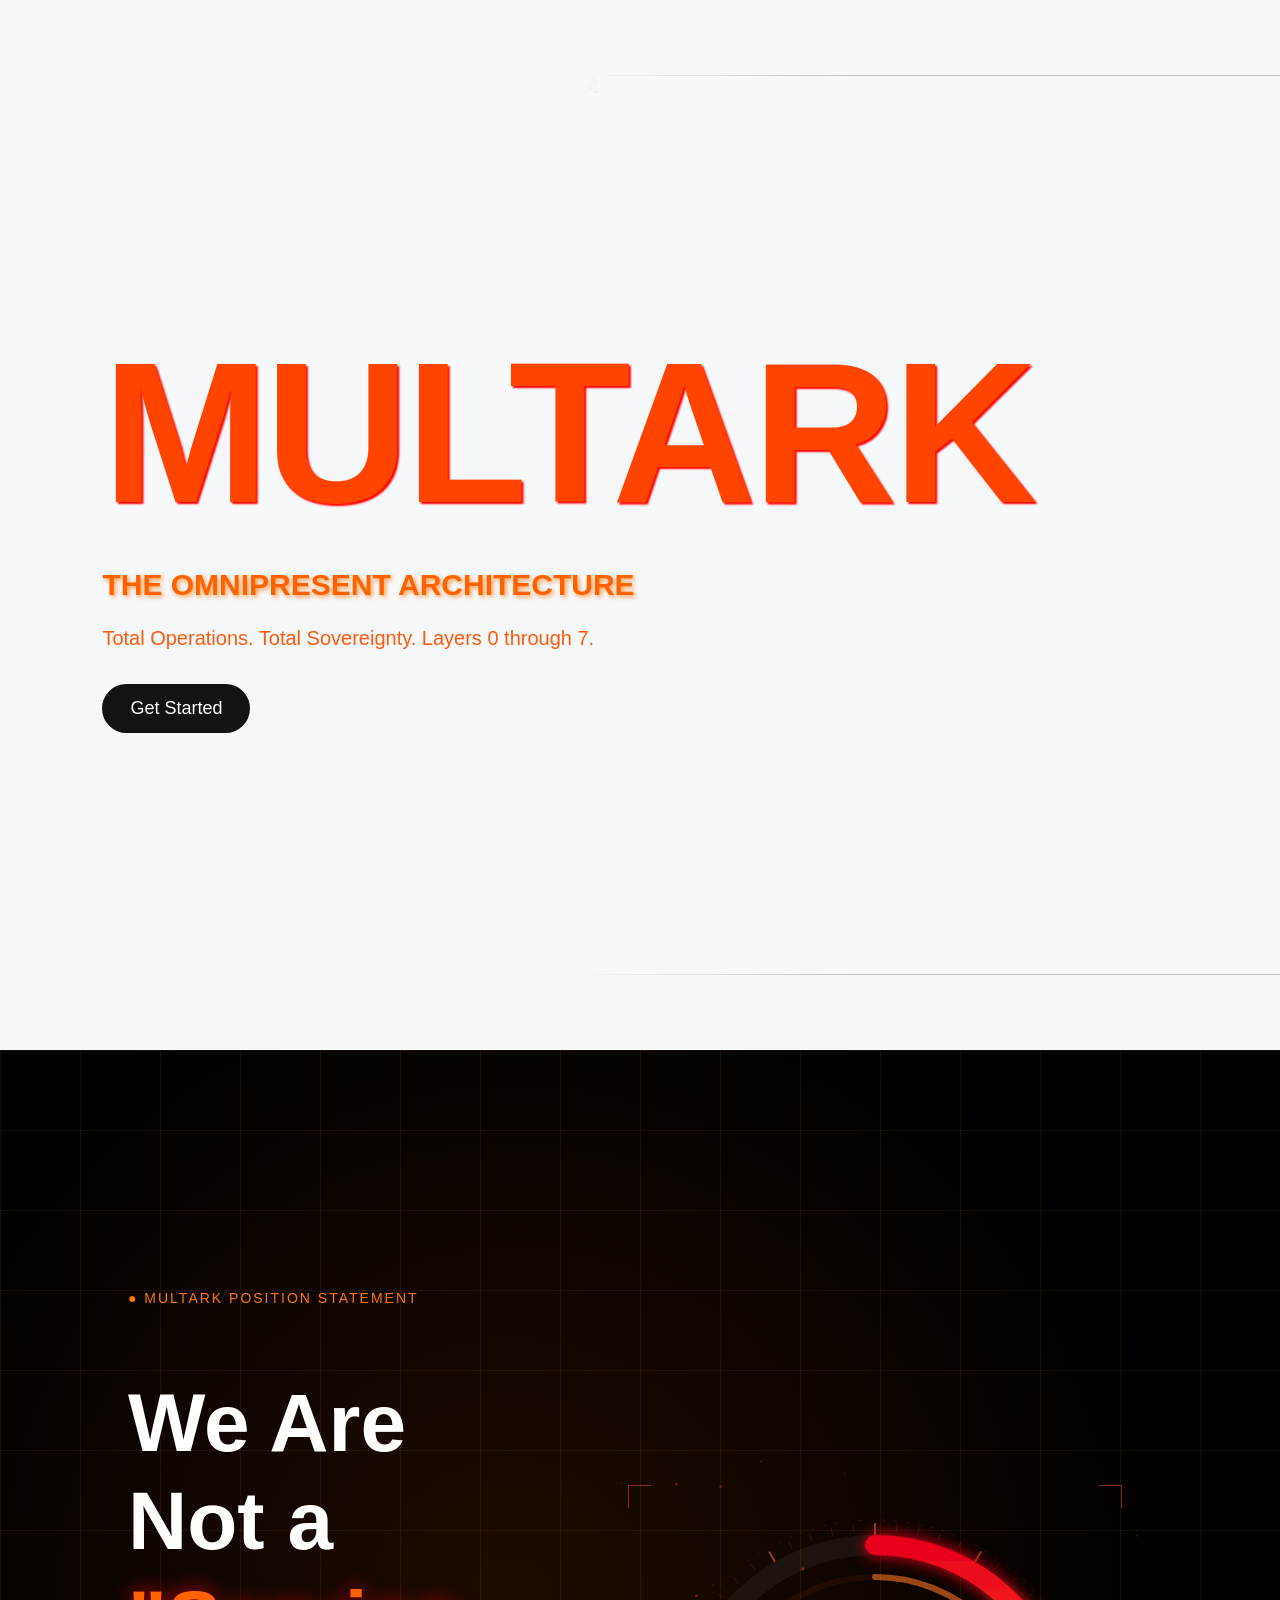
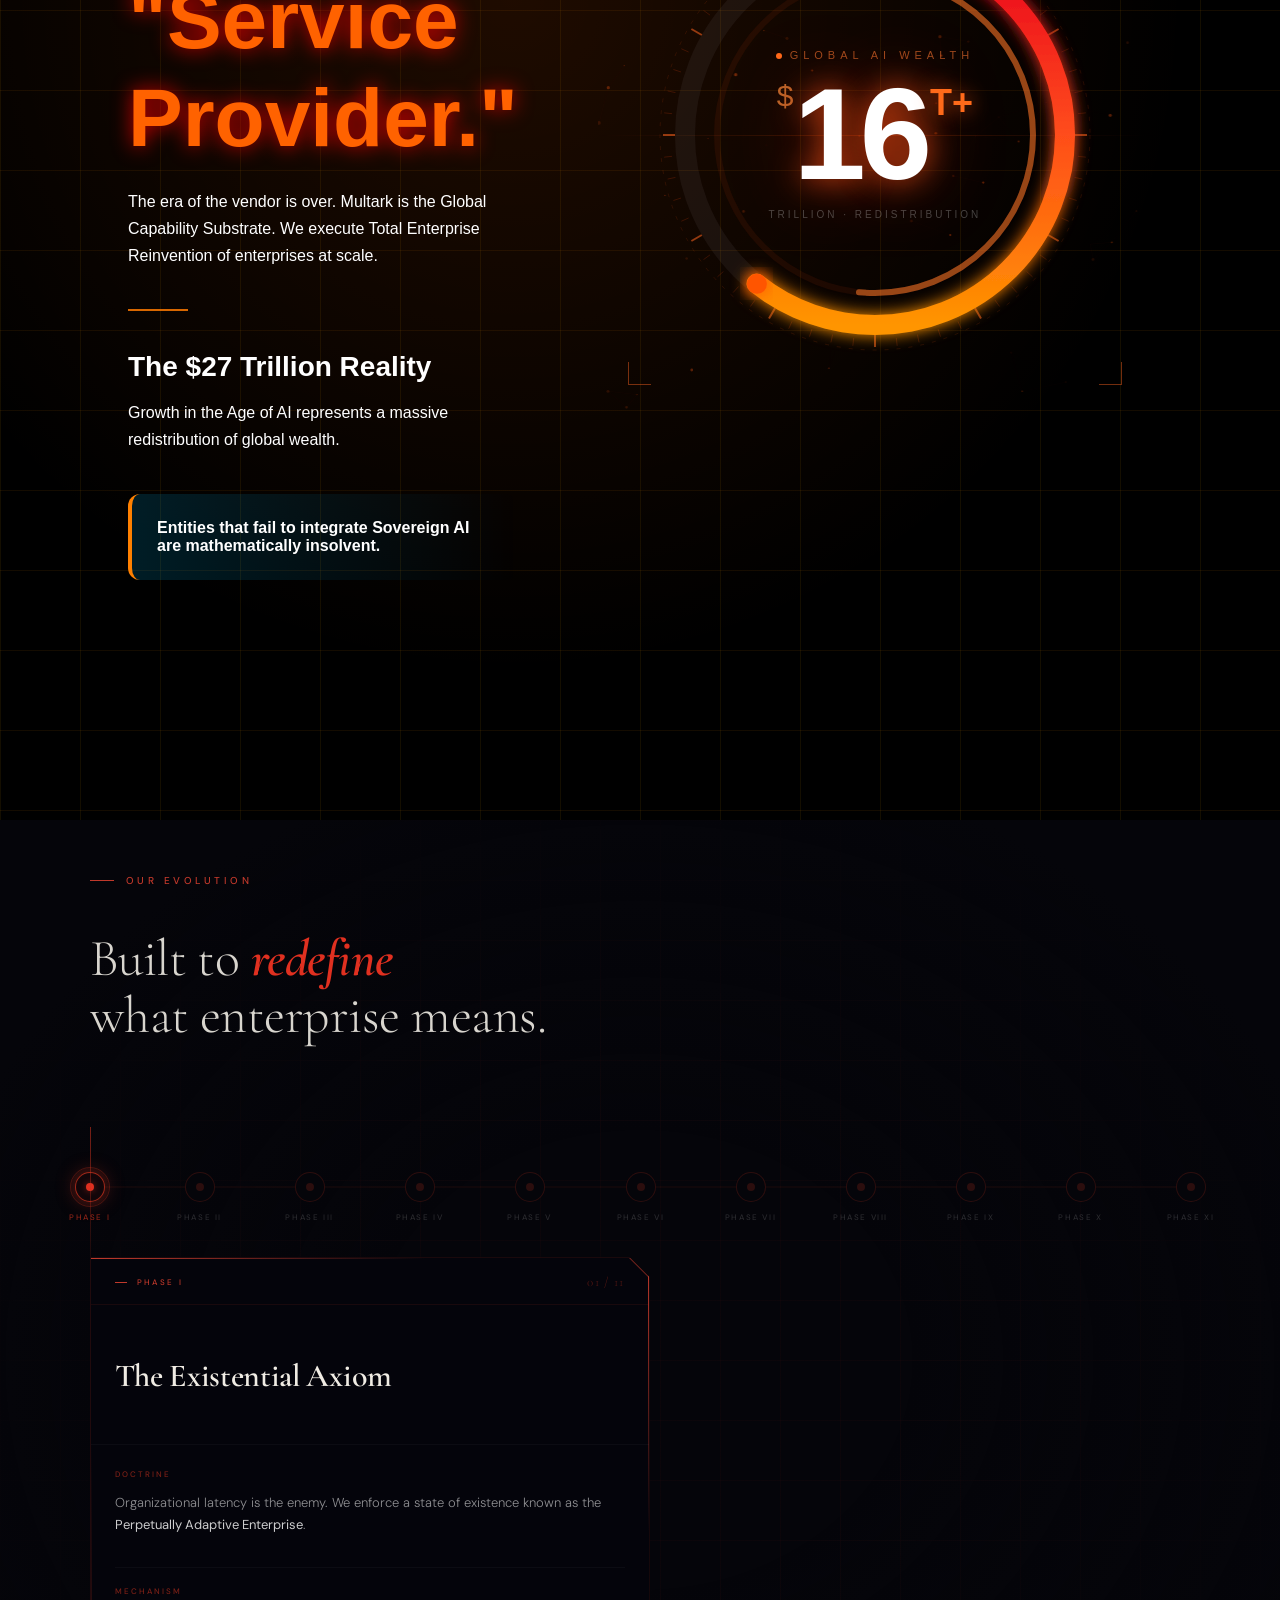
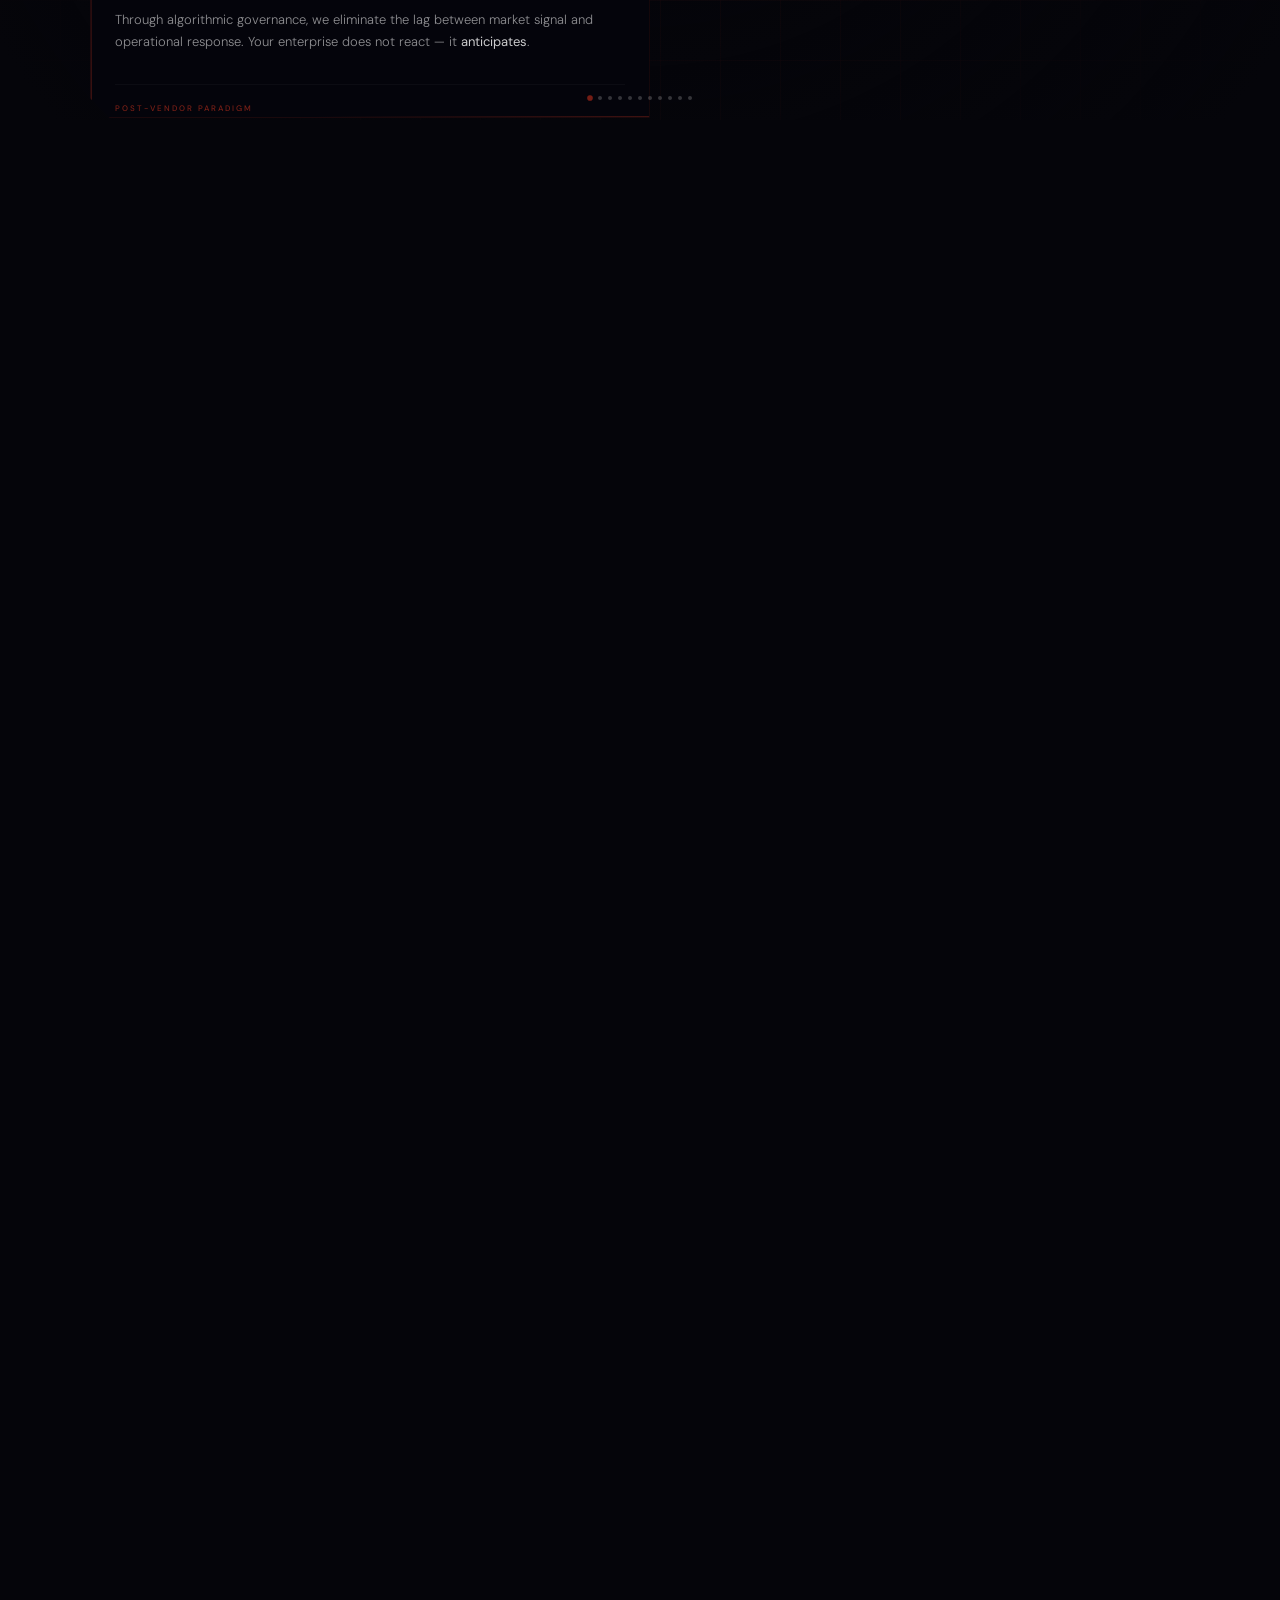
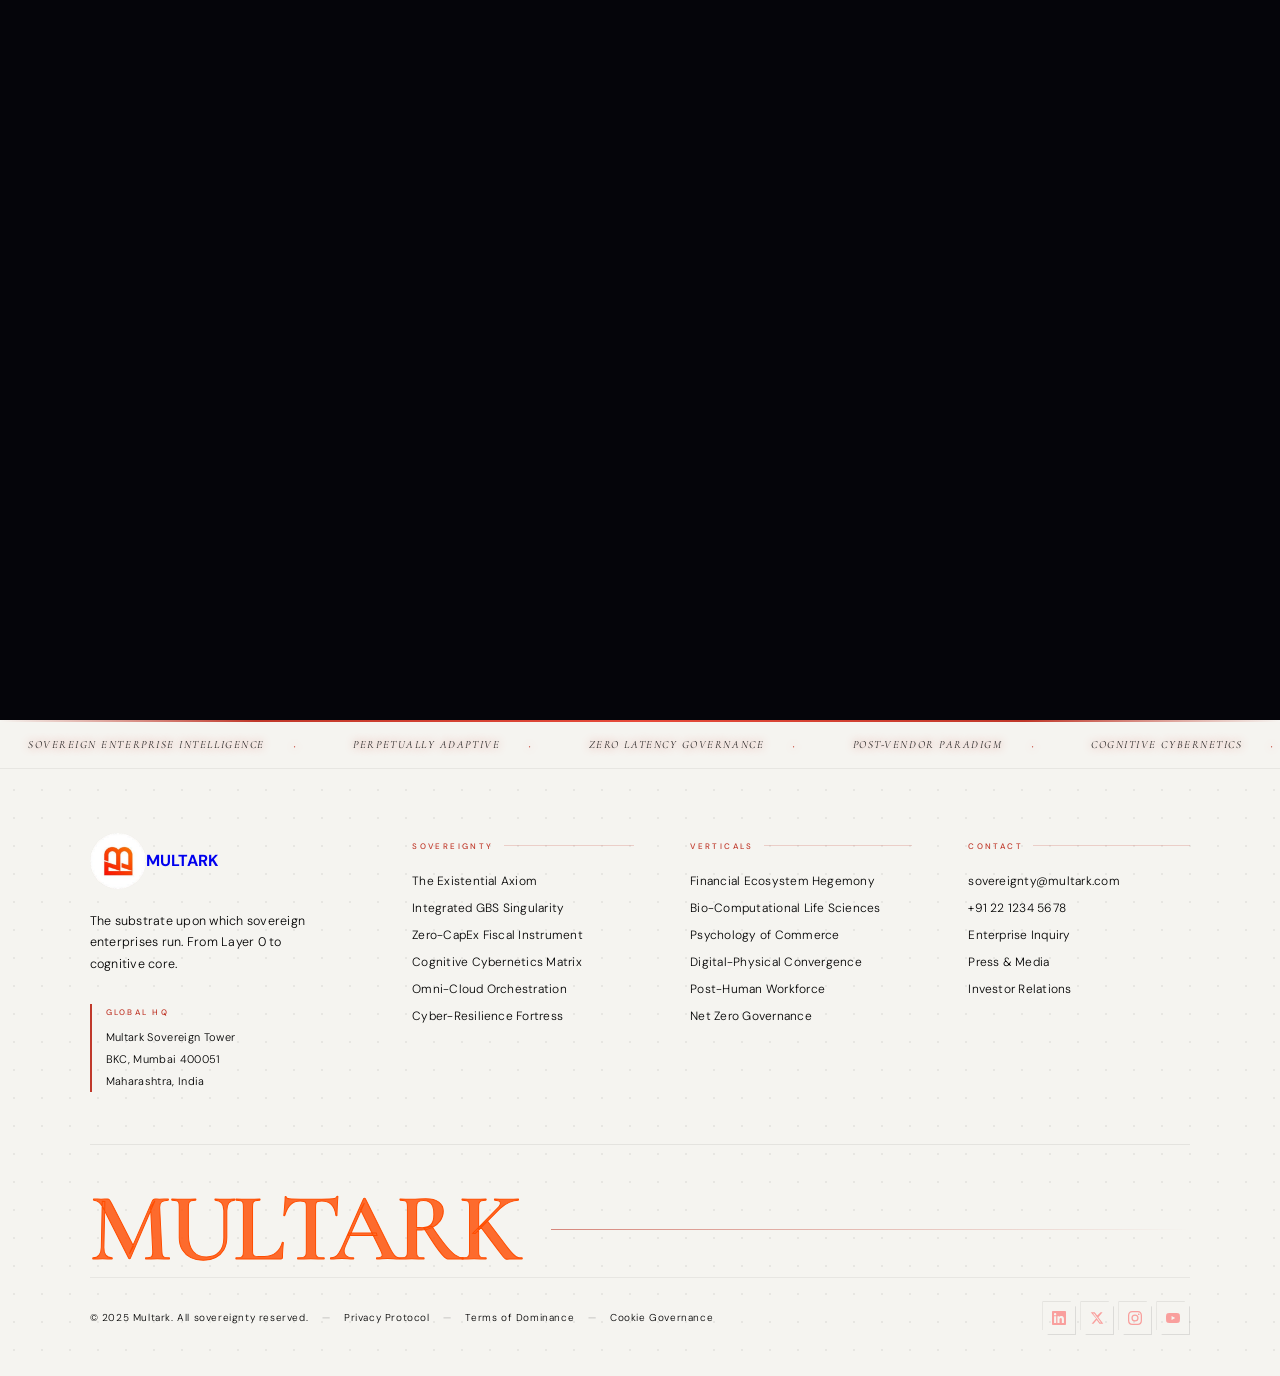
==== index.html @ f63115d1 "updated changes" ====
<html lang="en">
<head>
    <meta charset="UTF-8">
    <meta name="viewport" content="width=device-width, initial-scale=1.0">
    <title>Multark</title>
    <link rel="stylesheet" href="multark.css">
    <link href="https://fonts.googleapis.com/css2?family=Cormorant+Garamond:ital,wght@0,300;0,600;1,300&family=DM+Sans:wght@200;300;400;500&display=swap" rel="stylesheet">
</head>
<body>
   <section class="hero">
  <div class="hero-content">
    <h1 class="hero-title">MULTARK</h1>
    <h2 class="hero-headline">
      THE OMNIPRESENT ARCHITECTURE
    </h2>
    <p class="hero-subtext">
      Total Operations. Total Sovereignty. Layers 0 through 7.
    </p>
    <div class="hero-buttons">
      <a href="#sec-1"><button class="btn-primary">Get Started</button></a>
    </div>
  </div>
  <!-- Robot -->
  <img src="https://png.pngtree.com/png-clipart/20240909/original/pngtree-business-data-analytics-and-robotic-process-automation-concept-png-image_15979140.png" class="robot-img" />
</section>

<section id="sec-1"class="story-clean">

  <div class="story-layout">

    <!-- LEFT CONTENT -->
    <div class="story-content">

      <div class="tag">● MULTARK POSITION STATEMENT</div>

      <h1>
        We Are Not a <br>
        <span class="highlight">"Service Provider."</span>
      </h1>

      <p class="desc">
        The era of the vendor is over. Multark is the Global Capability Substrate.
        We execute Total Enterprise Reinvention of enterprises at scale.
      </p>

      <div class="divider"></div>

      <h2>The $27 Trillion Reality</h2>

      <p class="desc">
        Growth in the Age of AI represents a massive redistribution of global wealth.
      </p>

      <div class="warning-box">
        Entities that fail to integrate Sovereign AI are mathematically insolvent.
      </div>

    </div>

    <div class="stage">
    <canvas class="particles" id="pc"></canvas>

    <div class="bracket tl"></div>
    <div class="bracket tr"></div>
    <div class="bracket bl"></div>
    <div class="bracket br"></div>
    <div class="h-scan"></div>

    <div class="rings-wrap">
      <svg viewBox="0 0 460 460" id="ringsvg">
        <defs>
          <linearGradient id="fireGrad" x1="0%" y1="0%" x2="100%" y2="0%">
            <stop offset="0%"   stop-color="#ff9500"/>
            <stop offset="50%"  stop-color="#ff4d1a"/>
            <stop offset="100%" stop-color="#e8001a"/>
          </linearGradient>
          <filter id="glow" x="-30%" y="-30%" width="160%" height="160%">
            <feGaussianBlur stdDeviation="8" result="blur"/>
            <feMerge>
              <feMergeNode in="blur"/>
              <feMergeNode in="SourceGraphic"/>
            </feMerge>
          </filter>
        </defs>

        <circle class="arc-deco" cx="230" cy="230" r="215"/>
        <g id="ticks"></g>
        <circle class="arc-bg"       cx="230" cy="230" r="190" transform="rotate(-90 230 230)"/>
        <circle class="arc-progress" cx="230" cy="230" r="190" transform="rotate(-90 230 230)"
          id="mainArc" stroke-dasharray="1194" stroke-dashoffset="1194"/>
        <circle id="tipDot" r="10" fill="#ff5500" filter="url(#glow)" cx="230" cy="40"/>
        <circle class="arc-inner-bg" cx="230" cy="230" r="158" transform="rotate(-90 230 230)"/>
        <circle class="arc-inner"    cx="230" cy="230" r="158" transform="rotate(-90 230 230)"
          id="innerArc" stroke-dasharray="993" stroke-dashoffset="993"/>
      </svg>

      <div class="center">
        <div class="label-top"><span class="dot"></span>Global AI wealth</div>
        <div class="num-row">
          <span class="dollar">$</span>
          <span class="big-num" id="counter">0</span>
          <span class="suffix">T+</span>
        </div>
        <div class="label-bot">Trillion · redistribution</div>
      </div>
    </div>
  </div>

  </div>

</section>

<section class="sec-2" id="tlWrap">
  <div class="sec-2__sticky">

    <div class="sec-2__bg-grid" id="tlGrid"></div>

    <div class="sec-2__header">
      <p class="sec-2__eyebrow">Our Evolution</p>
      <h2 class="sec-2__heading">Built to <span>redefine</span><br>what enterprise means.</h2>
    </div>

    <div class="sec-2__circuit" id="tlCircuit">
      <svg class="sec-2__circuit-svg" id="tlSVG" xmlns="http://www.w3.org/2000/svg"></svg>
      <div class="sec-2__nodes" id="tlNodes"></div>
      <div class="sec-2__card-zone" id="tlCardZone"></div>
    </div>

  </div>
</section>

<section class="footer">
  <div class="footer__rule"></div>

  <!-- scrolling marquee -->
  <div class="footer__marquee-wrap">
    <div class="footer__marquee">
      <span class="footer__marquee-item">Sovereign Enterprise Intelligence</span>
      <span class="footer__marquee-item">Perpetually Adaptive</span>
      <span class="footer__marquee-item">Zero Latency Governance</span>
      <span class="footer__marquee-item">Post-Vendor Paradigm</span>
      <span class="footer__marquee-item">Cognitive Cybernetics</span>
      <span class="footer__marquee-item">Fortress-Level Resilience</span>
      <span class="footer__marquee-item">Sovereign Enterprise Intelligence</span>
      <span class="footer__marquee-item">Perpetually Adaptive</span>
      <span class="footer__marquee-item">Zero Latency Governance</span>
      <span class="footer__marquee-item">Post-Vendor Paradigm</span>
      <span class="footer__marquee-item">Cognitive Cybernetics</span>
      <span class="footer__marquee-item">Fortress-Level Resilience</span>
    </div>
  </div>

  <div class="footer__inner">
    <div class="footer__top">

      <!-- BRAND COL -->
      <div class="footer__brand">
        <a href="#" class="footer__logo">
  <img src="logo_mukltar-removebg-preview.svg" alt="Multark" class="footer__logo-img" /><strong>MULTARK</strong>
</a>

        <p class="footer__tagline">
          The substrate upon which sovereign enterprises run. From Layer 0 to cognitive core.
        </p>

        <address class="footer__address">
          <strong>Global HQ</strong>
          Multark Sovereign Tower<br>
          BKC, Mumbai 400051<br>
          Maharashtra, India
        </address>
      </div>

      <!-- NAV COL 1 -->
      <div class="footer__nav-col">
        <p class="footer__nav-heading">Sovereignty</p>
        <ul class="footer__nav-list">
          <li><a href="#">The Existential Axiom</a></li>
          <li><a href="#">Integrated GBS Singularity</a></li>
          <li><a href="#">Zero-CapEx Fiscal Instrument</a></li>
          <li><a href="#">Cognitive Cybernetics Matrix</a></li>
          <li><a href="#">Omni-Cloud Orchestration</a></li>
          <li><a href="#">Cyber-Resilience Fortress</a></li>
        </ul>
      </div>

      <!-- NAV COL 2 -->
      <div class="footer__nav-col">
        <p class="footer__nav-heading">Verticals</p>
        <ul class="footer__nav-list">
          <li><a href="#">Financial Ecosystem Hegemony</a></li>
          <li><a href="#">Bio-Computational Life Sciences</a></li>
          <li><a href="#">Psychology of Commerce</a></li>
          <li><a href="#">Digital-Physical Convergence</a></li>
          <li><a href="#">Post-Human Workforce</a></li>
          <li><a href="#">Net Zero Governance</a></li>
        </ul>
      </div>

      <!-- NAV COL 3 -->
      <div class="footer__nav-col">
        <p class="footer__nav-heading">Contact</p>
        <ul class="footer__nav-list">
          <li><a href="mailto:sovereignty@multark.com">sovereignty@multark.com</a></li>
          <li><a href="tel:+912212345678">+91 22 1234 5678</a></li>
          <li><a href="#">Enterprise Inquiry</a></li>
          <li><a href="#">Press & Media</a></li>
          <li><a href="#">Investor Relations</a></li>
        </ul>
      </div>

    </div>

    <div class="footer__divider">
  <span class="footer__divider-word">MULTARK</span>
  <div class="footer__divider-line"></div>
</div>

    <!-- BOTTOM ROW -->
    <div class="footer__bottom">
      <p class="footer__legal">
        © 2025 Multark. All sovereignty reserved.
        <span class="footer__legal-sep">—</span>
        <a href="#">Privacy Protocol</a>
        <span class="footer__legal-sep">—</span>
        <a href="#">Terms of Dominance</a>
        <span class="footer__legal-sep">—</span>
        <a href="#">Cookie Governance</a>
      </p>

      <div class="footer__social">
        <a href="#" class="footer__social-link" aria-label="LinkedIn">
          <svg viewBox="0 0 24 24" fill="currentColor" style="width:14px;height:14px;fill:rgba(255, 0, 0, 0.35)">
            <path d="M20.447 20.452h-3.554v-5.569c0-1.328-.027-3.037-1.852-3.037-1.853 0-2.136 1.445-2.136 2.939v5.667H9.351V9h3.414v1.561h.046c.477-.9 1.637-1.85 3.37-1.85 3.601 0 4.267 2.37 4.267 5.455v6.286zM5.337 7.433a2.062 2.062 0 01-2.063-2.065 2.064 2.064 0 112.063 2.065zm1.782 13.019H3.555V9h3.564v11.452zM22.225 0H1.771C.792 0 0 .774 0 1.729v20.542C0 23.227.792 24 1.771 24h20.451C23.2 24 24 23.227 24 22.271V1.729C24 .774 23.2 0 22.222 0h.003z"/>
          </svg>
        </a>
        <a href="#" class="footer__social-link" aria-label="X">
          <svg viewBox="0 0 24 24" style="width:14px;height:14px;fill:rgba(255, 1, 1, 0.35)">
            <path d="M18.244 2.25h3.308l-7.227 8.26 8.502 11.24H16.17l-4.714-6.231-5.401 6.231H2.744l7.737-8.835L1.254 2.25H8.08l4.253 5.622 5.911-5.622zm-1.161 17.52h1.833L7.084 4.126H5.117z"/>
          </svg>
        </a>
        <a href="#" class="footer__social-link" aria-label="Instagram">
          <svg viewBox="0 0 24 24" style="width:14px;height:14px;fill:rgba(255, 0, 0, 0.35)">
            <path d="M12 2.163c3.204 0 3.584.012 4.85.07 3.252.148 4.771 1.691 4.919 4.919.058 1.265.069 1.645.069 4.849 0 3.205-.012 3.584-.069 4.849-.149 3.225-1.664 4.771-4.919 4.919-1.266.058-1.644.07-4.85.07-3.204 0-3.584-.012-4.849-.07-3.26-.149-4.771-1.699-4.919-4.92-.058-1.265-.07-1.644-.07-4.849 0-3.204.013-3.583.07-4.849.149-3.227 1.664-4.771 4.919-4.919 1.266-.057 1.645-.069 4.849-.069zM12 0C8.741 0 8.333.014 7.053.072 2.695.272.273 2.69.073 7.052.014 8.333 0 8.741 0 12c0 3.259.014 3.668.072 4.948.2 4.358 2.618 6.78 6.98 6.98C8.333 23.986 8.741 24 12 24c3.259 0 3.668-.014 4.948-.072 4.354-.2 6.782-2.618 6.979-6.98.059-1.28.073-1.689.073-4.948 0-3.259-.014-3.667-.072-4.947-.196-4.354-2.617-6.78-6.979-6.98C15.668.014 15.259 0 12 0zm0 5.838a6.162 6.162 0 100 12.324 6.162 6.162 0 000-12.324zM12 16a4 4 0 110-8 4 4 0 010 8zm6.406-11.845a1.44 1.44 0 100 2.881 1.44 1.44 0 000-2.881z"/>
          </svg>
        </a>
        <a href="#" class="footer__social-link" aria-label="YouTube">
          <svg viewBox="0 0 24 24" style="width:14px;height:14px;fill:rgba(255, 0, 0, 0.35)">
            <path d="M23.498 6.186a3.016 3.016 0 00-2.122-2.136C19.505 3.545 12 3.545 12 3.545s-7.505 0-9.377.505A3.017 3.017 0 00.502 6.186C0 8.07 0 12 0 12s0 3.93.502 5.814a3.016 3.016 0 002.122 2.136c1.871.505 9.376.505 9.376.505s7.505 0 9.377-.505a3.015 3.015 0 002.122-2.136C24 15.93 24 12 24 12s0-3.93-.502-5.814zM9.545 15.568V8.432L15.818 12l-6.273 3.568z"/>
          </svg>
        </a>
      </div>
    </div>
  </div>
</section>


<script src="multark.js"></script>
</body>


</html>
---- multark.css ----
body {
  margin: 0;
  font-family: "Inter", sans-serif;
  background: #f7f8fa;
}

/* HERO LAYOUT */
.hero {
  display: flex;
  align-items: center;
  justify-content: space-between;
  padding: 120px 8%;
  position: relative;
  overflow: hidden;
  min-height: 90vh;
}
.hero a{ 
    text-decoration: none;
    color: white;
}
/* LEFT CONTENT */
.hero-content {
  max-width: 600px;
  z-index: 2;
}

.hero-title {
  font-size: 200px;
  font-weight: 900;
  letter-spacing: -4px;
  margin: 0;
  color: rgb(255, 68, 0);
  text-shadow: 2px 2px 2px #ff0000;
}


.hero-headline {
  font-size: 30px;
  margin: 20px 0;
  font-weight: 700;
  color: #ff6200;
  text-shadow: 2px 2px 4px #ff7700b6;
}

.hero-subtext {
  font-size: 20px;
  color: #666;
  line-height: 1.6;
  color: #ff5100f3;
  
}

/* BUTTONS */
.hero-buttons {
  margin-top: 30px;
}

.btn-primary {
  padding: 14px 28px;
  background: rgba(0, 0, 0, 0.926);
  color: white;
  border: none;
  border-radius: 30px;
  margin-right: 15px;
  cursor: pointer;
  font-size: 18px;
  
}
.btn-primary:hover {
  background: #eb0707;
}


/* ROBOT */
.robot-img {
  position: absolute;
  right: -200px;
  top: 50%;
  transform: translateY(-50%) translateX(200px); /* 👉 start off-screen */
  
  height: 100vh;
  width: auto;
  object-fit: contain;
  z-index: 1;

  opacity: 0; /* 👉 hidden initially */

  transition: all 1.2s ease-out; /* 👉 smooth animation */

  mask-image: linear-gradient(to left, black 70%, transparent 100%);
  -webkit-mask-image: linear-gradient(to left, black 70%, transparent 100%);
}
.robot-img.show {
  transform: translateY(-50%) translateX(0); /* 👉 comes into place */
  opacity: 1;
}

/* ---------------------------------------------- */
/* ===== SECTION BASE ===== */
.story-clean {
  padding: 240px 10%;
  background: #000000;
  color: white;
  position: relative;
  overflow: hidden;
}

/* GRID BG */
.story-clean::before {
  content: "";
  position: absolute;
  inset: 0;
  background:
    linear-gradient(rgba(255, 145, 0, 0.08) 1px, transparent 1px),
    linear-gradient(90deg, rgba(255, 179, 0, 0.08) 1px, transparent 1px);
  background-size: 80px 80px;
}

/* GLOW BG */
.story-clean::after {
  content: "";
  position: absolute;
  width: 120%;
  height: 120%;
  top: -20%;
  left: -20%;
  background: radial-gradient(circle, rgba(255, 94, 0, 0.12), transparent 60%);
}

/* ===== LAYOUT ===== */
.story-layout {
  display: flex;
  align-items: center;
  justify-content: space-between;
  gap: 80px;
  position: relative;
  z-index: 2;
}

/* LEFT CONTENT */
.story-content {
  flex: 1;
  max-width: 600px;
}

/* RIGHT COUNTER */
.counter-side {
  flex: 1;
  display: flex;
  justify-content: center;
  align-items: center;
}

.stage { position: relative; width: 560px; height: 560px; display: flex; align-items: center; justify-content: center; }
canvas.particles { position: absolute; inset: 0; width: 100%; height: 100%; }
.rings-wrap { position: relative; width: 460px; height: 460px; }
.rings-wrap svg { position: absolute; inset: 0; width: 100%; height: 100%; }
 
.arc-deco { fill: none; stroke: rgba(255, 90, 20, 0.12); stroke-width: 1; stroke-dasharray: 4 8; }
.arc-bg { fill: none; stroke: rgba(255, 255, 255, 0.05); stroke-width: 20; }
.arc-progress { fill: none; stroke: url(#fireGrad); stroke-width: 20; stroke-linecap: round; filter: url(#glow); }
.arc-inner-bg { fill: none; stroke: rgba(255, 80, 20, 0.08); stroke-width: 6; }
.arc-inner { fill: none; stroke: rgba(255, 120, 40, 0.55); stroke-width: 6; stroke-linecap: round; }
 
.center { position: absolute; inset: 0; display: flex; flex-direction: column; align-items: center; justify-content: center; }
.label-top { font-size: 11px; letter-spacing: 5px; color: rgba(255, 120, 50, 0.6); text-transform: uppercase; margin-bottom: 8px; }
.num-row { display: flex; align-items: flex-start; line-height: 1; }
.dollar { font-size: 30px; font-weight: 300; color: rgba(255, 140, 60, 0.7); margin-top: 12px; }
.big-num {
  font-size: 130px; font-weight: 900; color: #fff; letter-spacing: -6px; line-height: 1;
  text-shadow:
    0 0 30px rgba(255, 80, 20, 0.8),
    0 0 80px rgba(255, 50, 10, 0.4);
}
.suffix {
  font-size: 36px; font-weight: 700; color: #ff6a1a; margin-top: 16px; margin-left: 4px;
  text-shadow: 0 0 20px rgba(255, 90, 20, 0.8);
}
.label-bot { font-size: 10px; letter-spacing: 3px; color: rgba(255, 255, 255, 0.25); text-transform: uppercase; margin-top: 10px; }
 
.dot { width: 6px; height: 6px; border-radius: 50%; background: #ff6a1a; display: inline-block; margin-right: 8px; animation: blink 1.6s ease-in-out infinite; }
@keyframes blink { 0%, 100% { opacity: 1; } 50% { opacity: 0.15; } }
 
.bracket { position: absolute; width: 22px; height: 22px; }
.bracket.tl { top: 30px; left: 30px; border-top: 1.5px solid rgba(255, 100, 30, 0.45); border-left: 1.5px solid rgba(255, 100, 30, 0.45); }
.bracket.tr { top: 30px; right: 30px; border-top: 1.5px solid rgba(255, 100, 30, 0.45); border-right: 1.5px solid rgba(255, 100, 30, 0.45); }
.bracket.bl { bottom: 30px; left: 30px; border-bottom: 1.5px solid rgba(255, 100, 30, 0.45); border-left: 1.5px solid rgba(255, 100, 30, 0.45); }
.bracket.br { bottom: 30px; right: 30px; border-bottom: 1.5px solid rgba(255, 100, 30, 0.45); border-right: 1.5px solid rgba(255, 100, 30, 0.45); }
 
.h-scan { position: absolute; left: 0; right: 0; height: 1px; top: 50%; background: linear-gradient(90deg, transparent, rgba(255, 90, 20, 0.2), transparent); animation: hscan 4s ease-in-out infinite; }
@keyframes hscan { 0%, 100% { opacity: 0.3; } 50% { opacity: 0.9; } }
 
 

/* ===== TEXT SIDE ===== */
.tag {
  color: #ff7700;
  font-size: 14px;
  letter-spacing: 2px;
  margin-bottom: 20px;
}

.story-content h1 {
  font-size: 82px;
  line-height: 1.2;
  margin-bottom: 20px;
}

.highlight {
  color: #ff6200;
  text-shadow: 0 0 20px rgba(255, 0, 0, 0.837);
}

.desc {
  color: #ffffff;
  font-size: 16px;
  line-height: 1.7;
  margin-bottom: 30px;
}

.divider {
  width: 60px;
  height: 2px;
  background: #ff7b00d7;
  margin: 40px 0;
}

.story-content h2 {
  font-size: 28px;
  margin-bottom: 15px;
}

.warning-box {
  margin-top: 40px;
  padding: 25px;
  border-radius: 12px;
  background: linear-gradient(90deg, rgba(0,195,255,0.15), transparent);
  border-left: 4px solid #ff8000;
  font-weight: 600;
}

/* ===== RESPONSIVE ===== */
@media (max-width: 900px) {
  .story-layout {
    flex-direction: column;
    text-align: center;
  }

  .ring {
    width: 280px;
    height: 280px;
  }

  .ring-text span {
    font-size: 70px;
  }
}
/* ------------------------------------------------- */

/* RESPONSIVE */
@media (max-width: 768px) {
  .hero {
    flex-direction: column;
    text-align: center;
  }

  .hero-title {
    font-size: 60px;
  }

  .robot-img {
    position: relative;
    right: 0;
    height: 60vh;
    margin-top: 40px;
    opacity: 0.4;
  }
}


@import url('https://fonts.googleapis.com/css2?family=Cormorant+Garamond:ital,wght@0,300;0,600;1,300&family=DM+Sans:wght@200;300;400;500&display=swap');

/* ── SEC-2 TRON TIMELINE ── */
.sec-2 {
  height: 700vh;
  position: relative;
  background: #05050a;
}

.sec-2__sticky {
  position: sticky;
  top: 0;
  height: 100vh;
  overflow: hidden;
  display: flex;
  flex-direction: column;
  justify-content: flex-start;
}

/* GRID BACKGROUND */
.sec-2__bg-grid {
  position: absolute;
  inset: 0;
  background-image:
    linear-gradient(rgba(200,50,30,0.04) 1px, transparent 1px),
    linear-gradient(90deg, rgba(200,50,30,0.04) 1px, transparent 1px);
  background-size: 60px 60px;
  pointer-events: none;
  z-index: 0;
}

.sec-2__bg-grid::after {
  content: '';
  position: absolute;
  inset: 0;
  background: radial-gradient(ellipse at 50% 60%, transparent 30%, #05050a 80%);
}

/* HEADER */
.sec-2__header {
  position: relative;
  z-index: 2;
  padding: 44px 7% 0;
  margin-bottom: 40px;
}

.sec-2__eyebrow {
  font-family: 'DM Sans', sans-serif;
  font-size: 10px;
  font-weight: 500;
  letter-spacing: 0.35em;
  text-transform: uppercase;
  color: #c0392b;
  margin-bottom: 12px;
  display: flex;
  align-items: center;
  gap: 12px;
}

.sec-2__eyebrow::before {
  content: '';
  width: 24px;
  height: 1px;
  background: #c0392b;
}

.sec-2__heading {
  font-family: 'Cormorant Garamond', serif;
  font-size: 52px;
  font-weight: 300;
  line-height: 1.1;
  color: rgba(240,236,228,0.9);
  letter-spacing: -0.01em;
}

.sec-2__heading span {
  font-style: italic;
  color: #e03020;
  font-weight: 600;
}

/* CIRCUIT LAYER */
.sec-2__circuit {
  position: relative;
  z-index: 2;
  flex: 1;
  margin: 0 7%;
}

.sec-2__circuit-svg {
  position: absolute;
  top: 0; left: 0;
  width: 100%;
  height: 120px;
  overflow: visible;
}

/* NODES */
.sec-2__nodes {
  position: absolute;
  top: 0; left: 0;
  width: 100%;
  height: 120px;
}

.sec-2__node {
  position: absolute;
  transform: translate(-50%, -50%);
  cursor: default;
}

.sec-2__node-ring {
  width: 28px;
  height: 28px;
  border-radius: 50%;
  border: 1px solid rgba(200,50,30,0.2);
  display: flex;
  align-items: center;
  justify-content: center;
  position: relative;
  transition: border-color 0.4s, box-shadow 0.4s;
  background: #05050a;
}

.sec-2__node.lit .sec-2__node-ring {
  border-color: rgba(200,50,30,0.8);
  box-shadow:
    0 0 0 4px rgba(200,50,30,0.08),
    0 0 20px rgba(200,50,30,0.4),
    inset 0 0 8px rgba(200,50,30,0.15);
}

.sec-2__node-core {
  width: 8px;
  height: 8px;
  border-radius: 50%;
  background: rgba(200,50,30,0.2);
  transition: background 0.4s, box-shadow 0.4s;
}

.sec-2__node.lit .sec-2__node-core {
  background: #e03020;
  box-shadow: 0 0 10px rgba(230,50,30,0.8);
}

/* pulse ring — appears when node is active */
.sec-2__node-pulse {
  position: absolute;
  inset: -6px;
  border-radius: 50%;
  border: 1px solid rgba(200,50,30,0.3);
  opacity: 0;
  transition: opacity 0.3s;
  animation: nodePulse 2s ease-out infinite;
  animation-play-state: paused;
}

.sec-2__node.lit .sec-2__node-pulse {
  opacity: 1;
  animation-play-state: running;
}

@keyframes nodePulse {
  0%   { transform: scale(1);   opacity: 0.6; }
  100% { transform: scale(1.8); opacity: 0; }
}

.sec-2__node-label {
  position: absolute;
  top: calc(100% + 10px);
  left: 50%;
  transform: translateX(-50%);
  white-space: nowrap;
  font-family: 'DM Sans', sans-serif;
  font-size: 8px;
  font-weight: 500;
  letter-spacing: 0.2em;
  text-transform: uppercase;
  color: rgba(255,255,255,0.15);
  transition: color 0.4s;
}

.sec-2__node.lit .sec-2__node-label {
  color: rgba(200,50,30,0.7);
}

/* CARD ZONE */
.sec-2__card-zone {
  position: absolute;
  top: 130px;
  left: 0; right: 0;
  bottom: 0;
}

/* TRON CARD */
.sec-2__tron-card {
  position: absolute;
  top: 0;
  width: 560px;
  opacity: 0;
  pointer-events: none;
  transition: opacity 0.5s cubic-bezier(0.16,1,0.3,1), transform 0.5s cubic-bezier(0.16,1,0.3,1);
  transform: translateY(16px);
}

.sec-2__tron-card.active {
  opacity: 1;
  pointer-events: auto;
  transform: translateY(0);
}

.sec-2__tron-card-inner {
  background: rgba(5,5,12,0.95);
  border: 1px solid rgba(200,50,30,0.15);
  border-radius: 0;
  position: relative;
  overflow: hidden;
  clip-path: polygon(0 0, calc(100% - 20px) 0, 100% 20px, 100% 100%, 20px 100%, 0 calc(100% - 20px));
}

/* animated border trace */
.sec-2__tron-card-inner::before {
  content: '';
  position: absolute;
  inset: 0;
  background:
    linear-gradient(90deg, #c0392b 0%, transparent 60%) top / 100% 1px no-repeat,
    linear-gradient(180deg, #c0392b 0%, transparent 60%) right / 1px 100% no-repeat,
    linear-gradient(270deg, rgba(200,50,30,0.3) 0%, transparent 60%) bottom / 100% 1px no-repeat,
    linear-gradient(0deg, rgba(200,50,30,0.3) 0%, transparent 60%) left / 1px 100% no-repeat;
  z-index: 1;
  pointer-events: none;
}

/* scan line */
.sec-2__tron-card-inner::after {
  content: '';
  position: absolute;
  left: 0; right: 0;
  height: 1px;
  background: linear-gradient(90deg, transparent, rgba(200,50,30,0.4), transparent);
  animation: scanLine 3s linear infinite;
  z-index: 2;
  pointer-events: none;
}

@keyframes scanLine {
  0%   { top: 0%;   opacity: 0.8; }
  50%  { opacity: 1; }
  100% { top: 100%; opacity: 0; }
}

/* card sections */
.sec-2__card-phase-bar {
  display: flex;
  align-items: center;
  justify-content: space-between;
  padding: 16px 24px 14px;
  border-bottom: 1px solid rgba(200,50,30,0.1);
  position: relative;
  z-index: 3;
}

.sec-2__card-phase-tag {
  font-family: 'DM Sans', sans-serif;
  font-size: 8px;
  font-weight: 500;
  letter-spacing: 0.3em;
  text-transform: uppercase;
  color: #c0392b;
  display: flex;
  align-items: center;
  gap: 10px;
}

.sec-2__card-phase-tag::before {
  content: '';
  width: 12px;
  height: 1px;
  background: #c0392b;
}

.sec-2__card-num {
  font-family: 'Cormorant Garamond', serif;
  font-size: 13px;
  font-weight: 300;
  color: rgba(200,50,30,0.4);
  letter-spacing: 0.1em;
}

.sec-2__card-title-block {
  padding: 20px 24px 16px;
  border-bottom: 1px solid rgba(255,255,255,0.03);
  position: relative;
  z-index: 3;
}

.sec-2__card-title {
  font-family: 'Cormorant Garamond', serif;
  font-size: 32px;
  font-weight: 600;
  color: #f0ece4;
  line-height: 1.2;
  letter-spacing: -0.01em;
}

/* scrollable content */
.sec-2__card-content {
  height: 240px;
  overflow-y: scroll;
  scrollbar-width: thin;
  scrollbar-color: rgba(200,50,30,0.25) transparent;
  padding: 16px 24px;
  position: relative;
  z-index: 3;
}

.sec-2__card-content::-webkit-scrollbar { width: 2px; }
.sec-2__card-content::-webkit-scrollbar-thumb { background: rgba(200,50,30,0.3); }

.sec-2__card-block {
  margin-bottom: 18px;
  padding-bottom: 18px;
  border-bottom: 1px solid rgba(255,255,255,0.03);
}

.sec-2__card-block:last-child {
  border-bottom: none;
  margin-bottom: 0;
}

.sec-2__card-block-label {
  font-family: 'DM Sans', sans-serif;
  font-size: 8px;
  font-weight: 500;
  letter-spacing: 0.25em;
  text-transform: uppercase;
  color: rgba(200,50,30,0.6);
  margin-bottom: 6px;
}

.sec-2__card-block-text {
  font-family: 'DM Sans', sans-serif;
  font-size: 13px;
  font-weight: 300;
  color: rgba(255,255,255,0.55);
  line-height: 1.7;
}

.sec-2__card-block-text strong {
  color: rgba(255,255,255,0.8);
  font-weight: 400;
}

/* corner cut decoration */
.sec-2__card-corner {
  position: absolute;
  top: 0; right: 0;
  width: 20px;
  height: 20px;
  z-index: 4;
}

.sec-2__card-corner::before {
  content: '';
  position: absolute;
  top: 0; right: 0;
  border-style: solid;
  border-width: 0 20px 20px 0;
  border-color: transparent #c0392b transparent transparent;
  opacity: 0.6;
}

/* connector line from node to card */
.sec-2__connector {
  position: absolute;
  top: -130px;
  width: 1px;
  height: 130px;
  background: linear-gradient(to bottom, rgba(200,50,30,0.6), rgba(200,50,30,0.1));
  pointer-events: none;
  z-index: 1;
  opacity: 0;
  transition: opacity 0.5s;
}

.sec-2__tron-card.active .sec-2__connector {
  opacity: 1;
}

/* progress indicator dots */
.sec-2__progress {
  position: absolute;
  bottom: 20px;
  left: 50%;
  transform: translateX(-50%);
  display: flex;
  gap: 6px;
  z-index: 10;
}

.sec-2__progress-dot {
  width: 4px;
  height: 4px;
  border-radius: 50%;
  background: rgba(255,255,255,0.1);
  transition: background 0.3s, transform 0.3s;
}

.sec-2__progress-dot.active {
  background: #c0392b;
  transform: scale(1.4);
}

.sec-2__progress-dot.lit {
  background: rgba(200,50,30,0.35);
}
.footer {
  background: #f5f4f0;
  position: relative;
  overflow: hidden;
  font-family: 'DM Sans', sans-serif;
}

/* subtle dot grid */
.footer::before {
  content: '';
  position: absolute;
  inset: 0;
  background-image: radial-gradient(circle, rgba(0,0,0,0.06) 1px, transparent 1px);
  background-size: 28px 28px;
  pointer-events: none;
  z-index: 0;
}

/* top rule */
.footer__rule {
  height: 2px;
  background: linear-gradient(90deg, transparent 0%, #c0392b 20%, #e74c3c 50%, #c0392b 80%, transparent 100%);
  position: relative;
  z-index: 1;
}

/* marquee */
.footer__marquee-wrap {
  overflow: hidden;
  border-bottom: 1px solid rgba(0,0,0,0.06);
  padding: 13px 0;
  position: relative;
  z-index: 1;
  background: #f5f4f0;
}

.footer__marquee {
  display: flex;
  animation: marquee 32s linear infinite;
  white-space: nowrap;
  width: max-content;
}

.footer__marquee-item {
  font-family: 'Cormorant Garamond', serif;
  font-size: 11px;
  font-weight: 300;
  font-style: italic;
  color: rgb(0, 0, 0);
  text-shadow: #c0392b 0px 0px 8px;
  letter-spacing: 0.14em;
  text-transform: uppercase;
  padding: 0 28px;
  display: flex;
  align-items: center;
  gap: 28px;
}

.footer__marquee-item::after {
  content: '·';
  color: #c0392b;
  font-style: normal;
  font-size: 16px;
}

@keyframes marquee {
  0%   { transform: translateX(0); }
  100% { transform: translateX(-50%); }
}

/* inner */
.footer__inner {
  position: relative;
  z-index: 1;
  max-width: 1440px;
  margin: 0 auto;
  padding: 64px 7% 0;
}

/* top grid */
.footer__top {
  display: grid;
  grid-template-columns: 1.2fr 1fr 1fr 1fr;
  gap: 56px;
  padding-bottom: 52px;
  border-bottom: 1px solid rgba(0,0,0,0.07);
}

/* BRAND */
.footer__logo {
  display: flex;
  align-items: center;
  margin-bottom: 22px;
  text-decoration: none;
}

.footer__logo-img {
  height: 56px;
  width: auto;
  object-fit: contain;
}

.footer__tagline {
  font-size: 12.5px;
  font-weight: 300;
  color: rgb(0, 0, 0);
  line-height: 1.75;
  letter-spacing: 0.02em;
  max-width: 230px;
  margin-bottom: 28px;
}

.footer__address {
  font-size: 11px;
  font-weight: 300;
  color: rgb(0, 0, 0);
  line-height: 2;
  letter-spacing: 0.03em;
  font-style: normal;
  padding-left: 14px;
  border-left: 2px solid #c0392b;
}

.footer__address strong {
  display: block;
  font-size: 8px;
  font-weight: 500;
  letter-spacing: 0.28em;
  text-transform: uppercase;
  color: #c0392b;
  margin-bottom: 6px;
}

/* NAV */
.footer__nav-heading {
  font-size: 8px;
  font-weight: 500;
  letter-spacing: 0.3em;
  text-transform: uppercase;
  color: #c0392b;
  margin-bottom: 22px;
  display: flex;
  align-items: center;
  gap: 10px;
}

.footer__nav-heading::after {
  content: '';
  flex: 1;
  height: 1px;
  background: rgba(192,57,43,0.2);
}

.footer__nav-list {
  list-style: none;
  padding: 0; margin: 0;
  display: flex;
  flex-direction: column;
  gap: 11px;
}

.footer__nav-list a {
  font-size: 12px;
  font-weight: 300;
  color: rgb(0, 0, 0);
  text-decoration: none;
  letter-spacing: 0.02em;
  display: flex;
  align-items: center;
  gap: 0;
  transition: color 0.25s, gap 0.25s;
}

.footer__nav-list a::before {
  content: '—';
  font-size: 10px;
  color: #c0392b;
  opacity: 0;
  width: 0;
  overflow: hidden;
  transition: opacity 0.25s, width 0.25s;
  flex-shrink: 0;
}

.footer__nav-list a:hover {
  color: rgba(0,0,0,0.85);
  gap: 8px;
}

.footer__nav-list a:hover::before {
  opacity: 1;
  width: 16px;
}

/* badge */
.footer__badge {
  display: inline-flex;
  align-items: center;
  gap: 8px;
  margin-top: 28px;
  padding: 9px 14px;
  border: 1px solid rgba(192,57,43,0.2);
  background: rgba(192,57,43,0.04);
  clip-path: polygon(0 0, calc(100% - 8px) 0, 100% 8px, 100% 100%, 8px 100%, 0 calc(100% - 8px));
}

.footer__badge-dot {
  width: 5px; height: 5px;
  border-radius: 50%;
  background: #c0392b;
  animation: bpulse 2s ease-in-out infinite;
}

@keyframes bpulse {
  0%,100% { opacity:1; transform:scale(1); }
  50%      { opacity:0.4; transform:scale(0.7); }
}

.footer__badge-text {
  font-size: 8px;
  font-weight: 500;
  letter-spacing: 0.22em;
  text-transform: uppercase;
  color: #c0392b;
}

/* ghost wordmark divider */
.footer__divider {
  display: flex;
  align-items: center;
  padding: 36px 0 0;
}

.footer__divider-word {
  font-family: 'Cormorant Garamond', serif;
  font-size: 96px;
  font-weight: 600;
  color: rgba(255, 77, 1, 0.82);
  -webkit-text-stroke: 1px rgb(255, 77, 1);
  letter-spacing: -0.03em;
  line-height: 1;
  user-select: none;
  white-space: nowrap;
  flex-shrink: 0;
}

.footer__divider-line {
  flex: 1;
  height: 1px;
  background: linear-gradient(90deg, rgba(192, 58, 43, 0.59), transparent);
  margin-left: 32px;
}

/* BOTTOM */
.footer__bottom {
  display: flex;
  align-items: center;
  justify-content: space-between;
  padding: 22px 0 40px;
  gap: 24px;
  flex-wrap: wrap;
  border-top: 1px solid rgba(0,0,0,0.06);
}

.footer__legal {
  font-size: 10px;
  font-weight: 300;
  color: rgb(0, 0, 0);
  letter-spacing: 0.06em;
  line-height: 1.6;
}

.footer__legal a {
  color: rgb(0, 0, 0);
  text-decoration: none;
  transition: color 0.2s;
}

.footer__legal a:hover { color: #c0392b; }
.footer__legal-sep { margin: 0 10px; opacity: 0.3; }

/* social */
.footer__social {
  display: flex;
  align-items: center;
  gap: 4px;
}

.footer__social-link {
  width: 32px; height: 32px;
  border: 1px solid rgba(0,0,0,0.1);
  display: flex;
  align-items: center;
  justify-content: center;
  text-decoration: none;
  position: relative;
  overflow: hidden;
  transition: border-color 0.25s;
  clip-path: polygon(0 0, calc(100% - 6px) 0, 100% 6px, 100% 100%, 6px 100%, 0 calc(100% - 6px));
}

.footer__social-link::before {
  content: '';
  position: absolute;
  inset: 0;
  background: #c0392b;
  transform: translateY(101%);
  transition: transform 0.3s cubic-bezier(0.77,0,0.18,1);
}

.footer__social-link:hover { border-color: #c0392b; }
.footer__social-link:hover::before { transform: translateY(0); }

.footer__social-link svg {
  position: relative;
  z-index: 1;
  transition: fill 0.25s;
}

.footer__social-link:hover svg { fill: #fff !important; }
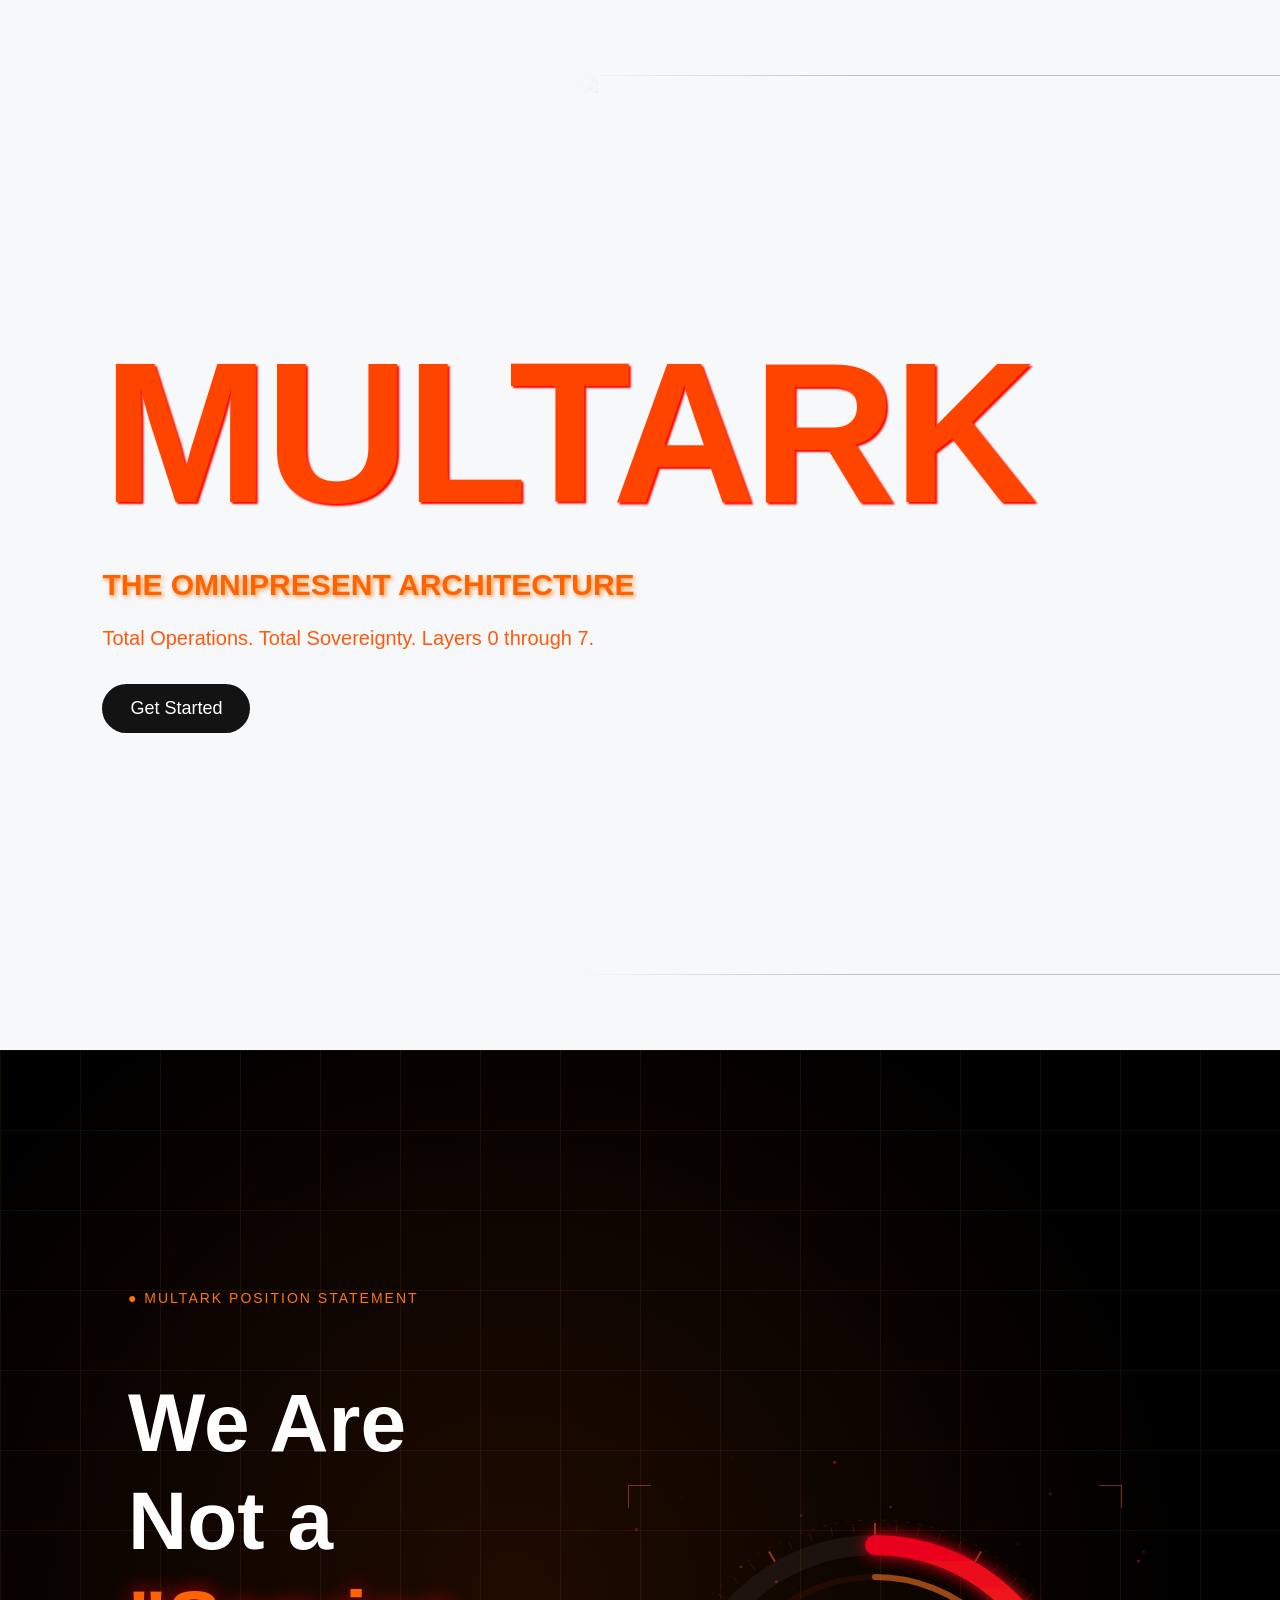
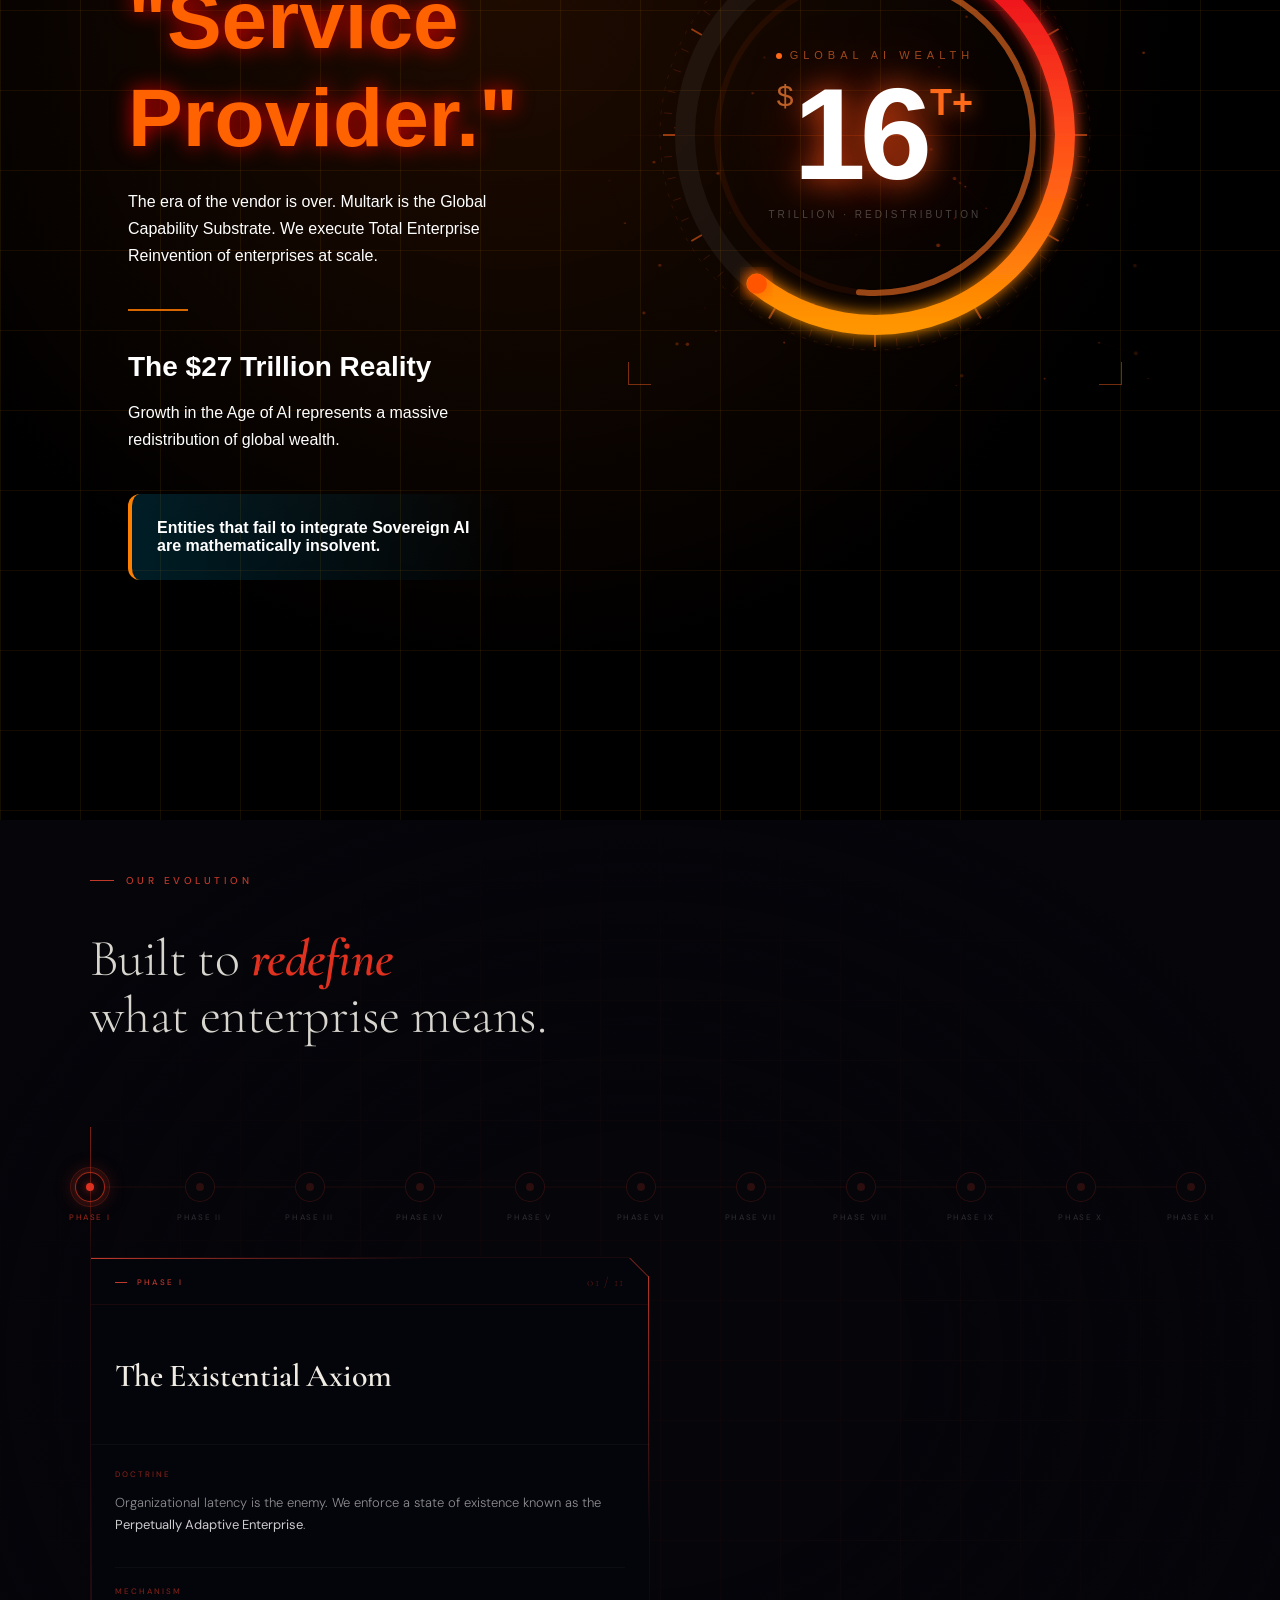
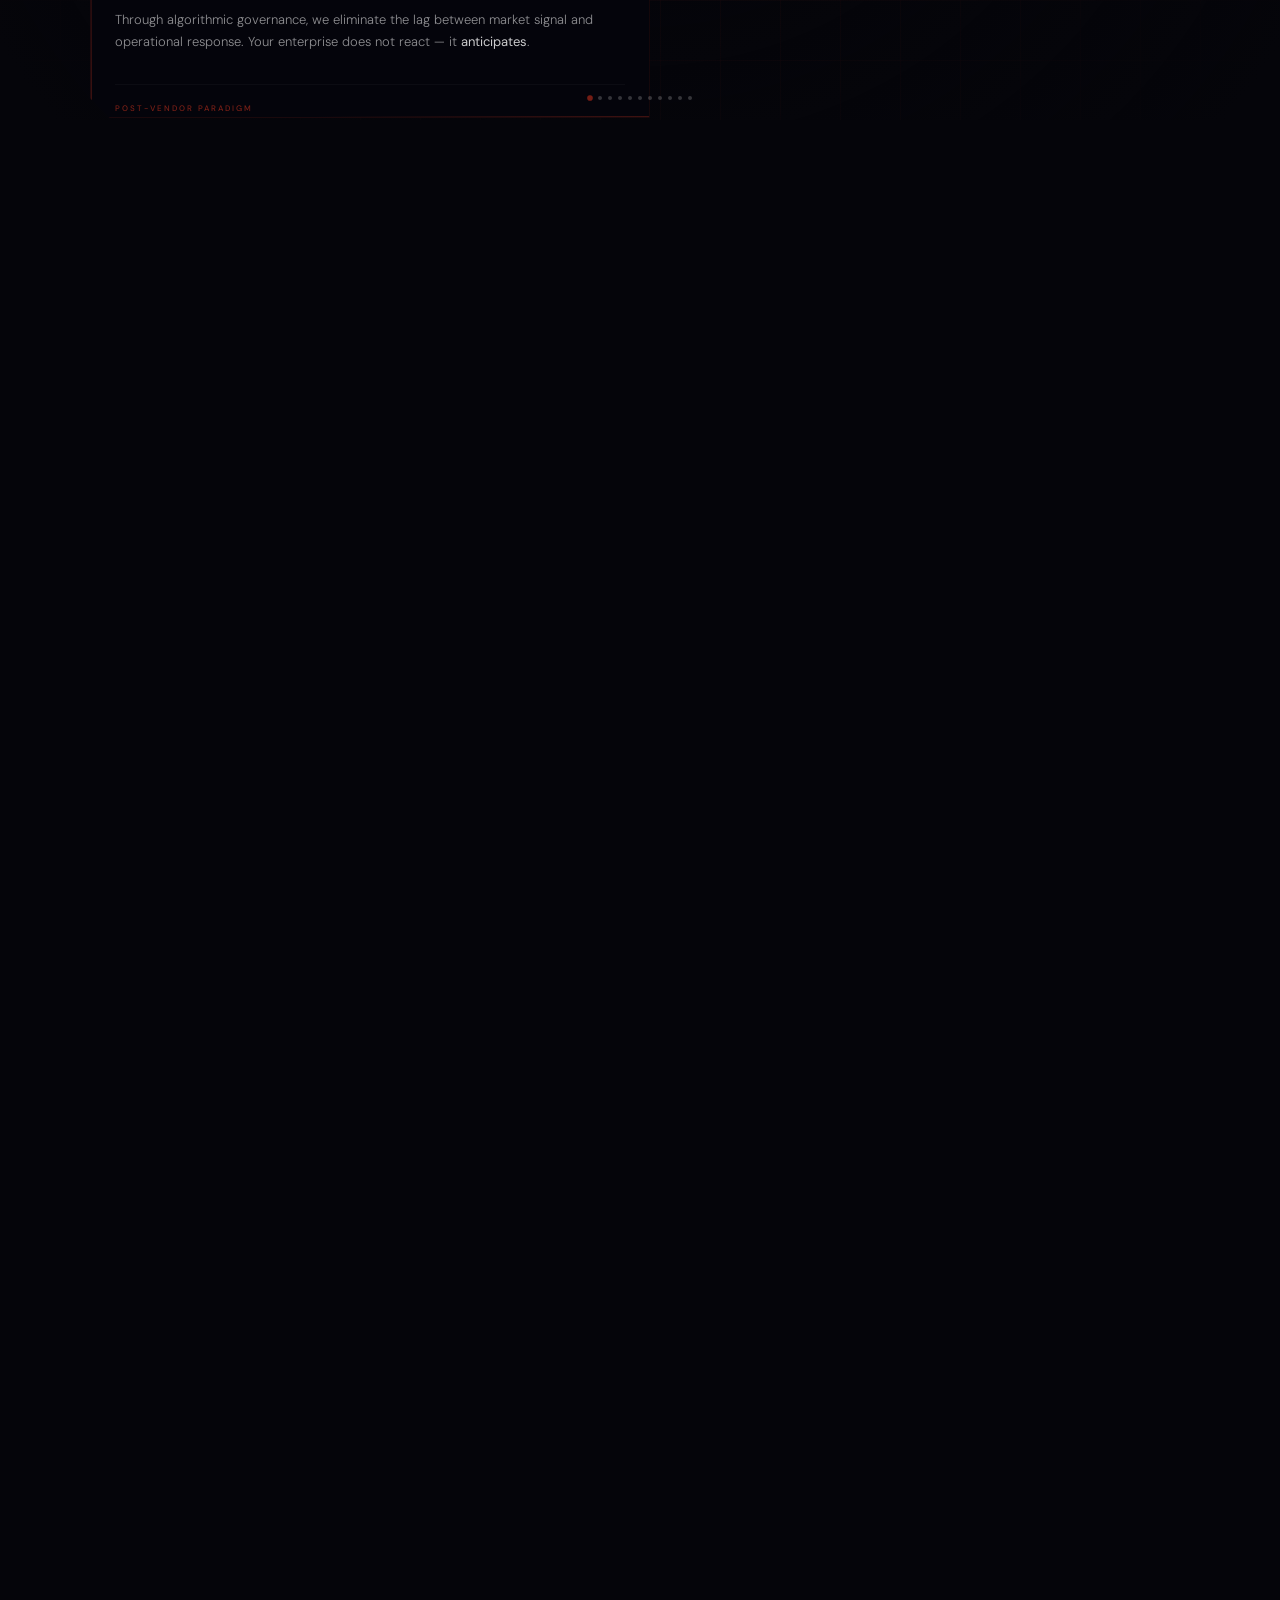
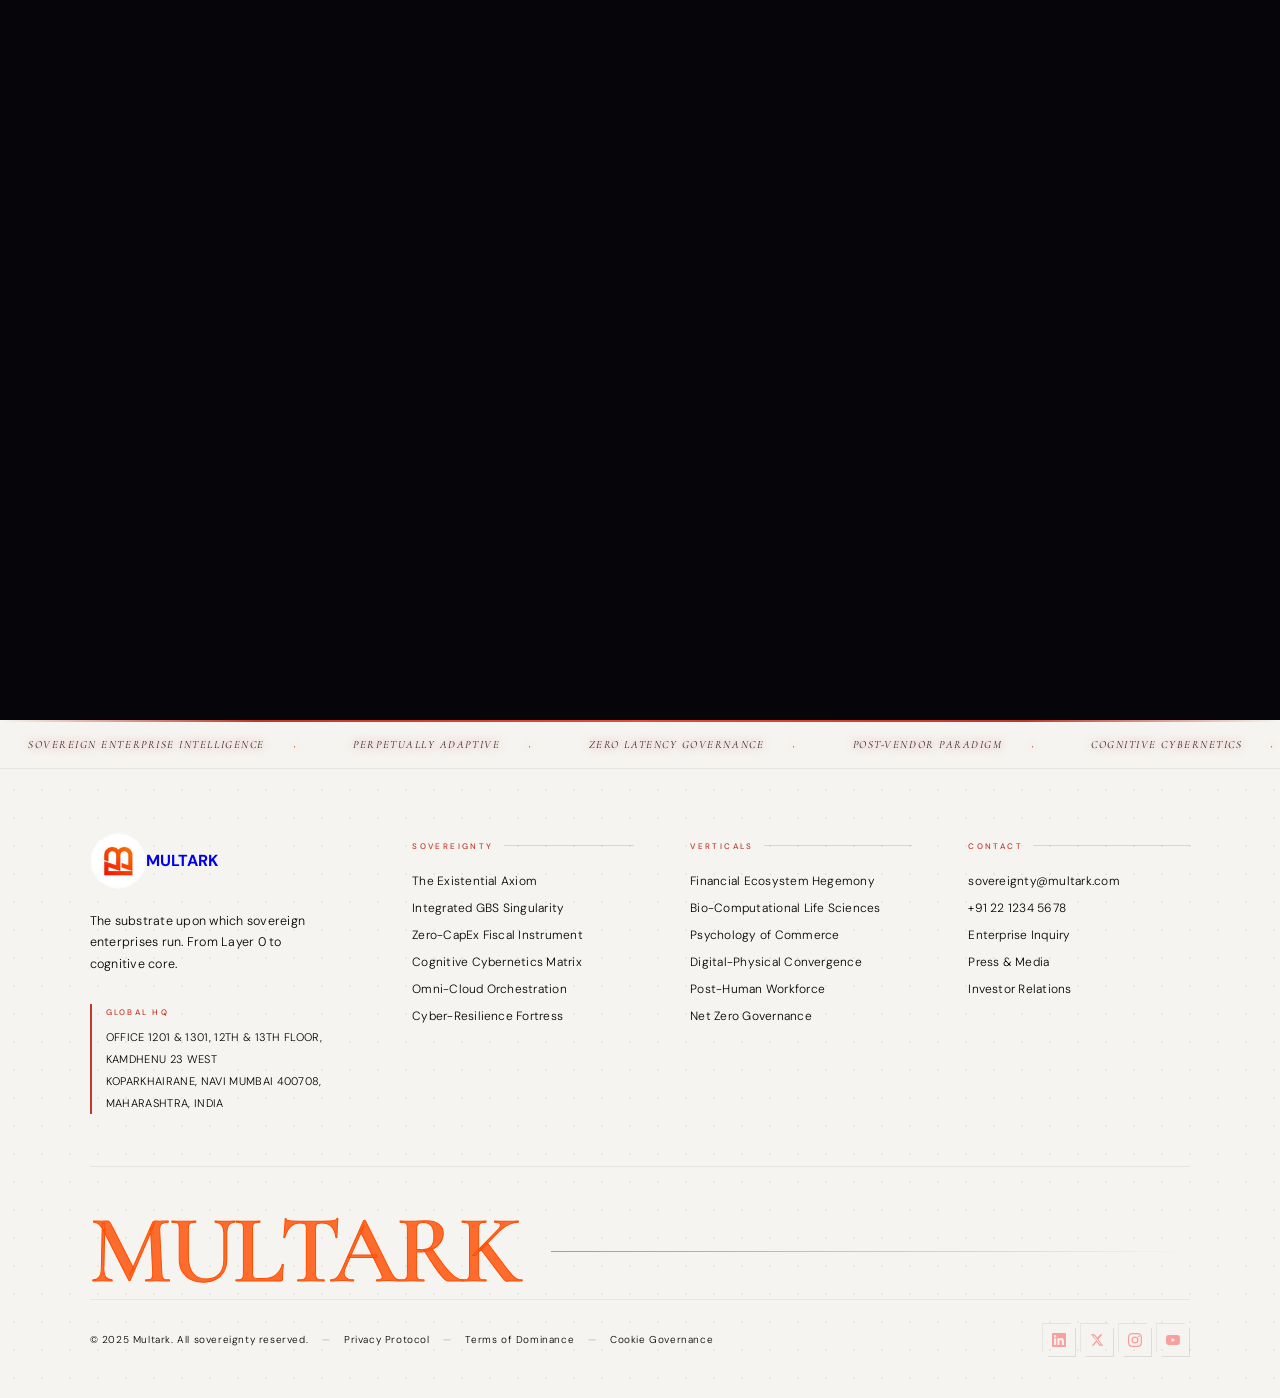
==== commit 96beb791: "updated changes address" ====
--- a/index.html
+++ b/index.html
@@ -165,9 +165,9 @@
 
         <address class="footer__address">
           <strong>Global HQ</strong>
-          Multark Sovereign Tower<br>
-          BKC, Mumbai 400051<br>
-          Maharashtra, India
+          OFFICE 1201 & 1301, 12TH & 13TH FLOOR, <br>
+          KAMDHENU 23 WEST<br>
+          KOPARKHAIRANE, NAVI MUMBAI 400708, MAHARASHTRA, INDIA
         </address>
       </div>
 
@@ -261,6 +261,3 @@
 
 </html>
 
-
-
-
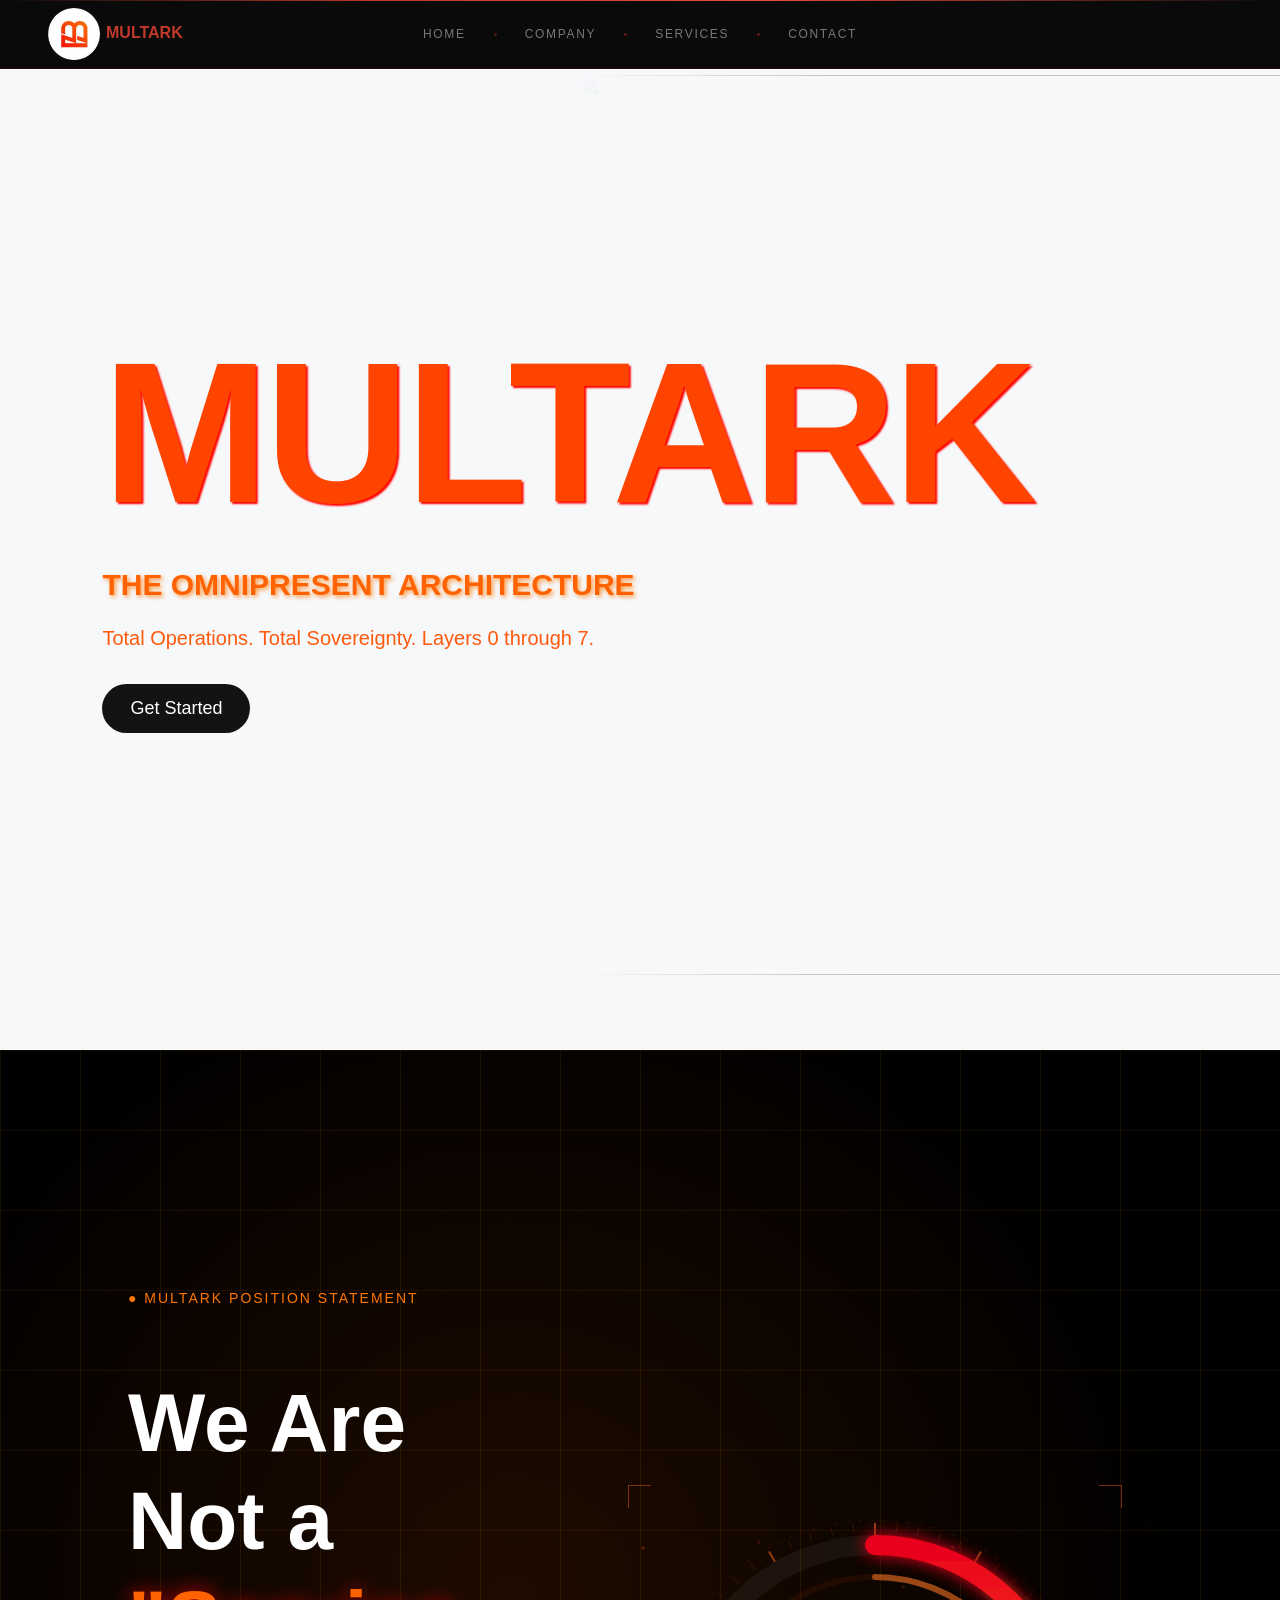
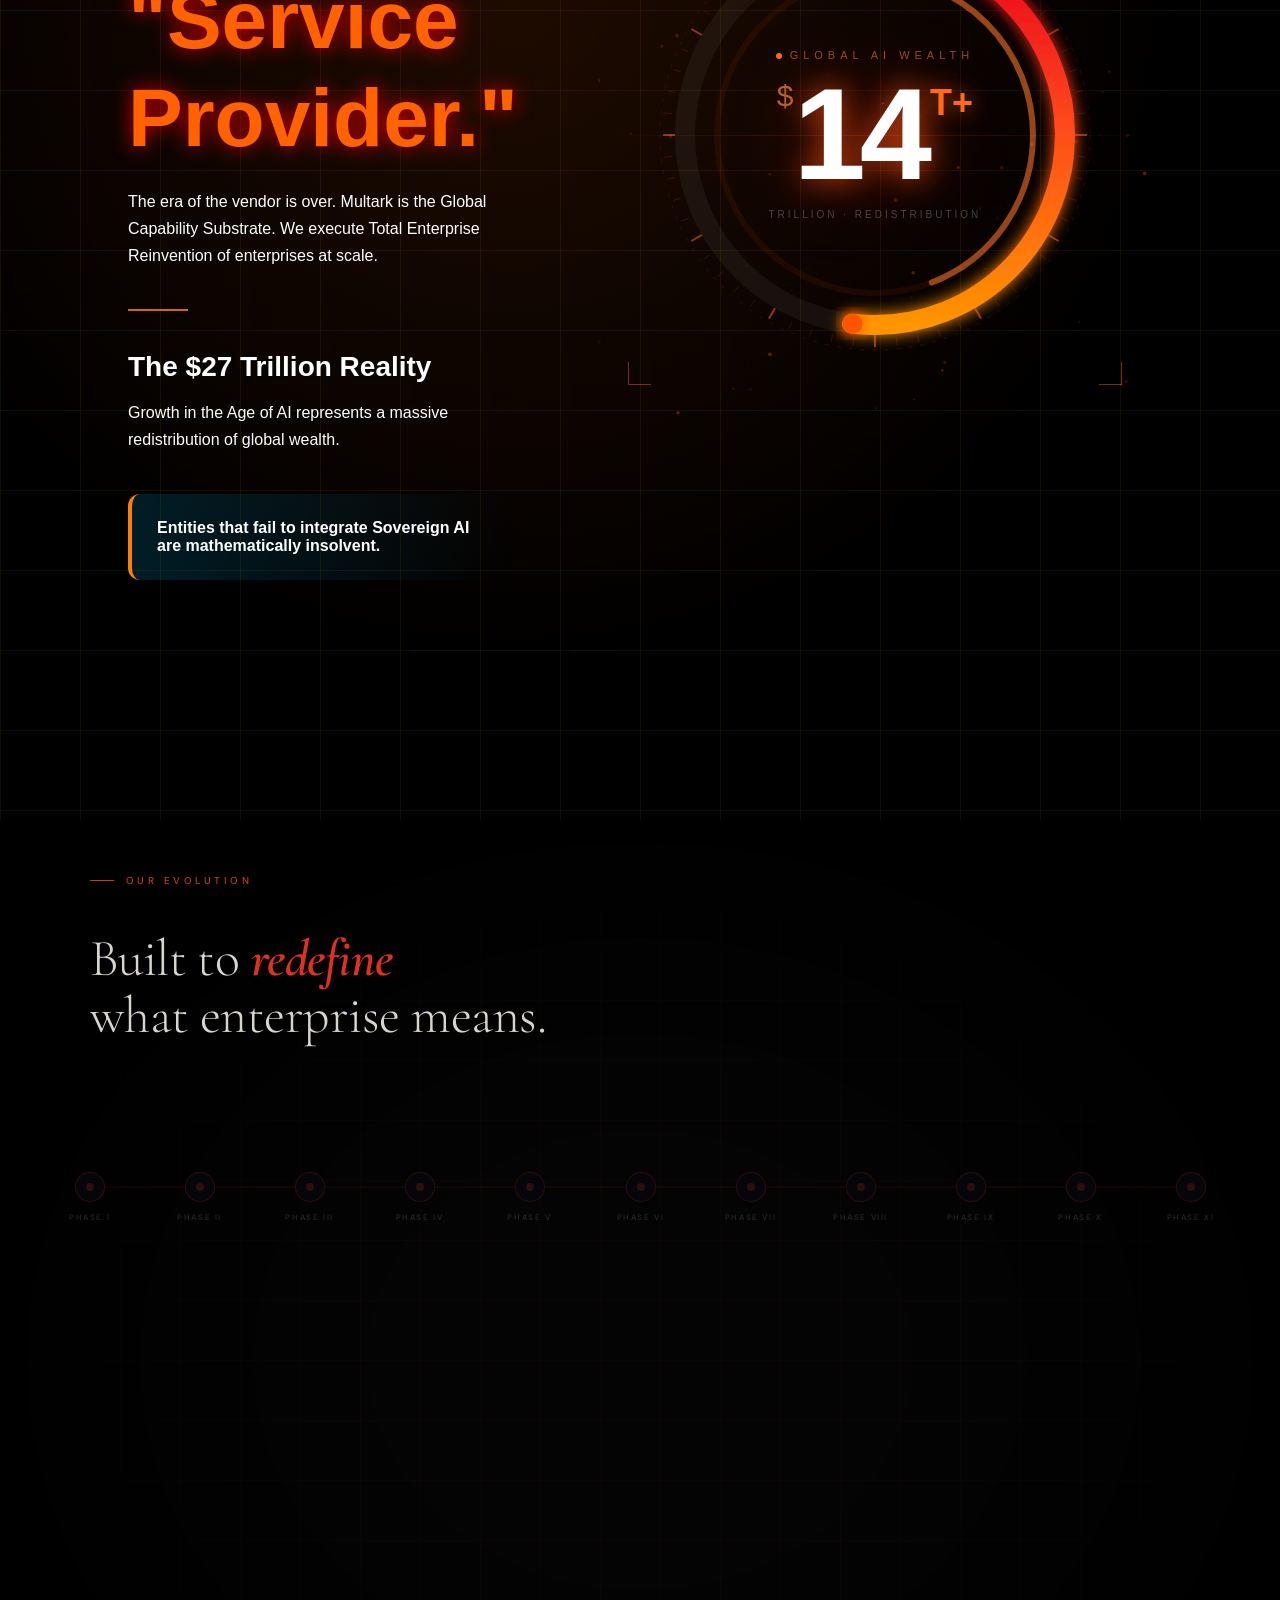
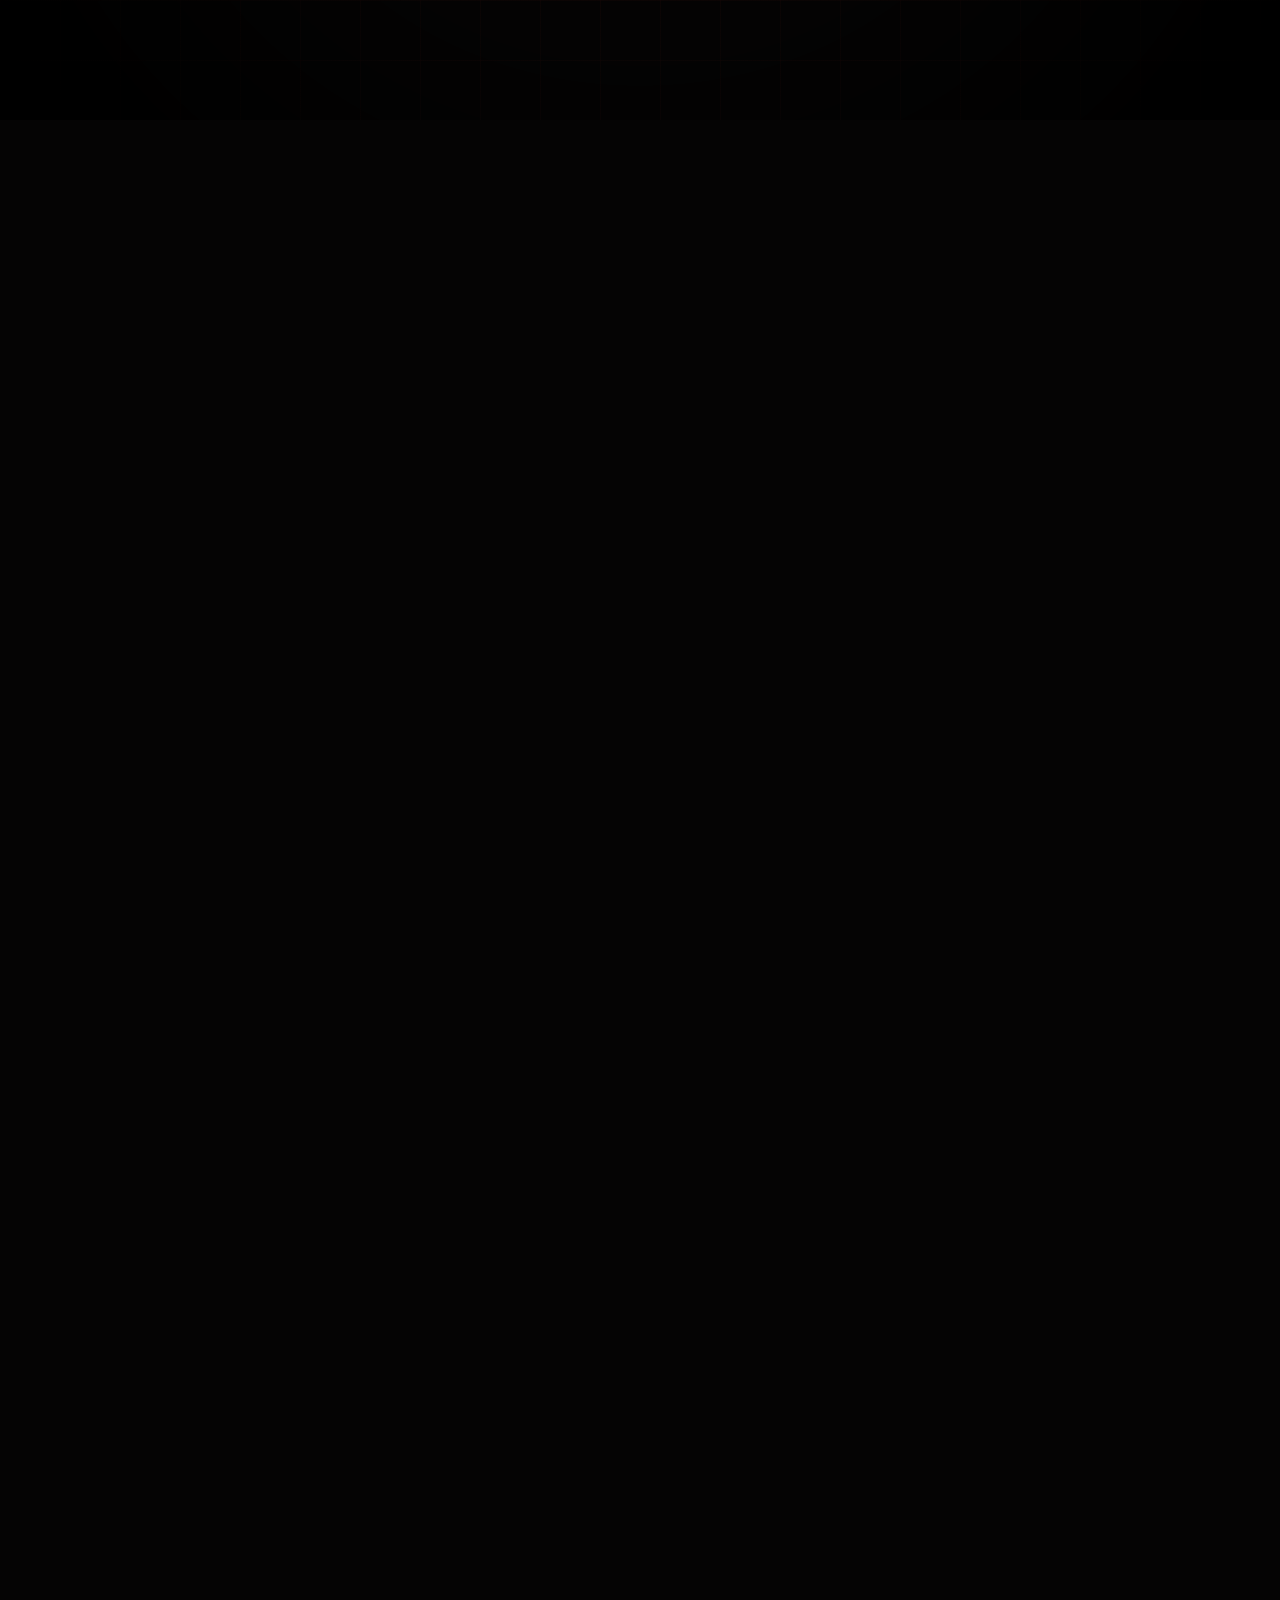
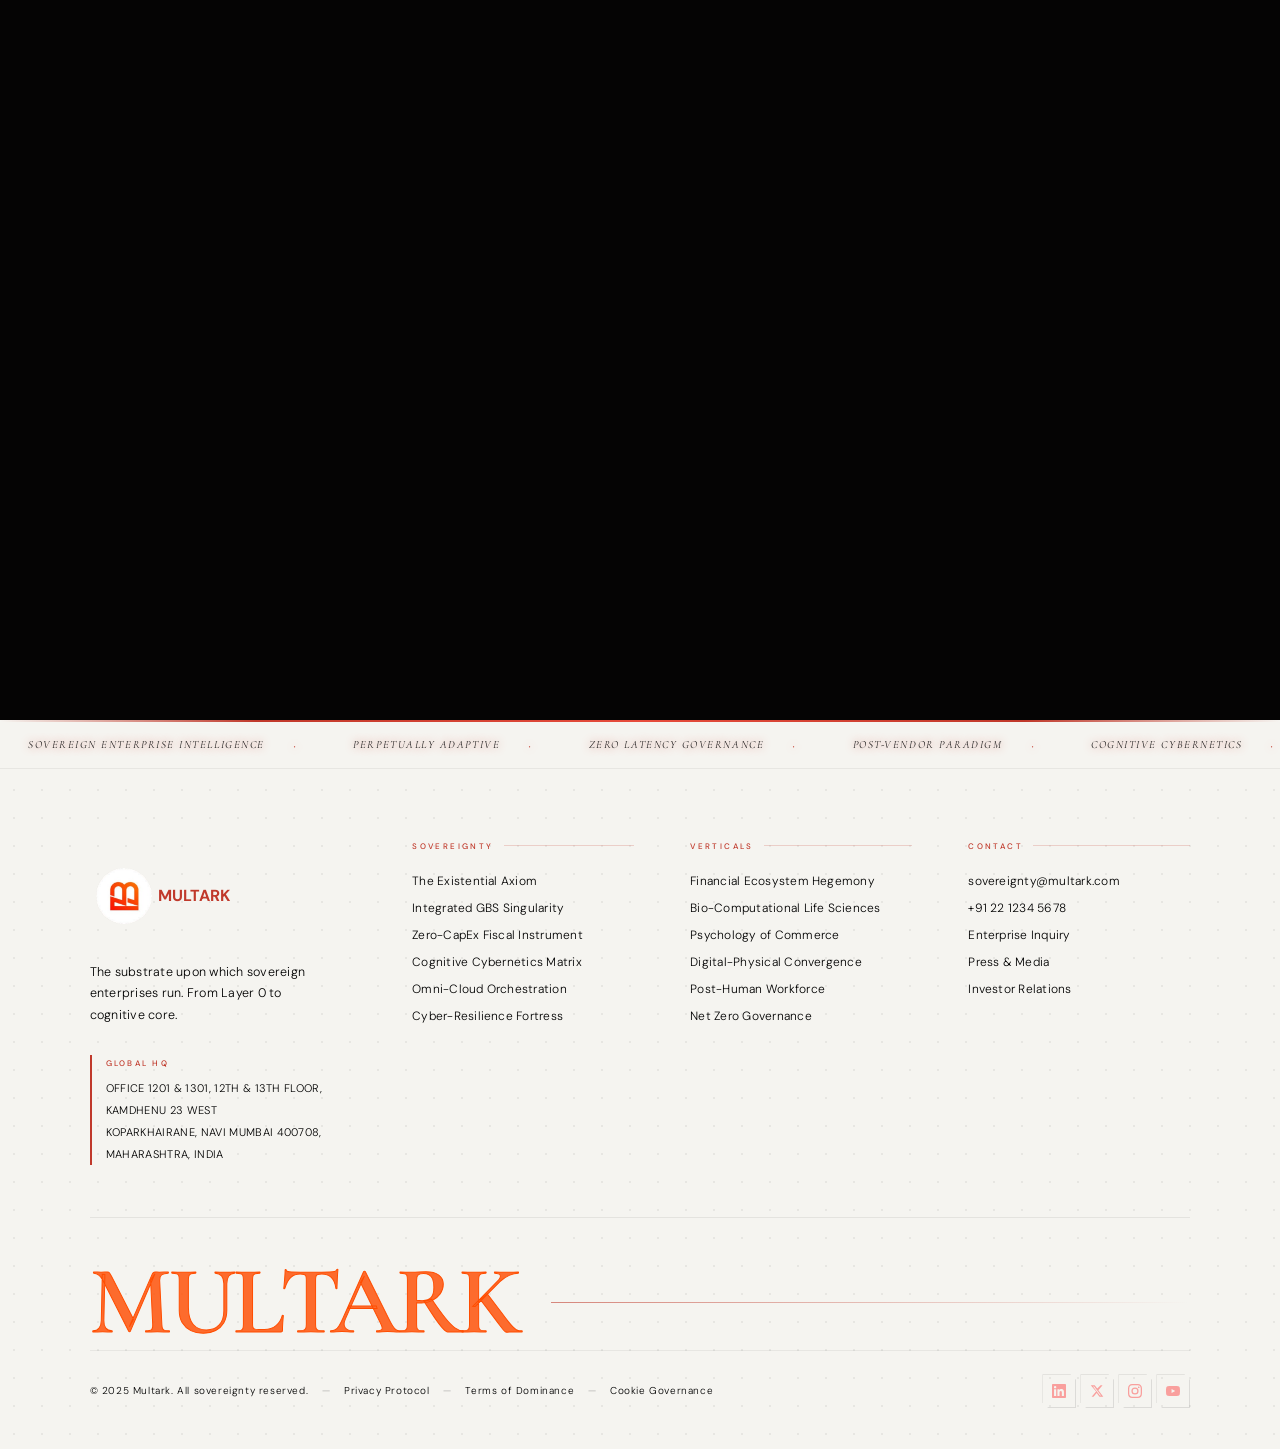
==== commit 3154c73b: "updated navbar" ====
--- a/index.html
+++ b/index.html
@@ -7,7 +7,46 @@
     <link href="https://fonts.googleapis.com/css2?family=Cormorant+Garamond:ital,wght@0,300;0,600;1,300&family=DM+Sans:wght@200;300;400;500&display=swap" rel="stylesheet">
 </head>
 <body>
-   <section class="hero">
+  <section class="navbar" id="mainNav">
+
+  <!-- LOGO — put your image path here -->
+  <a href="#" class="navbar__logo">
+    <img src="logo_mukltar-removebg-preview.svg" alt="Multark" class="navbar__logo-img" /> <strong class="footer__logo">MULTARK</strong>
+  </a>
+
+  <!-- CENTER LINKS -->
+  <nav class="navbar__links">
+    <a href="#herosec"   class="navbar__link">Home</a>
+    <div class="navbar__sep"></div>
+    <a href="#sec-1"  class="navbar__link">Company</a>
+    <div class="navbar__sep"></div>
+    <a href="#sec-2"  class="navbar__link">Services</a>
+    <div class="navbar__sep"></div>
+    <a href="#footer" class="navbar__link">Contact</a>
+  </nav>
+
+  
+
+  <!-- MOBILE BURGER -->
+  <button class="navbar__burger" id="navBurger" aria-label="Menu">
+    <div class="navbar__burger-line"></div>
+    <div class="navbar__burger-line"></div>
+    <div class="navbar__burger-line"></div>
+  </button>
+
+  <!-- MOBILE DRAWER -->
+  <div class="navbar__drawer">
+    <div class="navbar__drawer-links">
+      <a href="#herosec"   class="navbar__drawer-link">Home</a>
+      <a href="#sec-1"  class="navbar__drawer-link">Company</a>
+      <a href="#sec-"  class="navbar__drawer-link">Services</a>
+      <a href="#footer" class="navbar__drawer-link">Contact →</a>
+    </div>
+  </div>
+
+</section>
+
+   <section id="#herosec" class="hero">
   <div class="hero-content">
     <h1 class="hero-title">MULTARK</h1>
     <h2 class="hero-headline">
@@ -110,7 +149,7 @@
 
 </section>
 
-<section class="sec-2" id="tlWrap">
+<section id="#sec-2" class="sec-2" id="tlWrap">
   <div class="sec-2__sticky">
 
     <div class="sec-2__bg-grid" id="tlGrid"></div>
@@ -156,7 +195,7 @@
       <!-- BRAND COL -->
       <div class="footer__brand">
         <a href="#" class="footer__logo">
-  <img src="logo_mukltar-removebg-preview.svg" alt="Multark" class="footer__logo-img" /><strong>MULTARK</strong>
+  <img src="logo_mukltar-removebg-preview.svg" alt="Multark" class="footer__logo-img" /><strong class="footer__logo">MULTARK</strong>
 </a>
 
         <p class="footer__tagline">
--- a/multark.css
+++ b/multark.css
@@ -3,6 +3,10 @@
   font-family: "Inter", sans-serif;
   background: #f7f8fa;
 }
+
+/* navbar */
+
+
 
 /* HERO LAYOUT */
 .hero {
@@ -284,7 +288,7 @@
 .sec-2 {
   height: 700vh;
   position: relative;
-  background: #05050a;
+  background: #050404;
 }
 
 .sec-2__sticky {
@@ -313,7 +317,7 @@
   content: '';
   position: absolute;
   inset: 0;
-  background: radial-gradient(ellipse at 50% 60%, transparent 30%, #05050a 80%);
+  background: radial-gradient(ellipse at 50% 60%, transparent 30%, #000000 80%);
 }
 
 /* HEADER */
@@ -1014,4 +1018,175 @@
   transition: fill 0.25s;
 }
 
-.footer__social-link:hover svg { fill: #fff !important; }+.footer__logo{
+  margin-top: 20px;
+  padding: 6px;
+  color: #c0392b;
+}
+.footer__social-link:hover svg { fill: #fff !important; }
+
+
+
+
+.navbar {
+  position: fixed;
+  top: 0; left: 0; right: 0;
+  z-index: 1000;
+  display: flex;
+  align-items: center;
+  justify-content: space-between;
+  height: 68px;
+  padding: 0 48px;
+  background: #0a0a0a;
+  border-bottom: 1px solid rgba(255,255,255,0.06);
+}
+
+.navbar::before {
+  content: '';
+  position: absolute;
+  top: 0; left: 0; right: 0;
+  height: 1px;
+  background: linear-gradient(90deg, transparent, #c0392b 30%, #e74c3c 60%, transparent);
+  pointer-events: none;
+}
+
+.navbar.scrolled {
+  height: 70px;
+  background: rgba(8,8,10,0.98);
+  backdrop-filter: blur(10px);
+  
+}
+
+/* LOGO */
+.navbar__logo {
+  display: flex;
+  align-items: center;
+  text-decoration: none;
+  flex-shrink: 0;
+}
+
+.navbar__logo-img {
+  height: 52px;
+  width: auto;
+  object-fit: contain;
+}
+
+/* CENTER LINKS */
+.navbar__links {
+  display: flex;
+  align-items: center;
+  gap: 2px;
+  position: absolute;
+  left: 50%;
+  transform: translateX(-50%);
+}
+
+.navbar__link {
+  display: flex;
+  align-items: center;
+  padding: 8px 22px;
+  text-decoration: none;
+  font-size: 12px;
+  font-weight: 400;
+  letter-spacing: 0.14em;
+  text-transform: uppercase;
+  color: rgba(255,255,255,0.45);
+  border-radius: 2px;
+  transition: color 0.2s, background 0.2s;
+  position: relative;
+}
+
+.navbar__link::after {
+  content: '';
+  position: absolute;
+  bottom: 2px;
+  left: 50%; right: 50%;
+  height: 1px;
+  background: #c0392b;
+  transition: left 0.25s, right 0.25s;
+}
+
+.navbar__link:hover { color: rgba(255,255,255,0.9); background: rgba(255,255,255,0.03); }
+.navbar__link:hover::after { left: 22px; right: 22px; }
+
+/* separator dot */
+.navbar__sep {
+  width: 3px; height: 3px;
+  border-radius: 50%;
+  background: rgba(200,50,30,0.4);
+  flex-shrink: 0;
+  margin: 0 4px;
+}
+
+
+
+.navbar__cta::before {
+  content: '';
+  position: absolute;
+  inset: 0;
+  background: #c0392b;
+  transform: translateX(-101%);
+  transition: transform 0.35s cubic-bezier(0.77,0,0.18,1);
+  z-index: 0;
+}
+
+.navbar__cta:hover::before { transform: translateX(0); }
+.navbar__cta:hover { border-color: #c0392b; }
+.navbar__cta span { position: relative; z-index: 1; }
+
+/* BURGER */
+.navbar__burger {
+  display: none;
+  flex-direction: column;
+  gap: 5px;
+  cursor: pointer;
+  background: none;
+  border: none;
+  padding: 4px;
+}
+
+.navbar__burger-line {
+  width: 22px; height: 1.5px;
+  background: rgba(255,255,255,0.5);
+  transition: transform 0.3s, opacity 0.3s;
+}
+
+/* MOBILE DRAWER */
+.navbar__drawer {
+  position: absolute;
+  top: 68px; left: 0; right: 0;
+  background: #0a0a0a;
+  border-bottom: 1px solid rgba(200,50,30,0.15);
+  max-height: 0;
+  overflow: hidden;
+  transition: max-height 0.4s cubic-bezier(0.16,1,0.3,1);
+}
+
+.navbar.open .navbar__drawer { max-height: 300px; }
+
+.navbar__drawer-links {
+  padding: 16px 32px 24px;
+  display: flex;
+  flex-direction: column;
+}
+
+.navbar__drawer-link {
+  padding: 13px 0;
+  border-bottom: 1px solid rgba(255,255,255,0.04);
+  text-decoration: none;
+  font-size: 12px;
+  font-weight: 400;
+  letter-spacing: 0.14em;
+  text-transform: uppercase;
+  color: rgba(255,255,255,0.45);
+  transition: color 0.2s, padding-left 0.2s;
+}
+
+.navbar__drawer-link:hover { color: rgba(255,255,255,0.9); padding-left: 8px; }
+.navbar__drawer-link:last-child { border-bottom: none; color: #c0392b; }
+
+@media (max-width: 768px) {
+  .navbar__links { display: none; }
+  .navbar__cta { display: none; }
+  .navbar__burger { display: flex; }
+}
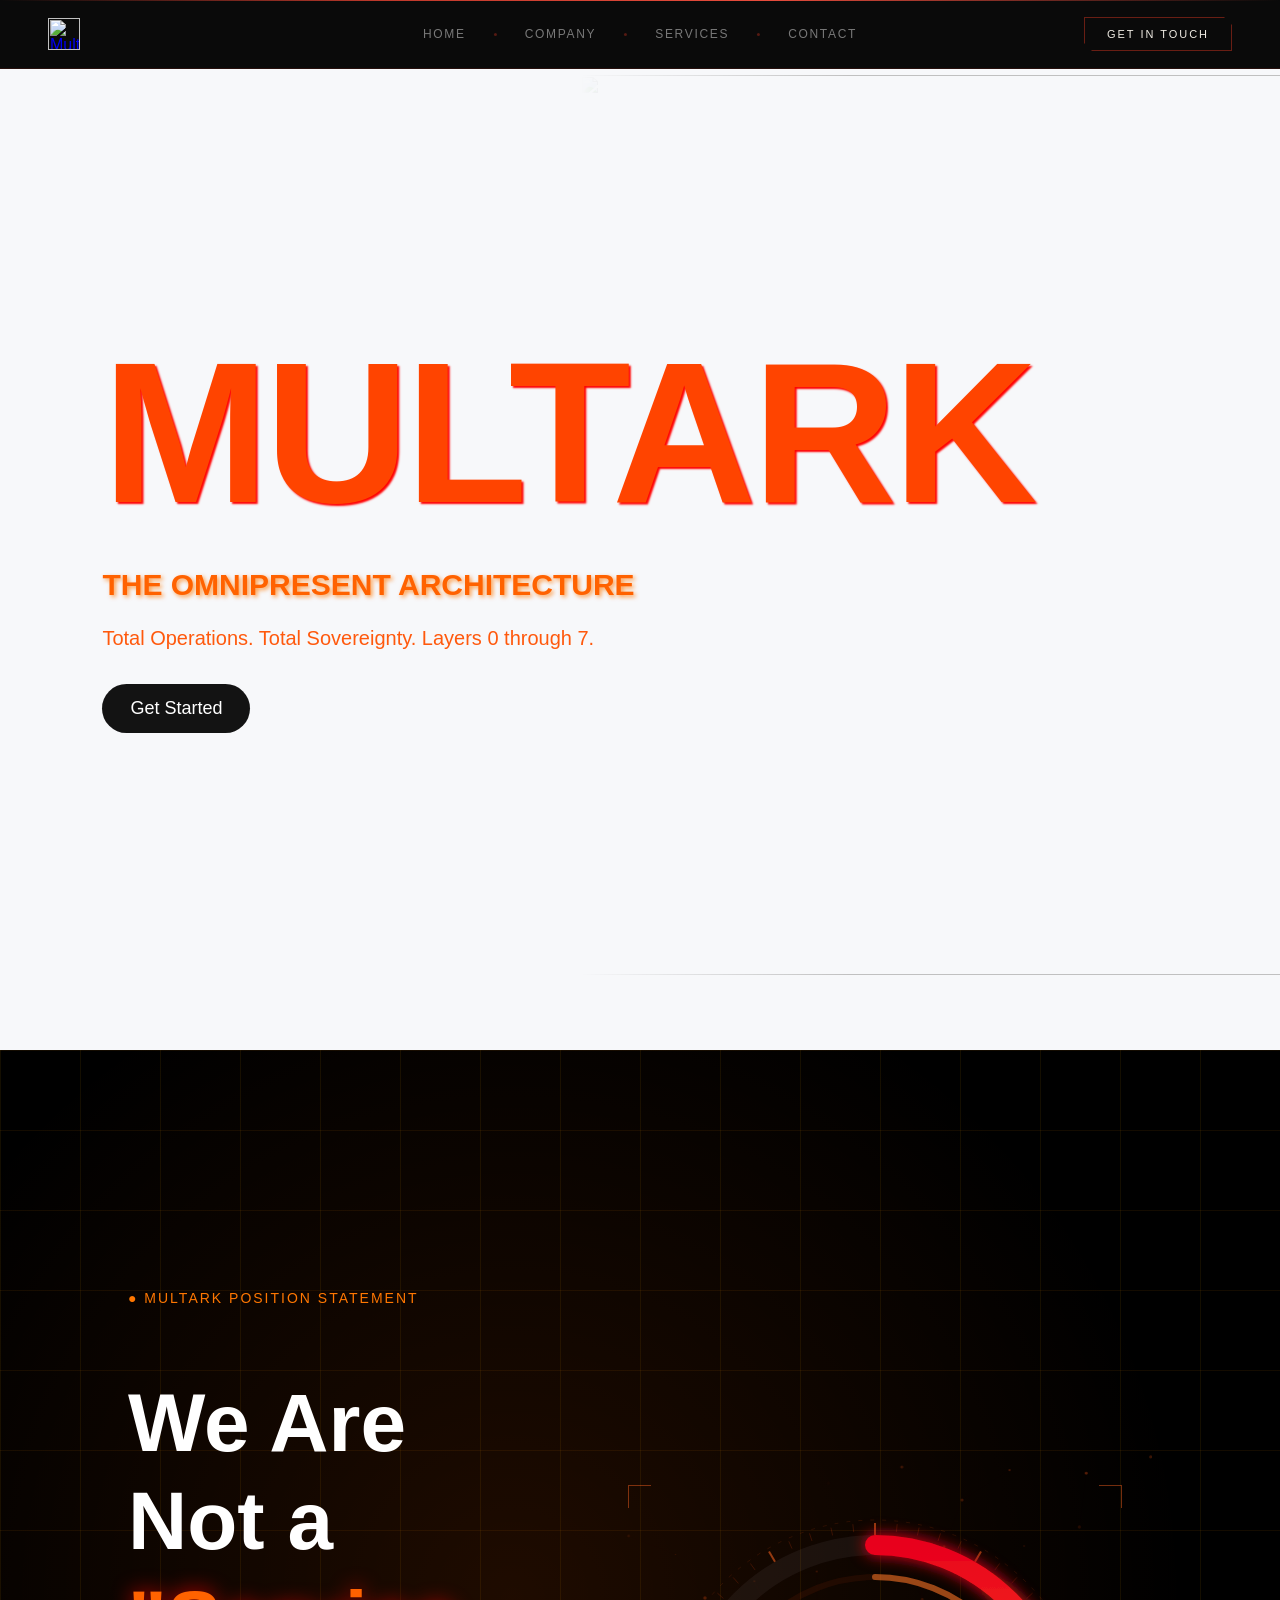
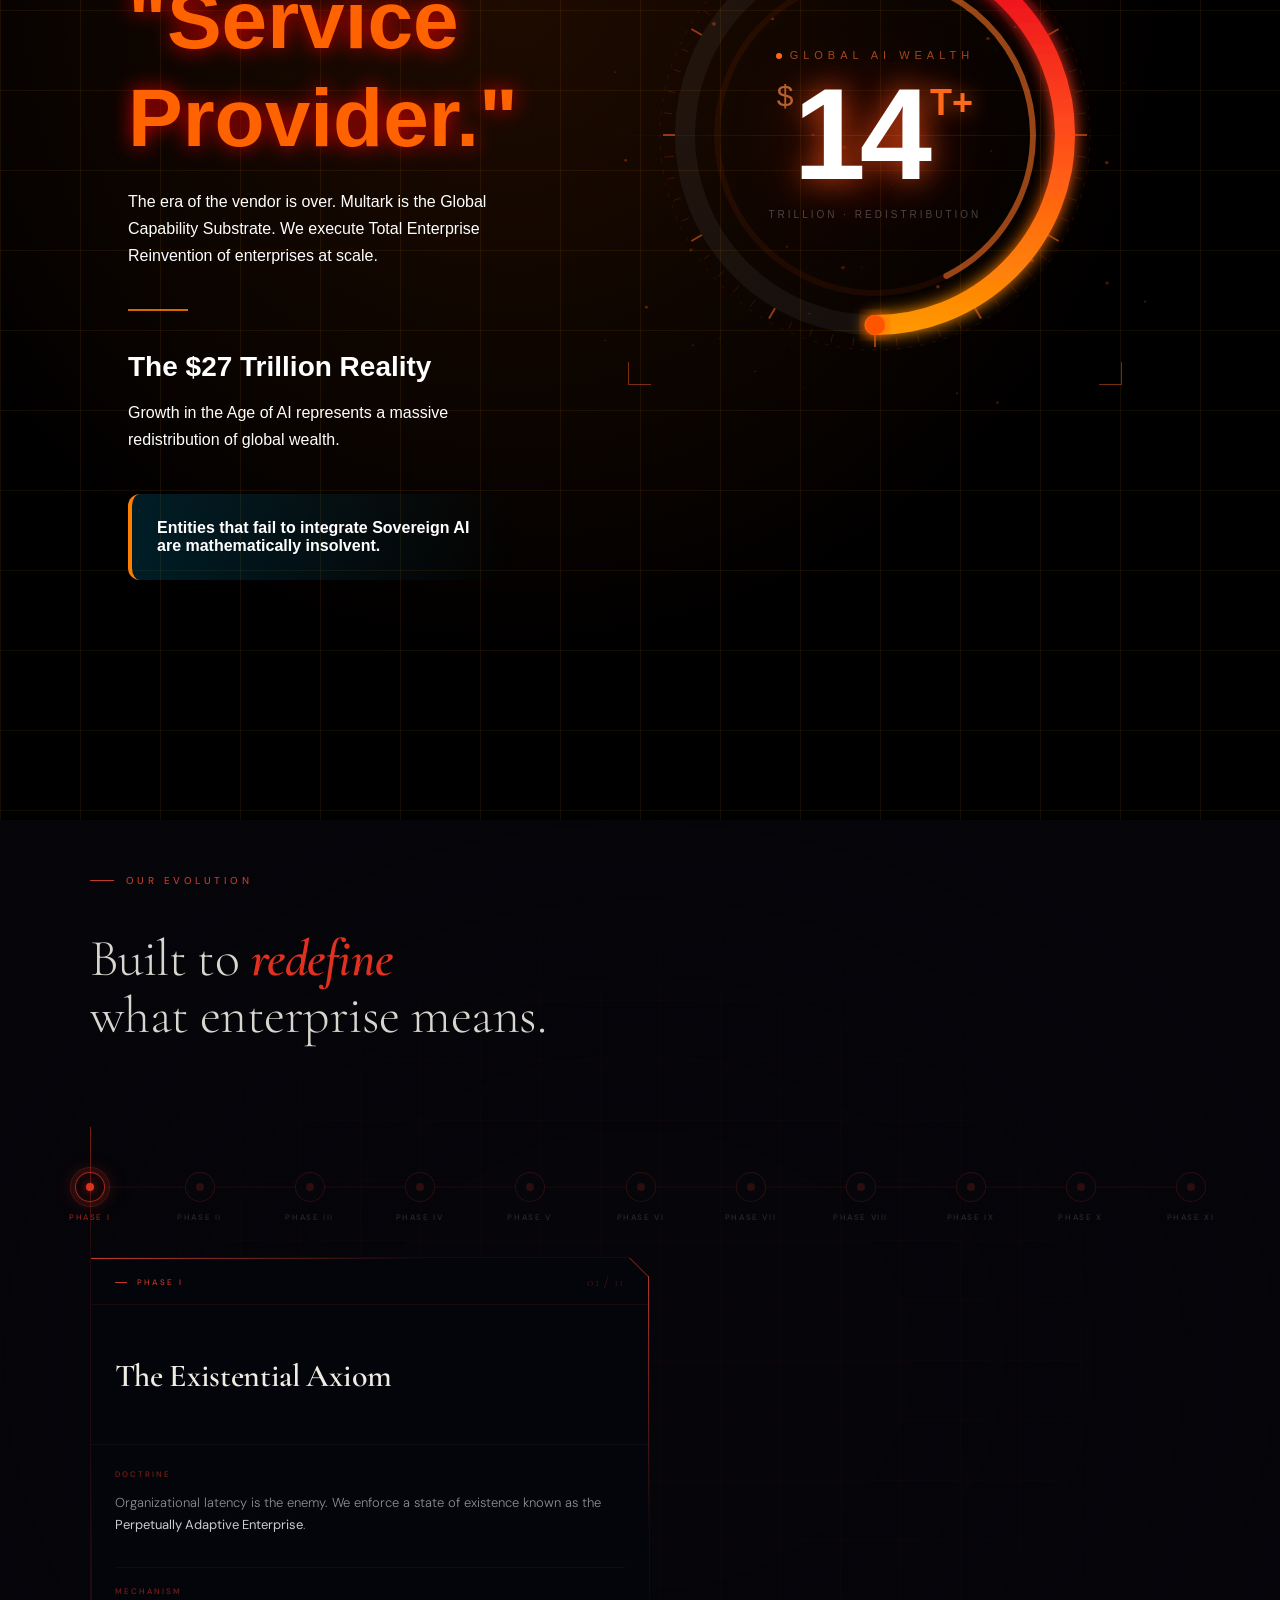
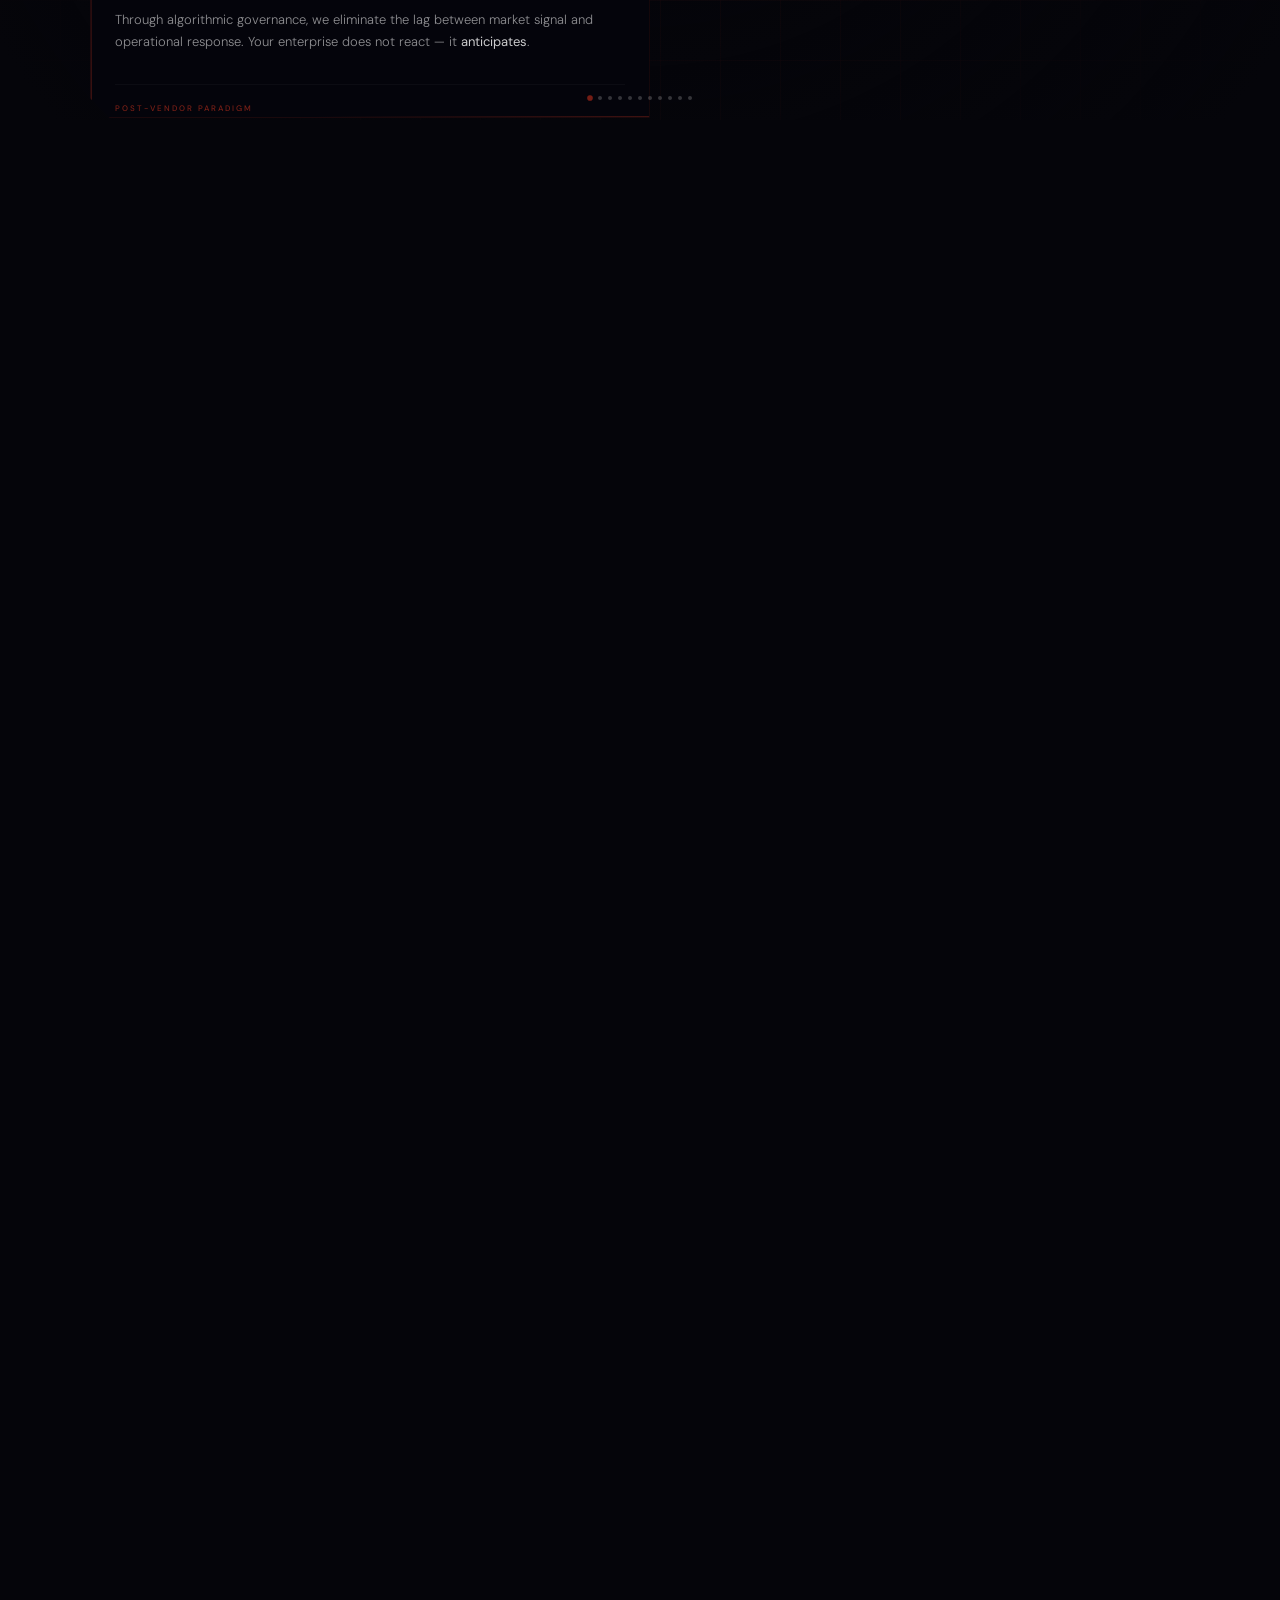
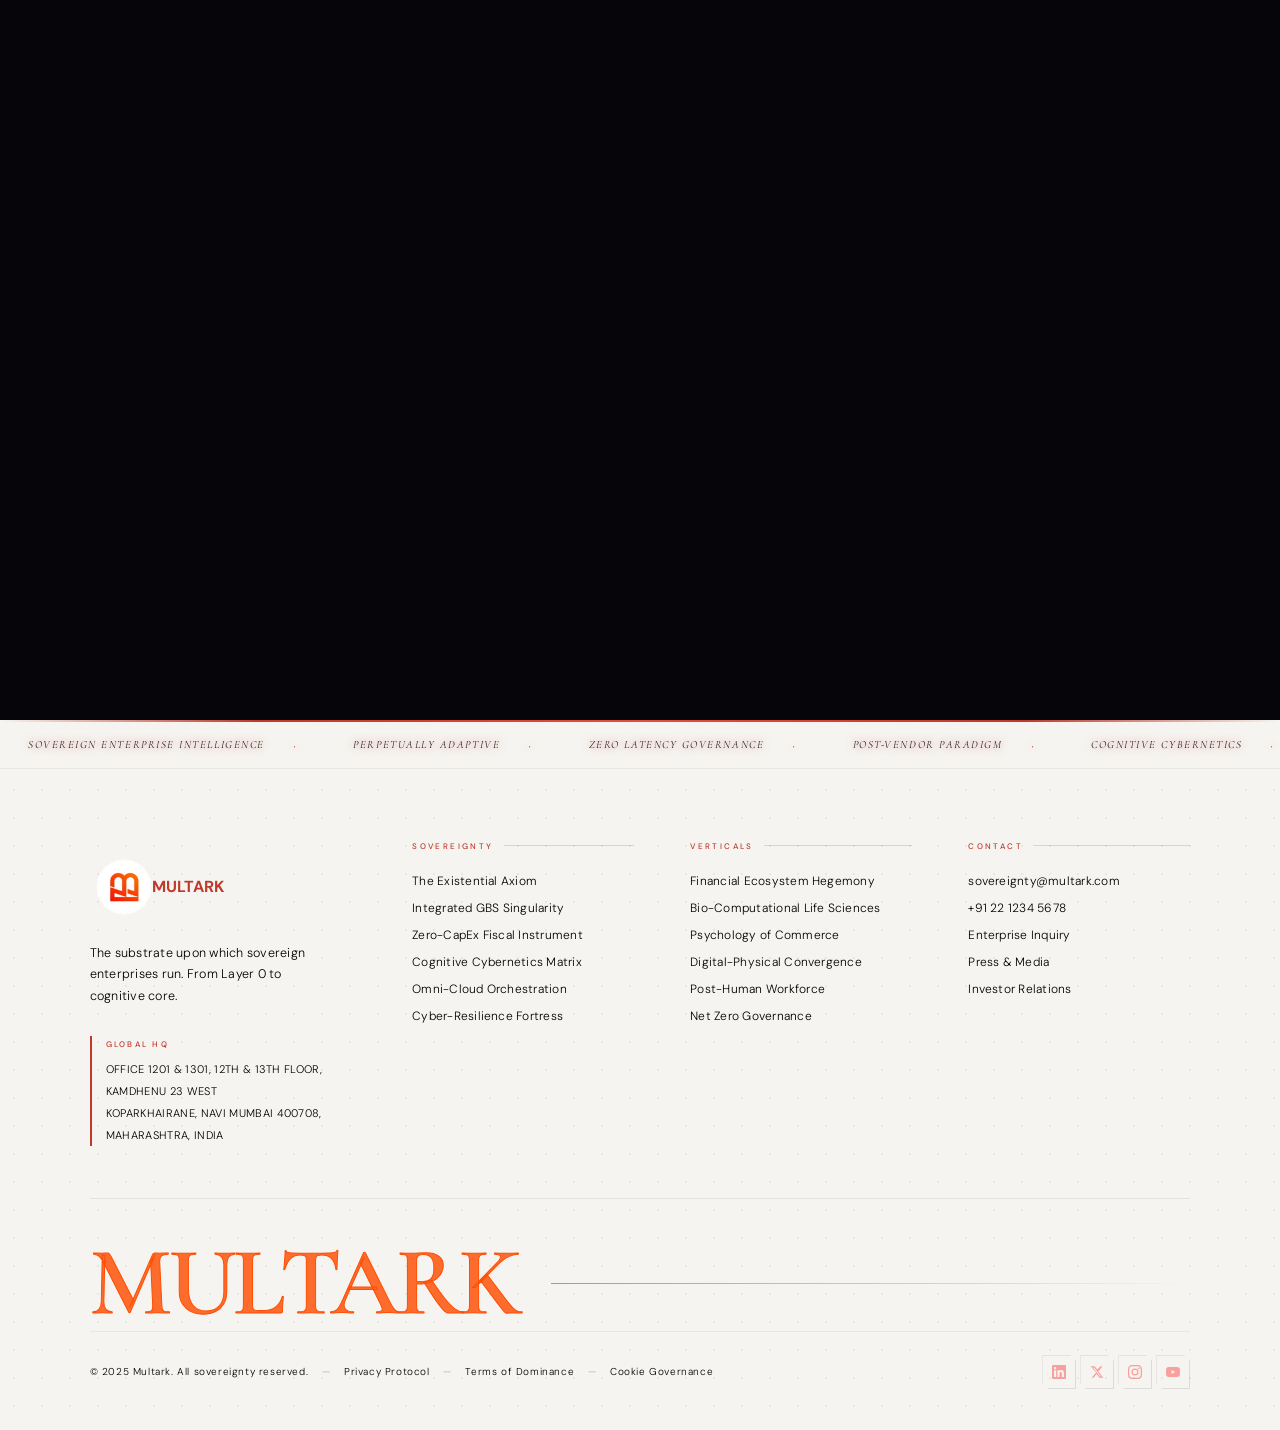
==== commit 9991c8cf: "fixed error" ====
--- a/index.html
+++ b/index.html
@@ -11,21 +11,24 @@
 
   <!-- LOGO — put your image path here -->
   <a href="#" class="navbar__logo">
-    <img src="logo_mukltar-removebg-preview.svg" alt="Multark" class="navbar__logo-img" /> <strong class="footer__logo">MULTARK</strong>
+    <img src="black_multark_.png" alt="Multark" class="navbar__logo-img" />
   </a>
 
   <!-- CENTER LINKS -->
   <nav class="navbar__links">
-    <a href="#herosec"   class="navbar__link">Home</a>
+    <a href=""   class="navbar__link">Home</a>
     <div class="navbar__sep"></div>
-    <a href="#sec-1"  class="navbar__link">Company</a>
+    <a href="-1"  class="navbar__link">Company</a>
     <div class="navbar__sep"></div>
-    <a href="#sec-2"  class="navbar__link">Services</a>
+    <a href="-2"  class="navbar__link">Services</a>
     <div class="navbar__sep"></div>
-    <a href="#footer" class="navbar__link">Contact</a>
+    <a href="" class="navbar__link">Contact</a>
   </nav>
 
-  
+  <!-- RIGHT CTA -->
+  <a href="#footer" class="navbar__cta">
+    <span>Get in Touch</span>
+  </a>
 
   <!-- MOBILE BURGER -->
   <button class="navbar__burger" id="navBurger" aria-label="Menu">
@@ -37,16 +40,15 @@
   <!-- MOBILE DRAWER -->
   <div class="navbar__drawer">
     <div class="navbar__drawer-links">
-      <a href="#herosec"   class="navbar__drawer-link">Home</a>
+      <a href="#hero"   class="navbar__drawer-link">Home</a>
       <a href="#sec-1"  class="navbar__drawer-link">Company</a>
-      <a href="#sec-"  class="navbar__drawer-link">Services</a>
+      <a href="#sec-2"  class="navbar__drawer-link">Services</a>
       <a href="#footer" class="navbar__drawer-link">Contact →</a>
     </div>
   </div>
 
-</section>
-
-   <section id="#herosec" class="hero">
+</section> 
+  <section class="hero">
   <div class="hero-content">
     <h1 class="hero-title">MULTARK</h1>
     <h2 class="hero-headline">
@@ -149,7 +151,7 @@
 
 </section>
 
-<section id="#sec-2" class="sec-2" id="tlWrap">
+<section class="sec-2" id="tlWrap">
   <div class="sec-2__sticky">
 
     <div class="sec-2__bg-grid" id="tlGrid"></div>
@@ -195,7 +197,7 @@
       <!-- BRAND COL -->
       <div class="footer__brand">
         <a href="#" class="footer__logo">
-  <img src="logo_mukltar-removebg-preview.svg" alt="Multark" class="footer__logo-img" /><strong class="footer__logo">MULTARK</strong>
+  <img src="logo_mukltar-removebg-preview.svg" alt="Multark" class="footer__logo-img" /><strong>MULTARK</strong>
 </a>
 
         <p class="footer__tagline">
--- a/multark.css
+++ b/multark.css
@@ -3,10 +3,6 @@
   font-family: "Inter", sans-serif;
   background: #f7f8fa;
 }
-
-/* navbar */
-
-
 
 /* HERO LAYOUT */
 .hero {
@@ -288,7 +284,7 @@
 .sec-2 {
   height: 700vh;
   position: relative;
-  background: #050404;
+  background: #05050a;
 }
 
 .sec-2__sticky {
@@ -317,7 +313,7 @@
   content: '';
   position: absolute;
   inset: 0;
-  background: radial-gradient(ellipse at 50% 60%, transparent 30%, #000000 80%);
+  background: radial-gradient(ellipse at 50% 60%, transparent 30%, #05050a 80%);
 }
 
 /* HEADER */
@@ -1024,10 +1020,6 @@
   color: #c0392b;
 }
 .footer__social-link:hover svg { fill: #fff !important; }
-
-
-
-
 .navbar {
   position: fixed;
   top: 0; left: 0; right: 0;
@@ -1051,10 +1043,10 @@
 }
 
 .navbar.scrolled {
-  height: 70px;
+  height: 56px;
   background: rgba(8,8,10,0.98);
   backdrop-filter: blur(10px);
-  
+  border-color: rgba(200,50,30,0.15);
 }
 
 /* LOGO */
@@ -1066,7 +1058,7 @@
 }
 
 .navbar__logo-img {
-  height: 52px;
+  height: 32px;
   width: auto;
   object-fit: contain;
 }
@@ -1118,7 +1110,23 @@
   margin: 0 4px;
 }
 
-
+/* CTA */
+.navbar__cta {
+  display: flex;
+  align-items: center;
+  padding: 10px 22px;
+  font-size: 11px;
+  font-weight: 500;
+  letter-spacing: 0.18em;
+  text-transform: uppercase;
+  color: #f0ece4;
+  border: 1px solid rgba(200,50,30,0.5);
+  text-decoration: none;
+  position: relative;
+  overflow: hidden;
+  transition: border-color 0.3s;
+  clip-path: polygon(0 0, calc(100% - 8px) 0, 100% 8px, 100% 100%, 8px 100%, 0 calc(100% - 8px));
+}
 
 .navbar__cta::before {
   content: '';
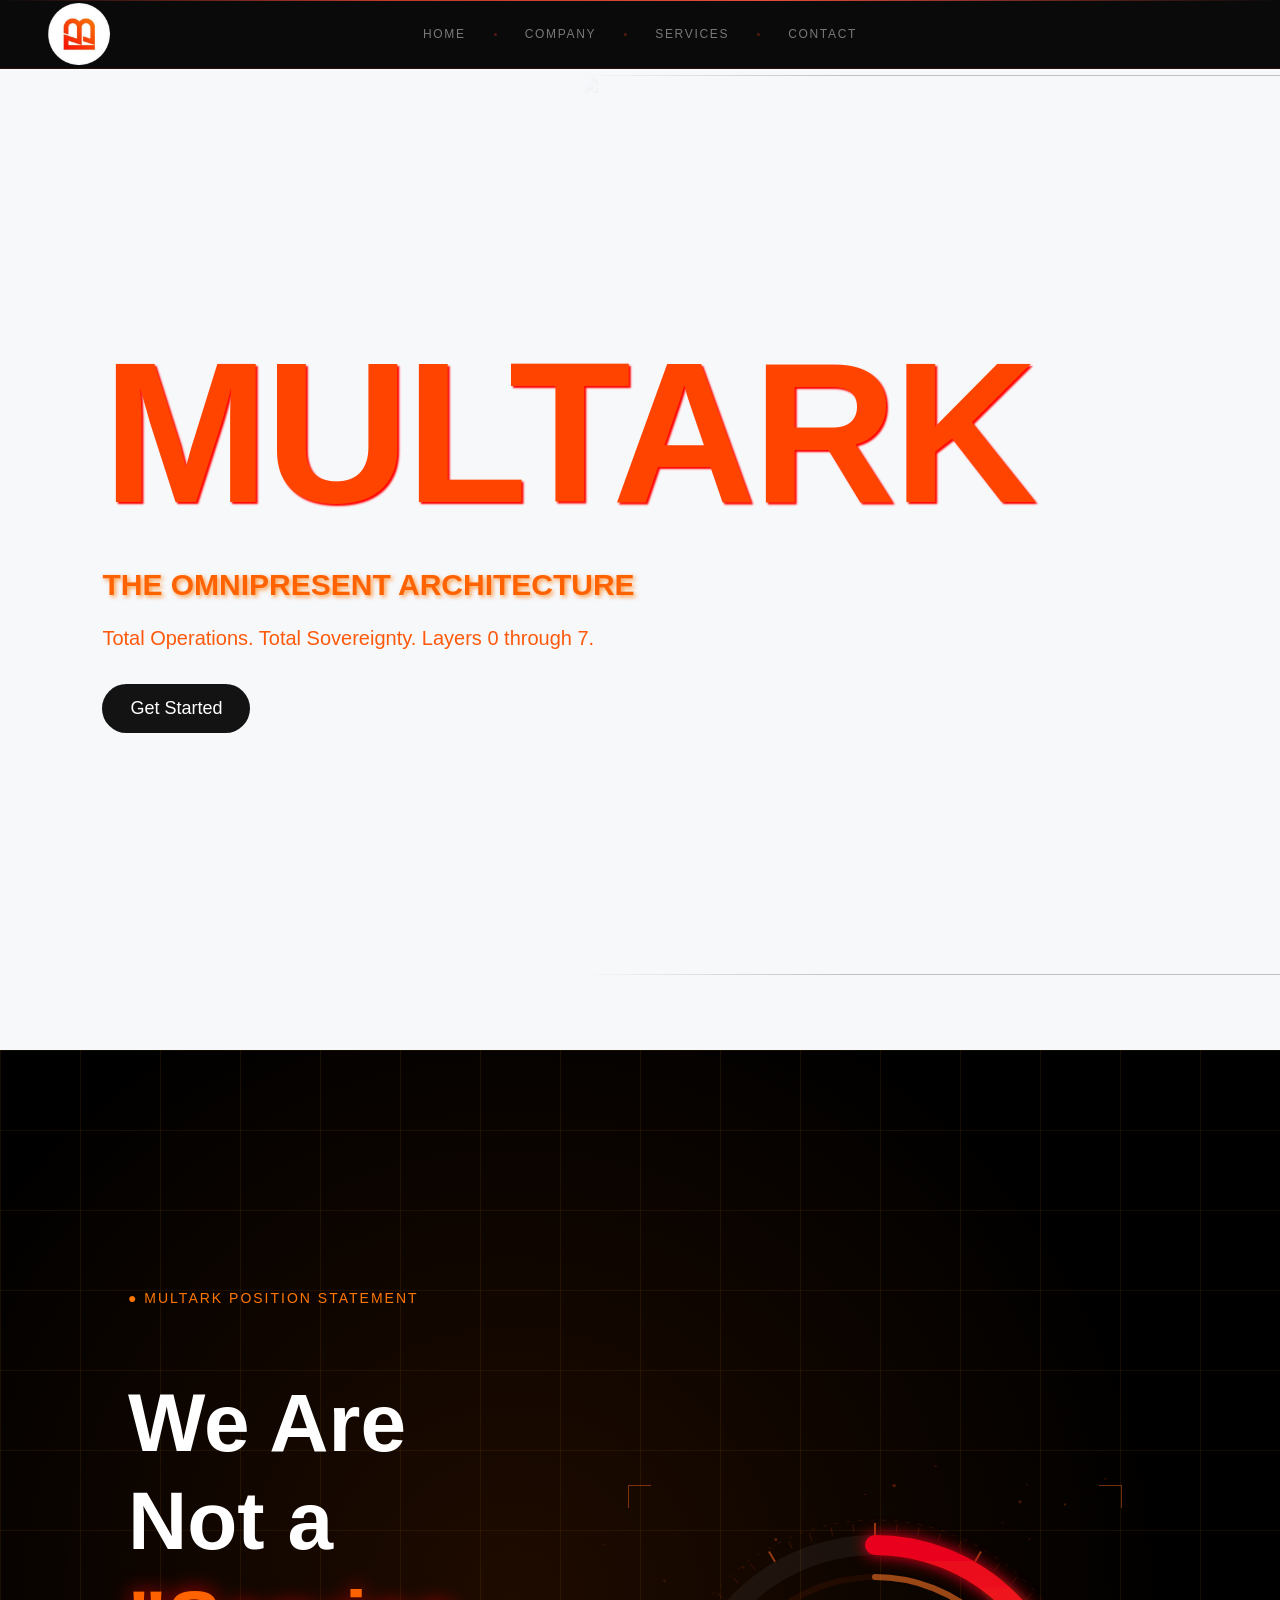
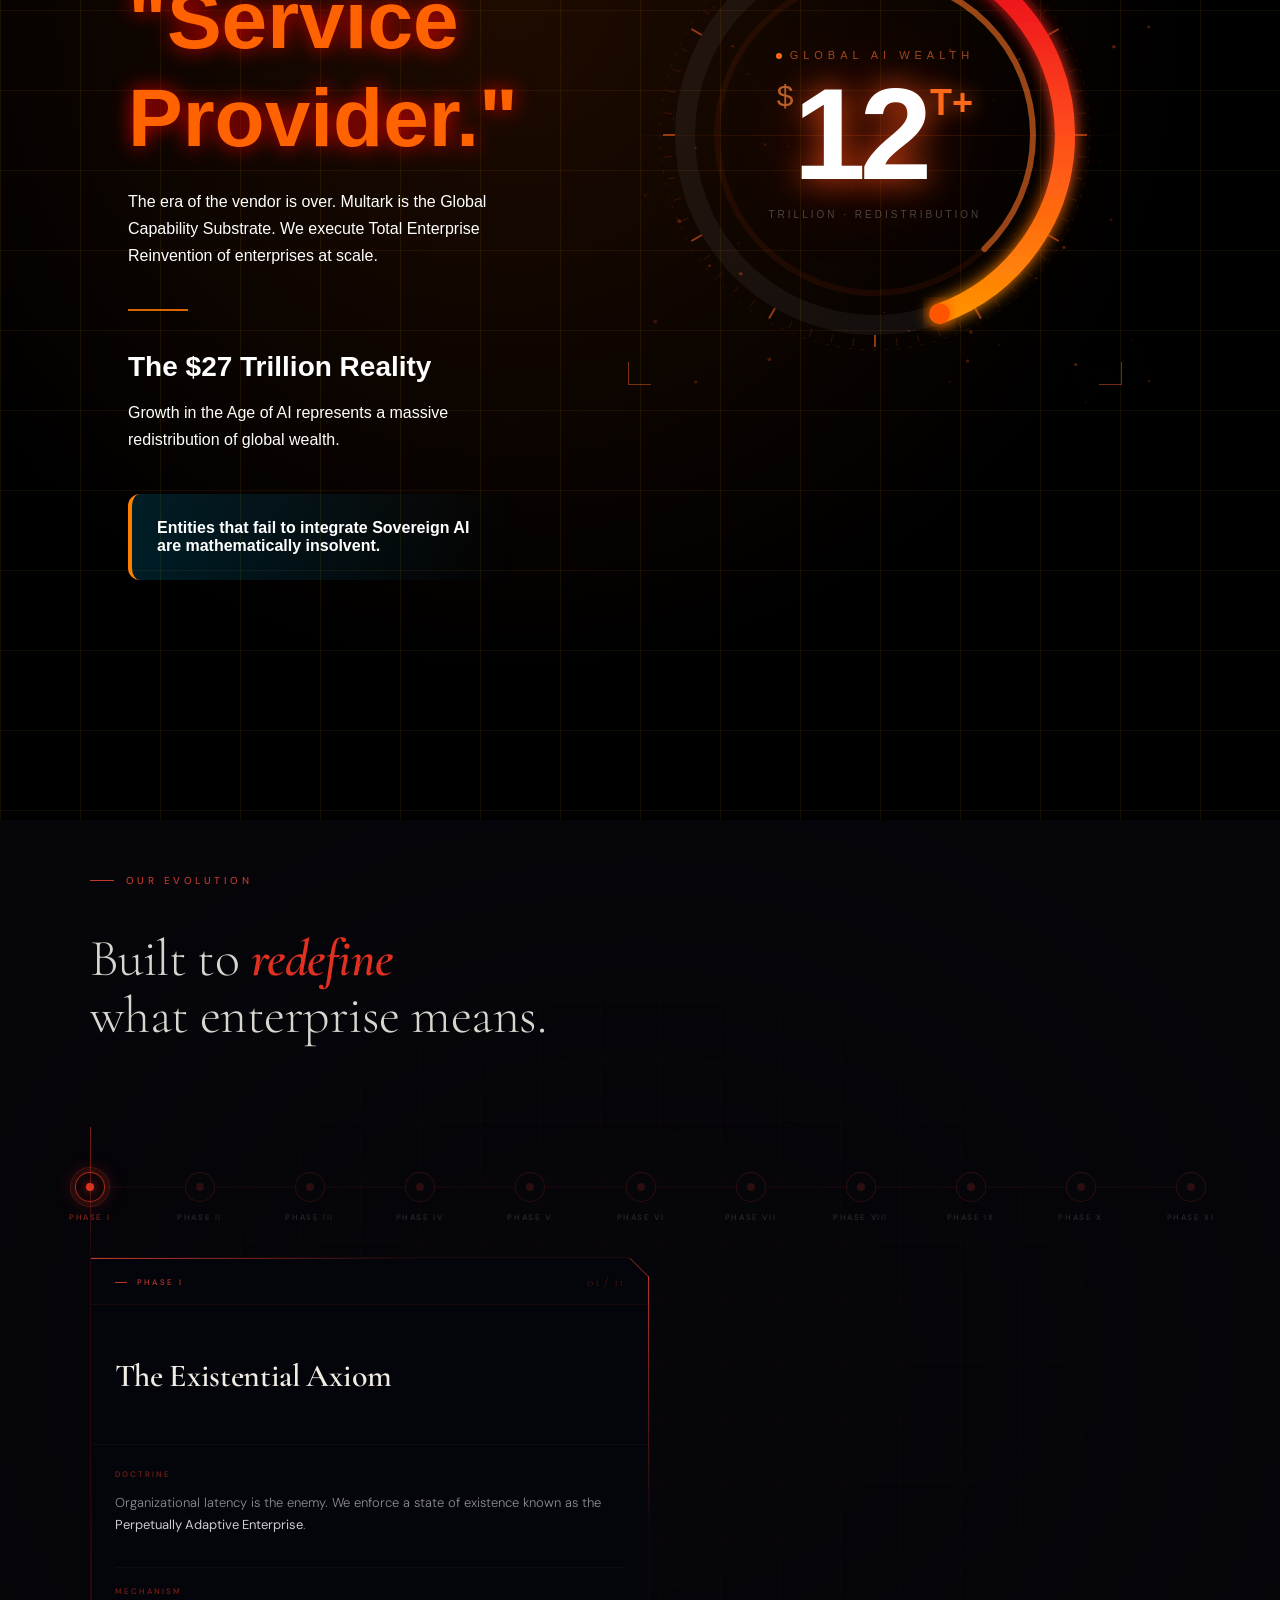
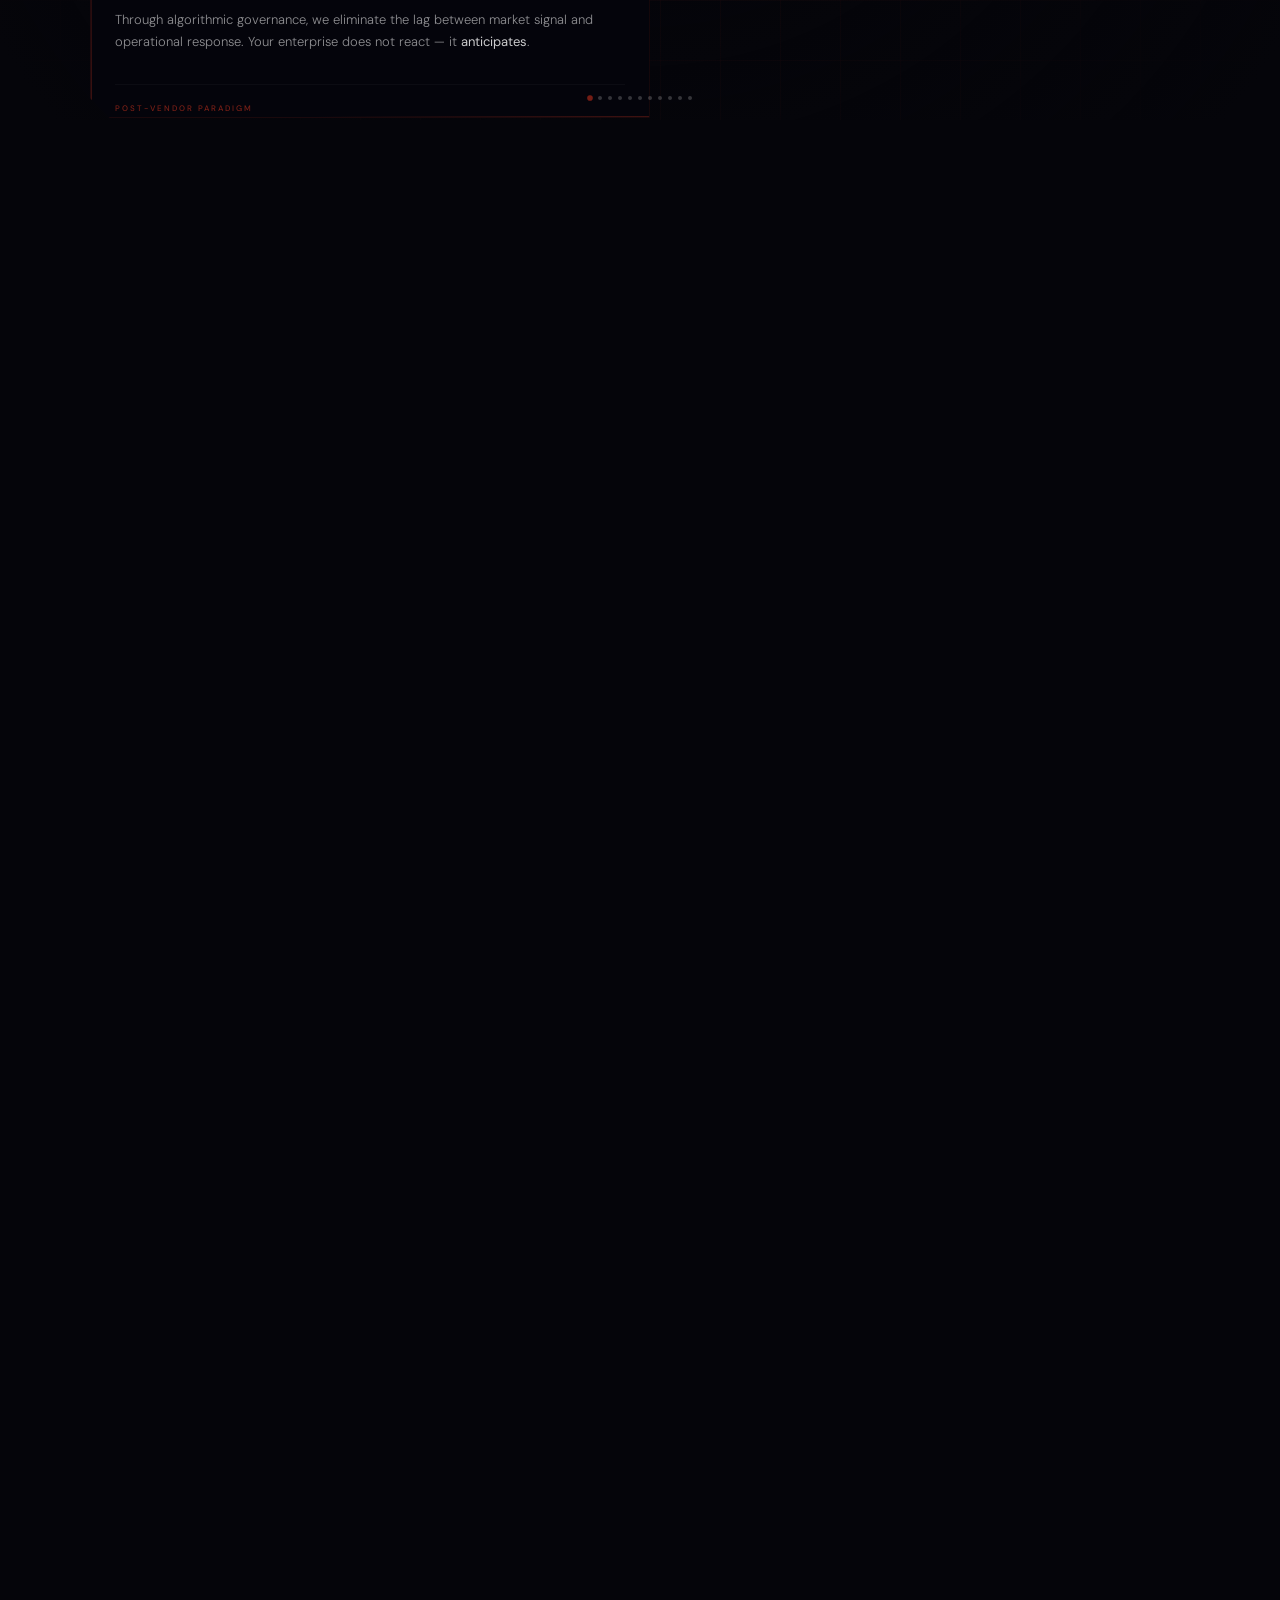
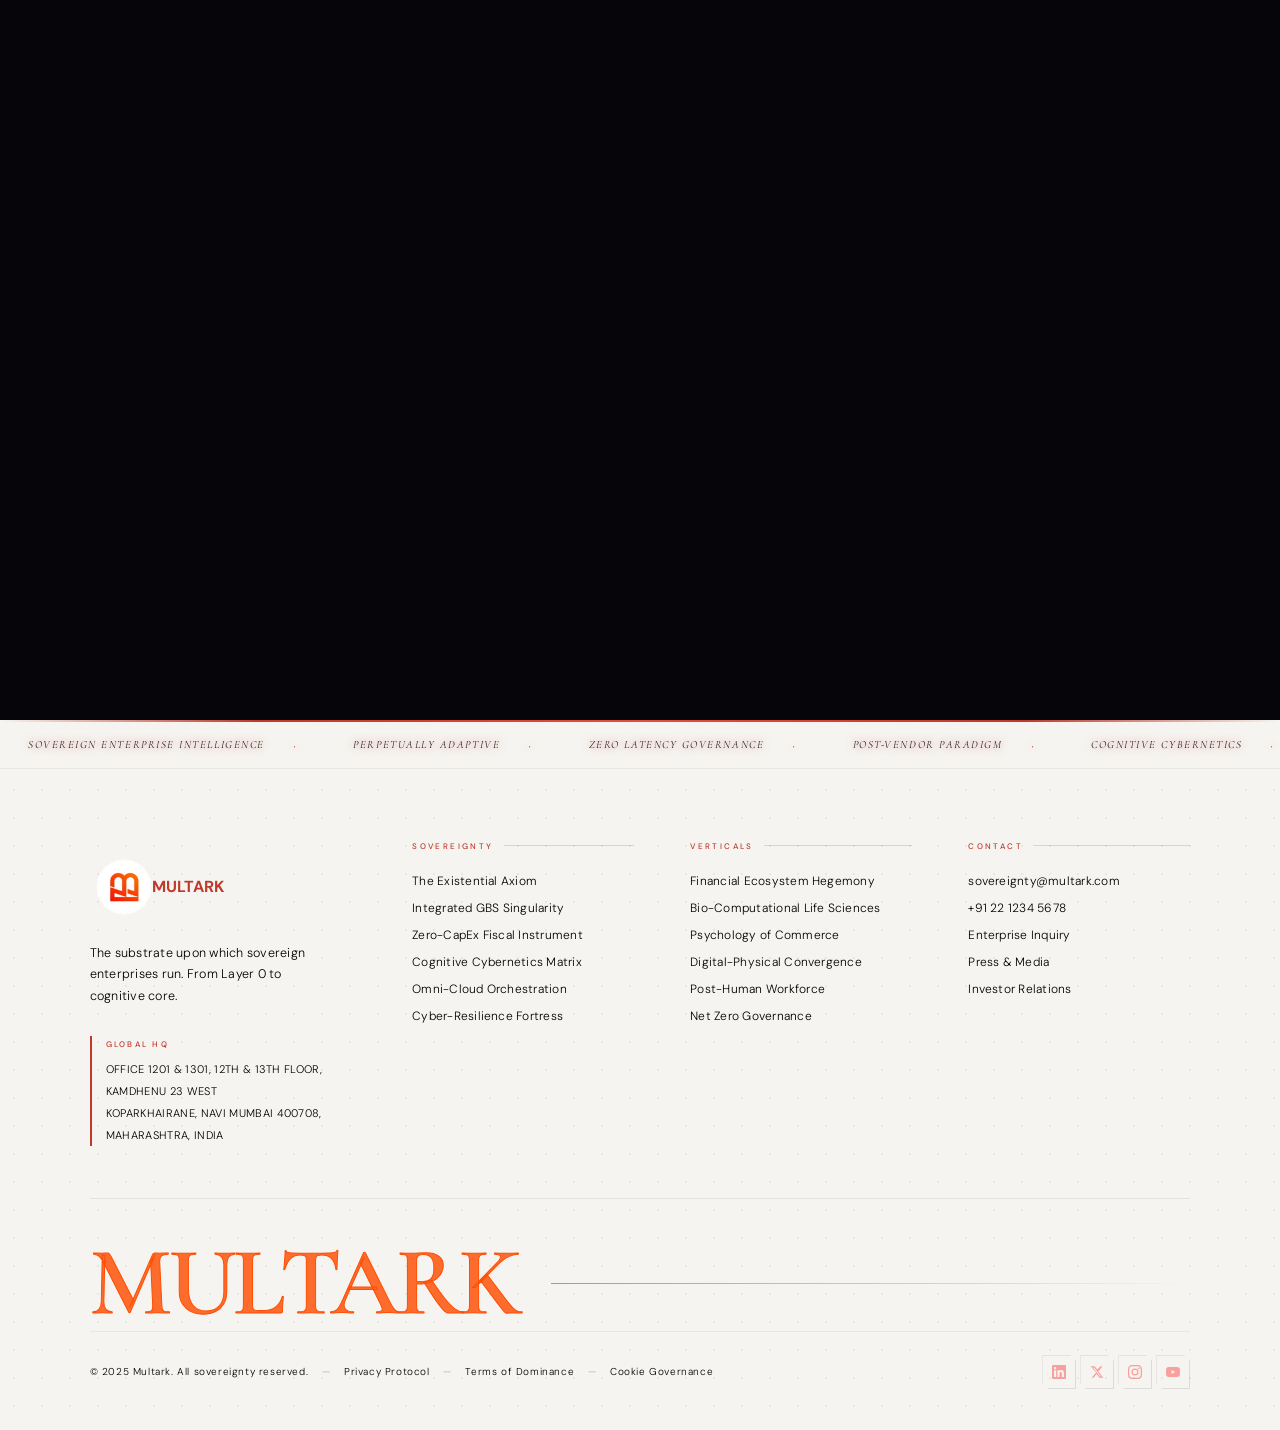
==== commit 2ad734f0: "added logo and links" ====
--- a/index.html
+++ b/index.html
@@ -11,24 +11,21 @@
 
   <!-- LOGO — put your image path here -->
   <a href="#" class="navbar__logo">
-    <img src="black_multark_.png" alt="Multark" class="navbar__logo-img" />
+    <img src="logo_mukltar-removebg-preview.svg" alt="Multark" class="navbar__logo-img" />
   </a>
 
   <!-- CENTER LINKS -->
   <nav class="navbar__links">
-    <a href=""   class="navbar__link">Home</a>
+    <a href="./index.html"   class="navbar__link">Home</a>
     <div class="navbar__sep"></div>
-    <a href="-1"  class="navbar__link">Company</a>
+    <a href="./index.html#sec-1"  class="navbar__link">Company</a>
     <div class="navbar__sep"></div>
-    <a href="-2"  class="navbar__link">Services</a>
+    <a href="./index.html#tlWrap"  class="navbar__link">Services</a>
     <div class="navbar__sep"></div>
-    <a href="" class="navbar__link">Contact</a>
+    <a href="./index.html#footer-contact" class="navbar__link">Contact</a>
   </nav>
 
-  <!-- RIGHT CTA -->
-  <a href="#footer" class="navbar__cta">
-    <span>Get in Touch</span>
-  </a>
+ 
 
   <!-- MOBILE BURGER -->
   <button class="navbar__burger" id="navBurger" aria-label="Menu">
@@ -40,10 +37,10 @@
   <!-- MOBILE DRAWER -->
   <div class="navbar__drawer">
     <div class="navbar__drawer-links">
-      <a href="#hero"   class="navbar__drawer-link">Home</a>
-      <a href="#sec-1"  class="navbar__drawer-link">Company</a>
-      <a href="#sec-2"  class="navbar__drawer-link">Services</a>
-      <a href="#footer" class="navbar__drawer-link">Contact →</a>
+      <a href="./index.html"   class="navbar__drawer-link">Home</a>
+      <a href="./index.html#sec-1"  class="navbar__drawer-link">Company</a>
+      <a href="./index.html#sec-2"  class="navbar__drawer-link">Services</a>
+      <a href="./index.html#footer-contact" class="navbar__drawer-link">Contact →</a>
     </div>
   </div>
 
@@ -170,7 +167,7 @@
   </div>
 </section>
 
-<section class="footer">
+<section id="footer-contact" class="footer">
   <div class="footer__rule"></div>
 
   <!-- scrolling marquee -->
--- a/multark.css
+++ b/multark.css
@@ -1058,7 +1058,7 @@
 }
 
 .navbar__logo-img {
-  height: 32px;
+  height: 62px;
   width: auto;
   object-fit: contain;
 }
@@ -1108,24 +1108,6 @@
   background: rgba(200,50,30,0.4);
   flex-shrink: 0;
   margin: 0 4px;
-}
-
-/* CTA */
-.navbar__cta {
-  display: flex;
-  align-items: center;
-  padding: 10px 22px;
-  font-size: 11px;
-  font-weight: 500;
-  letter-spacing: 0.18em;
-  text-transform: uppercase;
-  color: #f0ece4;
-  border: 1px solid rgba(200,50,30,0.5);
-  text-decoration: none;
-  position: relative;
-  overflow: hidden;
-  transition: border-color 0.3s;
-  clip-path: polygon(0 0, calc(100% - 8px) 0, 100% 8px, 100% 100%, 8px 100%, 0 calc(100% - 8px));
 }
 
 .navbar__cta::before {
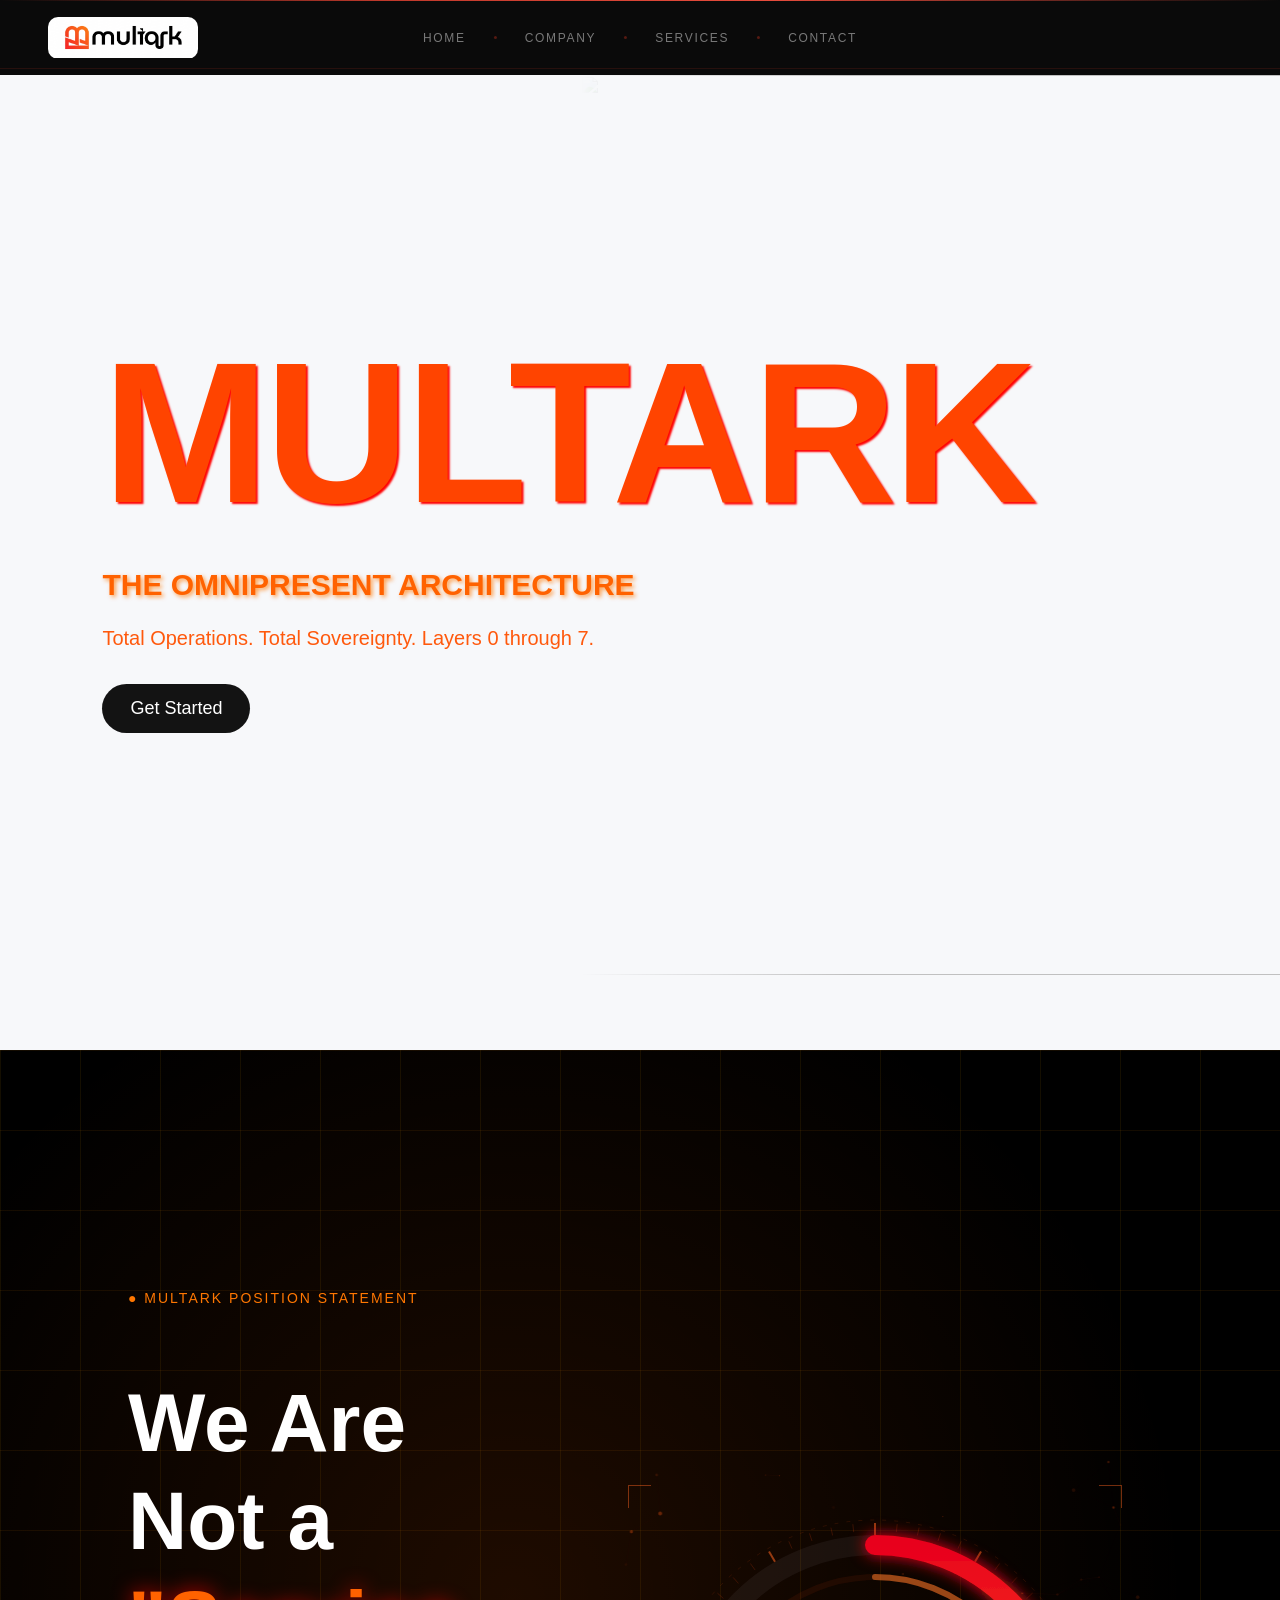
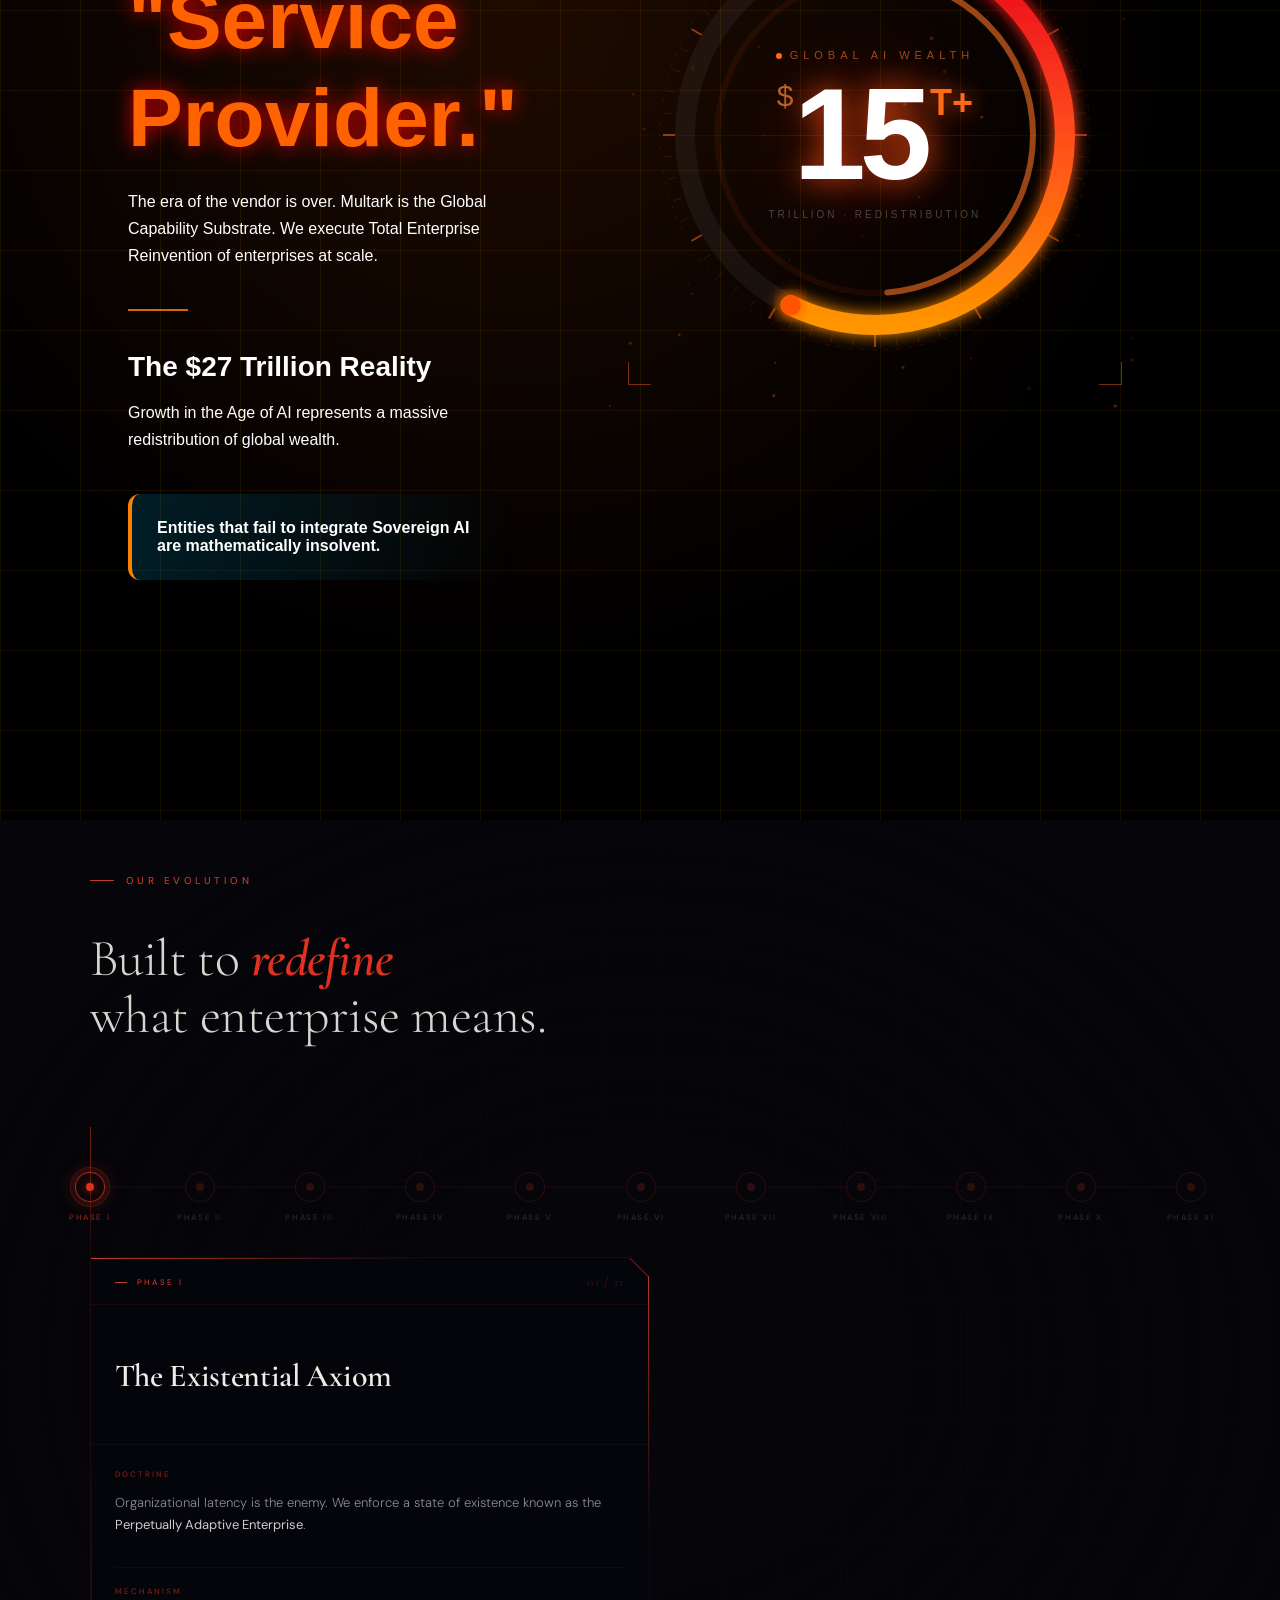
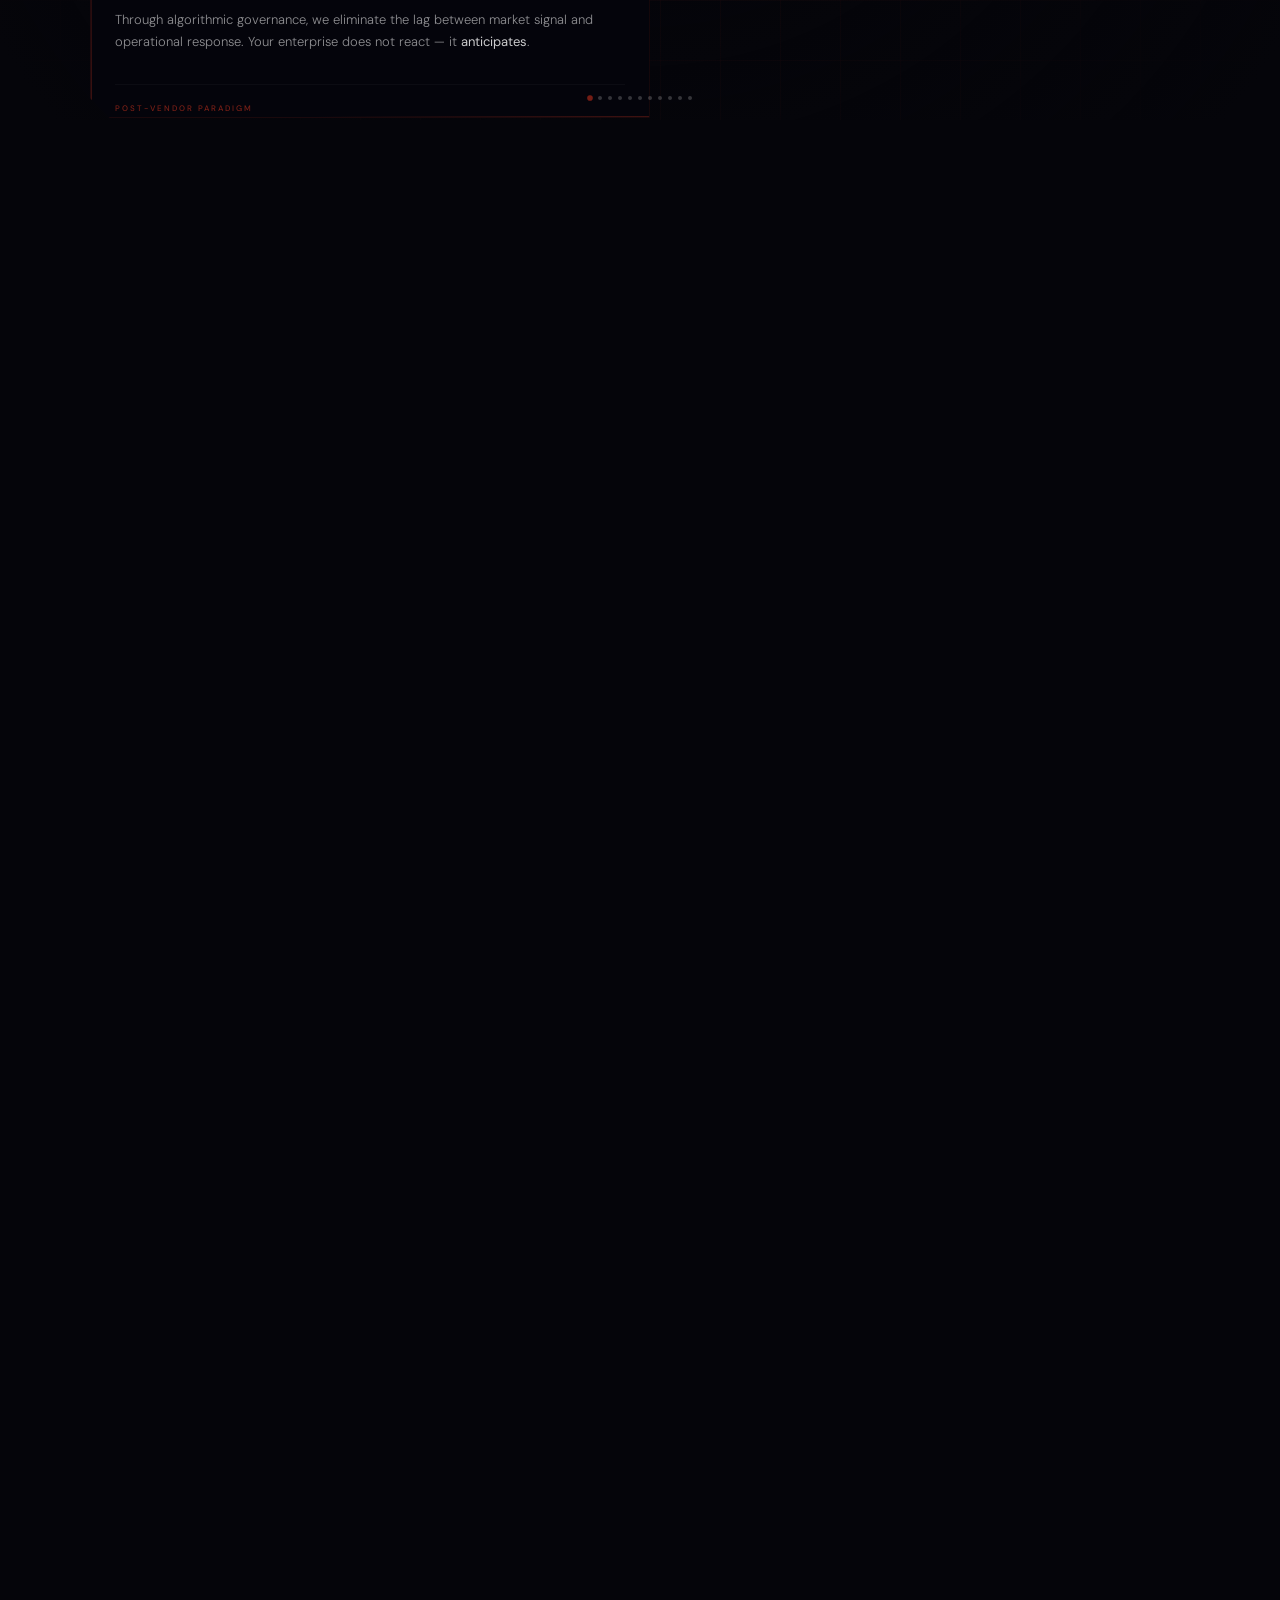
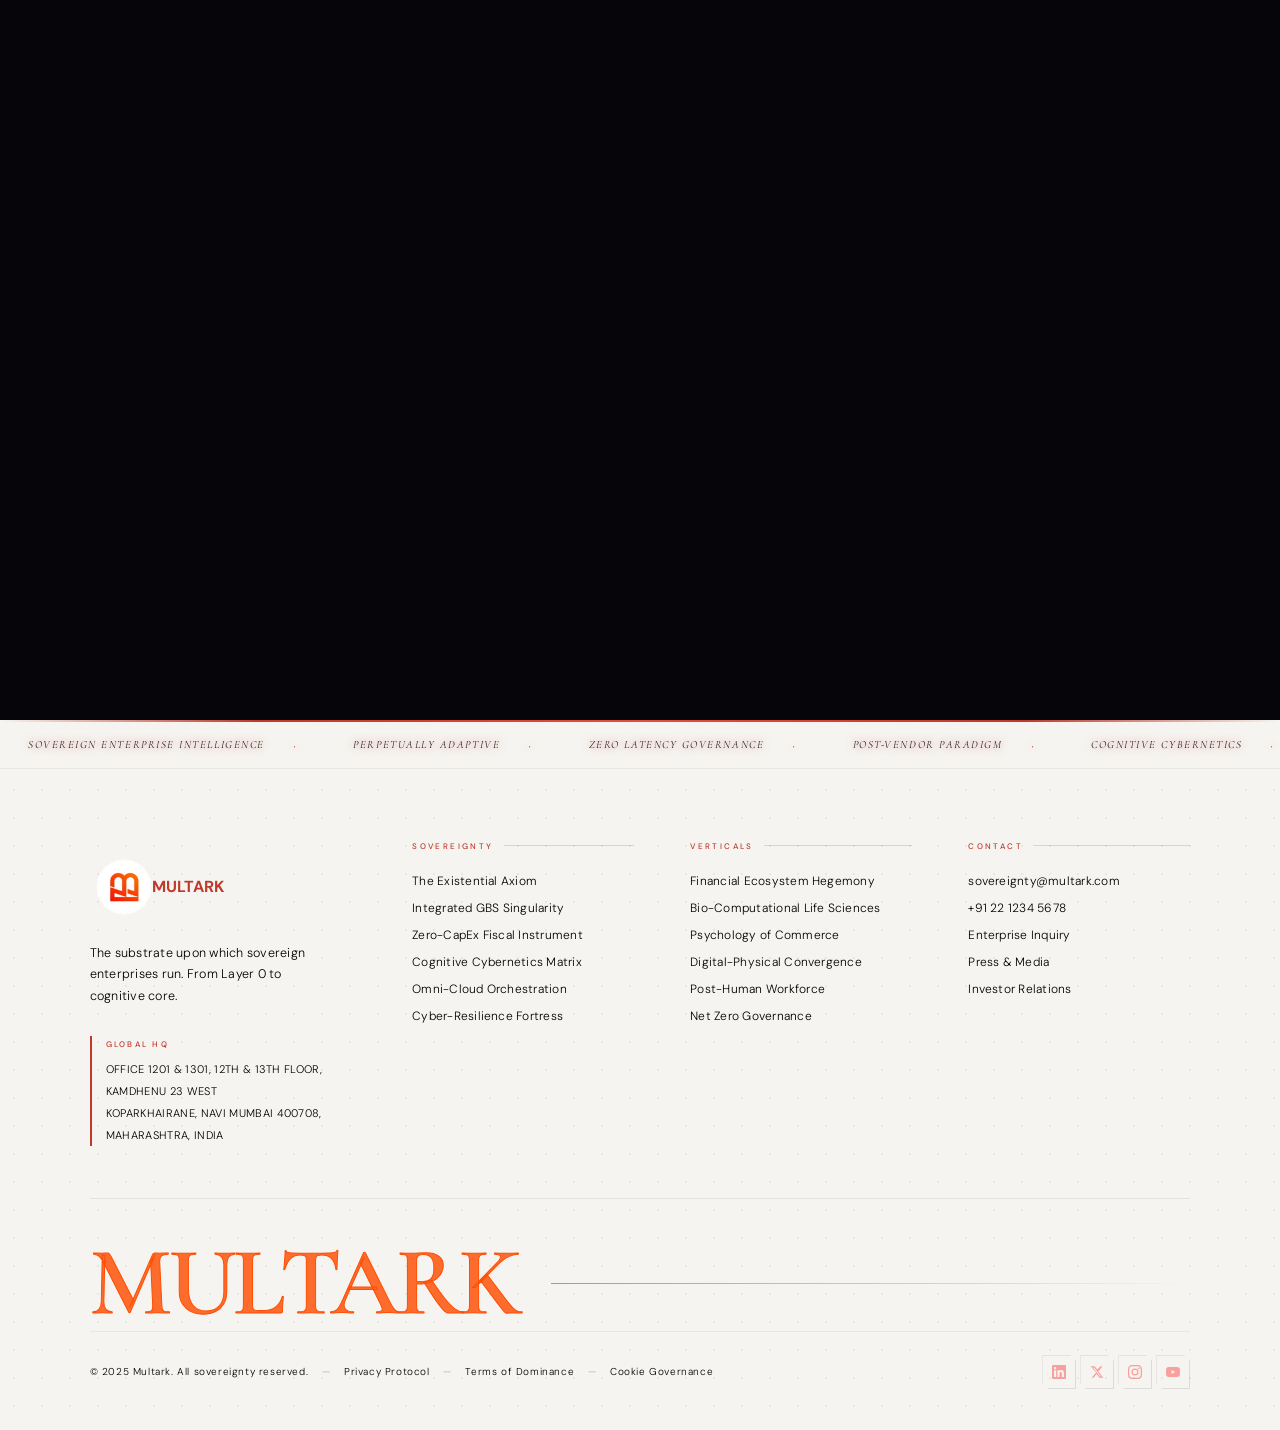
==== commit 8a2cc7d0: "fixed navbar" ====
--- a/index.html
+++ b/index.html
@@ -11,7 +11,7 @@
 
   <!-- LOGO — put your image path here -->
   <a href="#" class="navbar__logo">
-    <img src="logo_mukltar-removebg-preview.svg" alt="Multark" class="navbar__logo-img" />
+    <img src="Gemini_Generated_Image_j4z74gj4z74gj4z7.png" alt="Multark" class="navbar__logo-img" />
   </a>
 
   <!-- CENTER LINKS -->
--- a/multark.css
+++ b/multark.css
@@ -1027,10 +1027,10 @@
   display: flex;
   align-items: center;
   justify-content: space-between;
-  height: 68px;
+  height: 75px;
   padding: 0 48px;
   background: #0a0a0a;
-  border-bottom: 1px solid rgba(255,255,255,0.06);
+  
 }
 
 .navbar::before {
@@ -1043,7 +1043,7 @@
 }
 
 .navbar.scrolled {
-  height: 56px;
+  height: 75px;
   background: rgba(8,8,10,0.98);
   backdrop-filter: blur(10px);
   border-color: rgba(200,50,30,0.15);
@@ -1058,7 +1058,9 @@
 }
 
 .navbar__logo-img {
-  height: 62px;
+  position: fixed;
+  height: 42px;
+  border-radius: 10px;
   width: auto;
   object-fit: contain;
 }
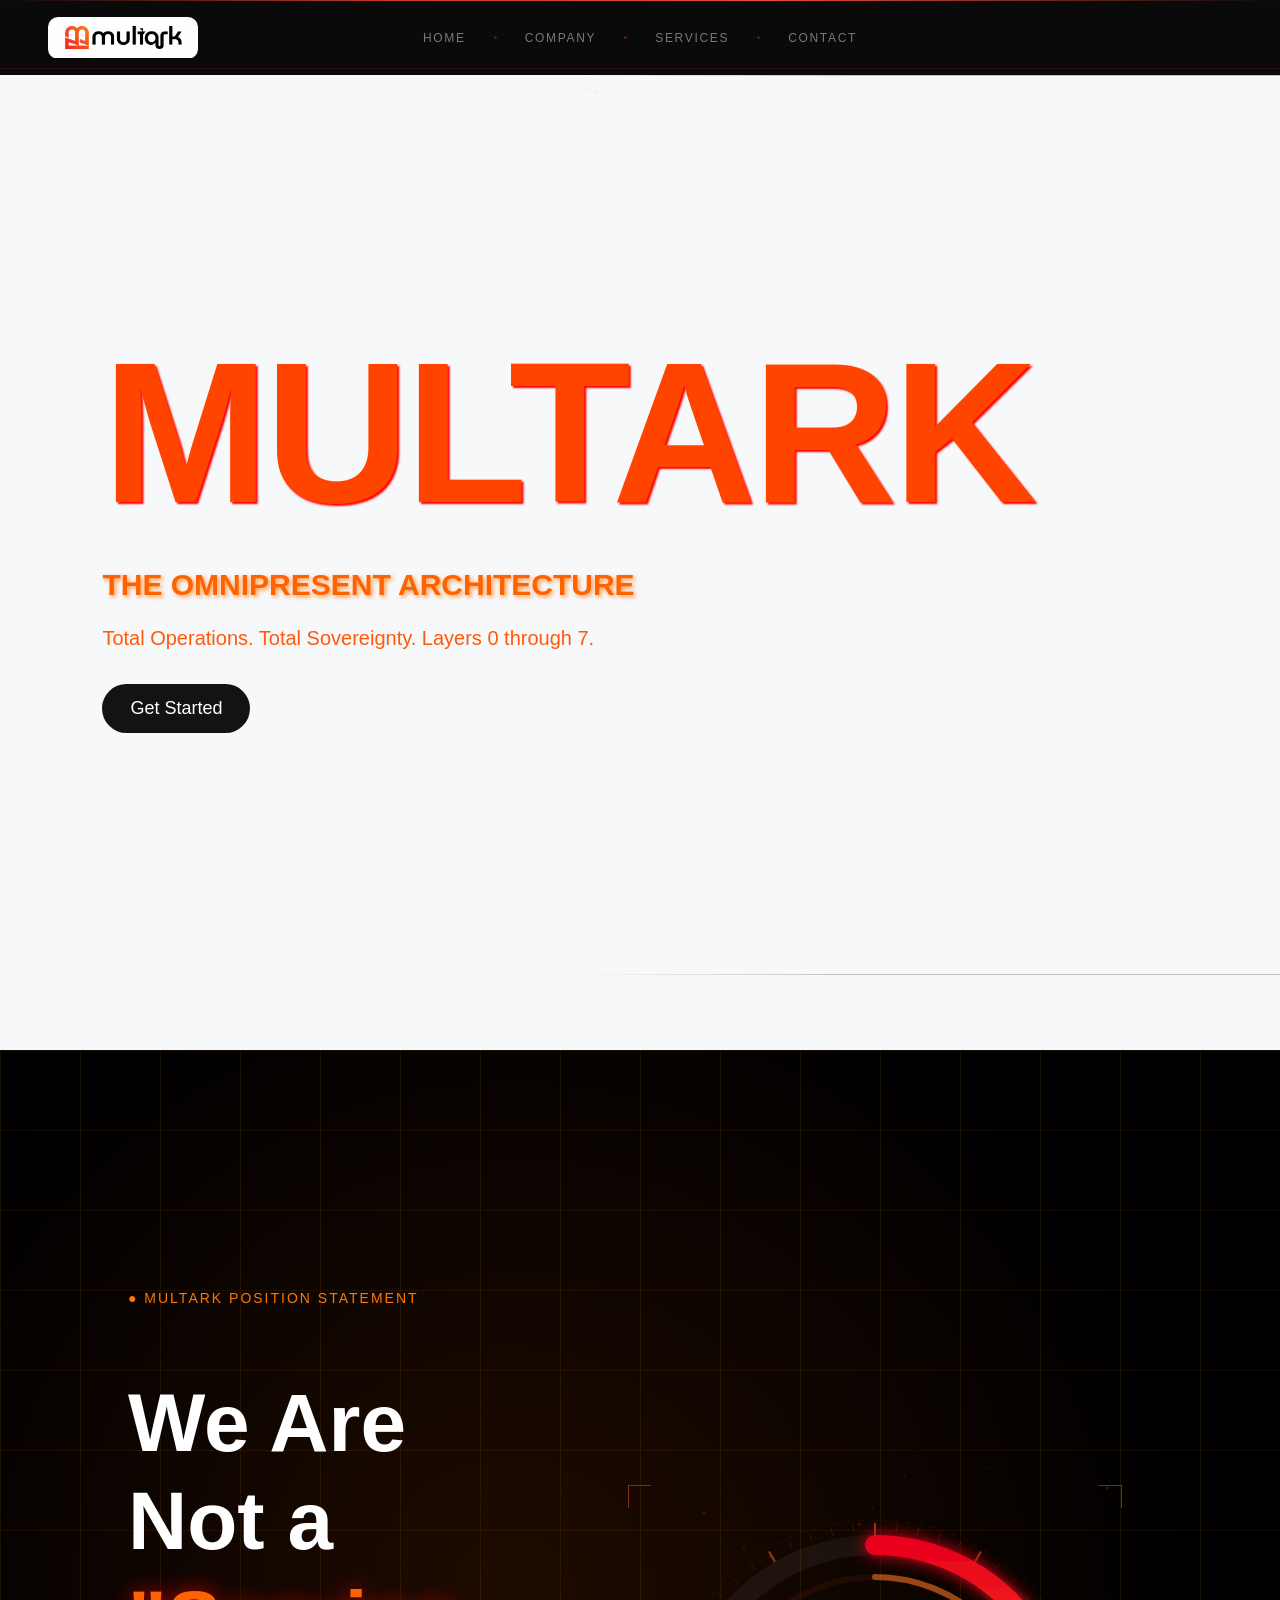
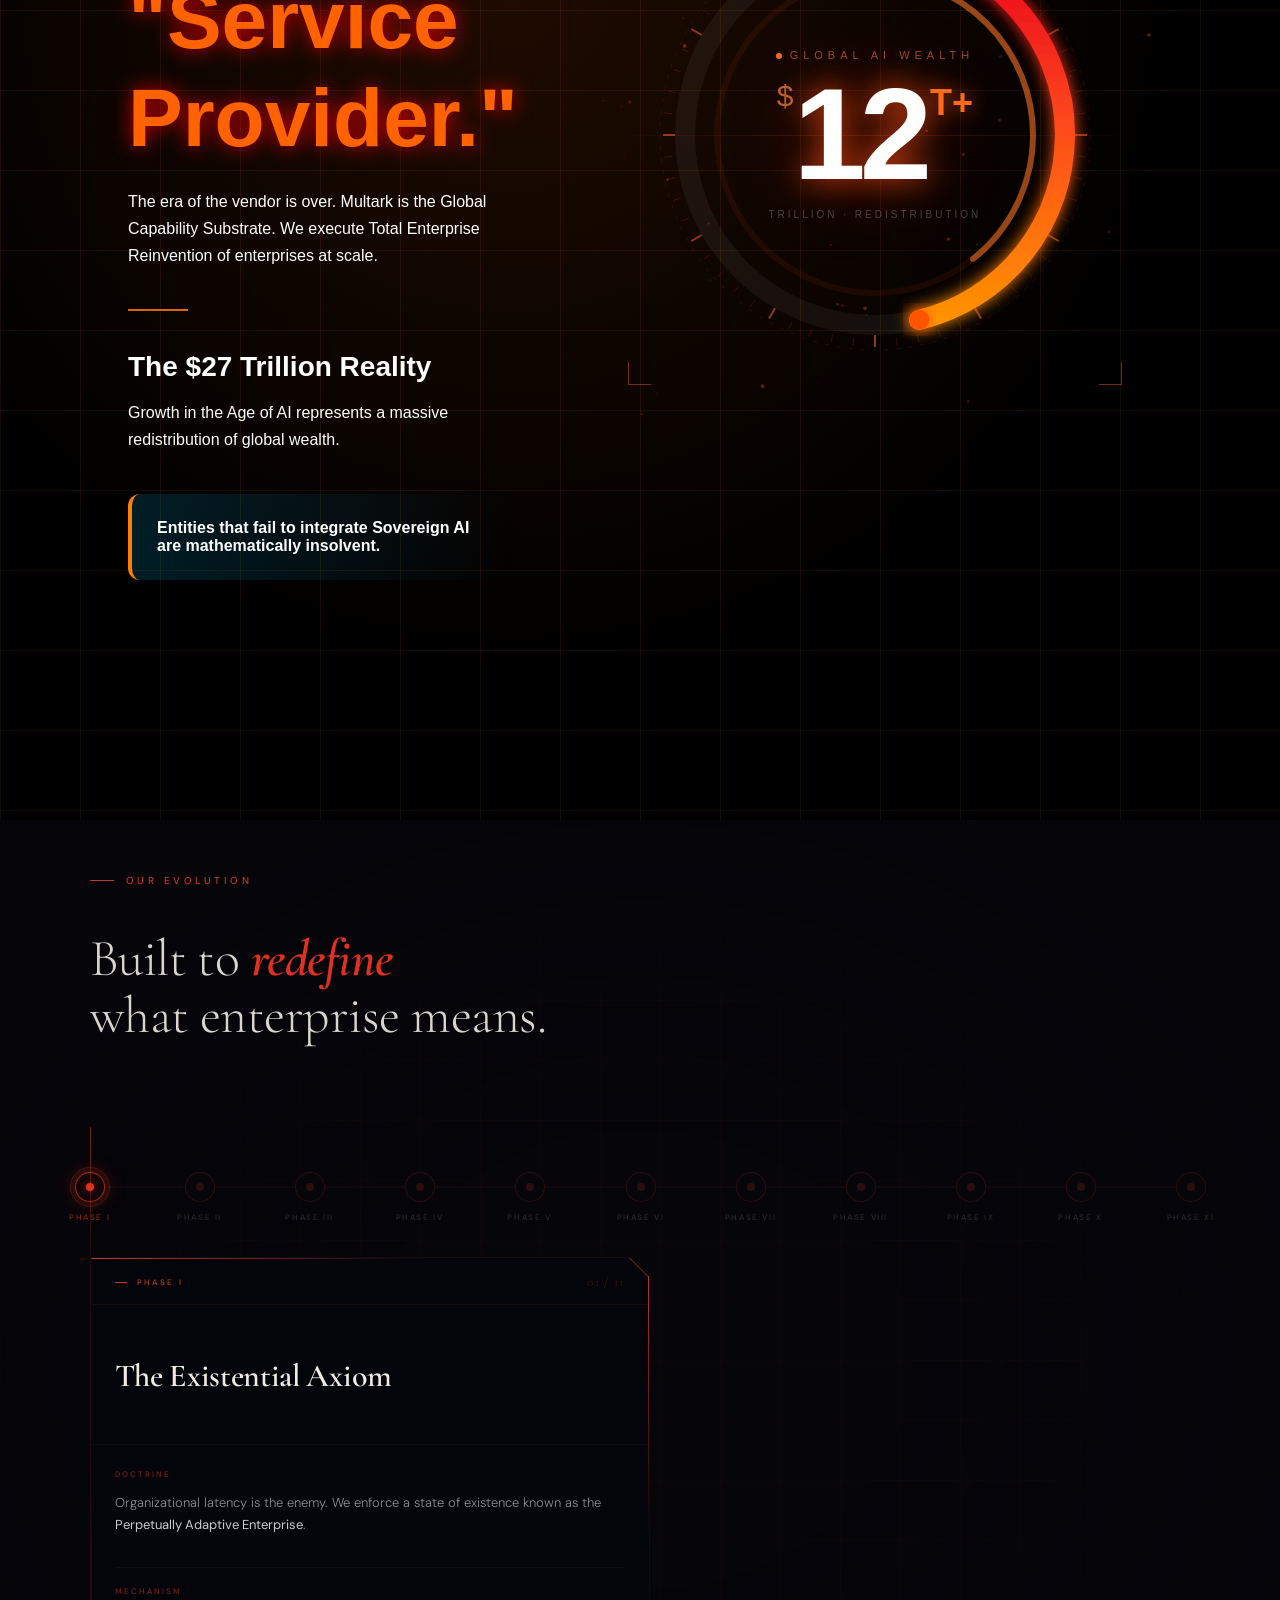
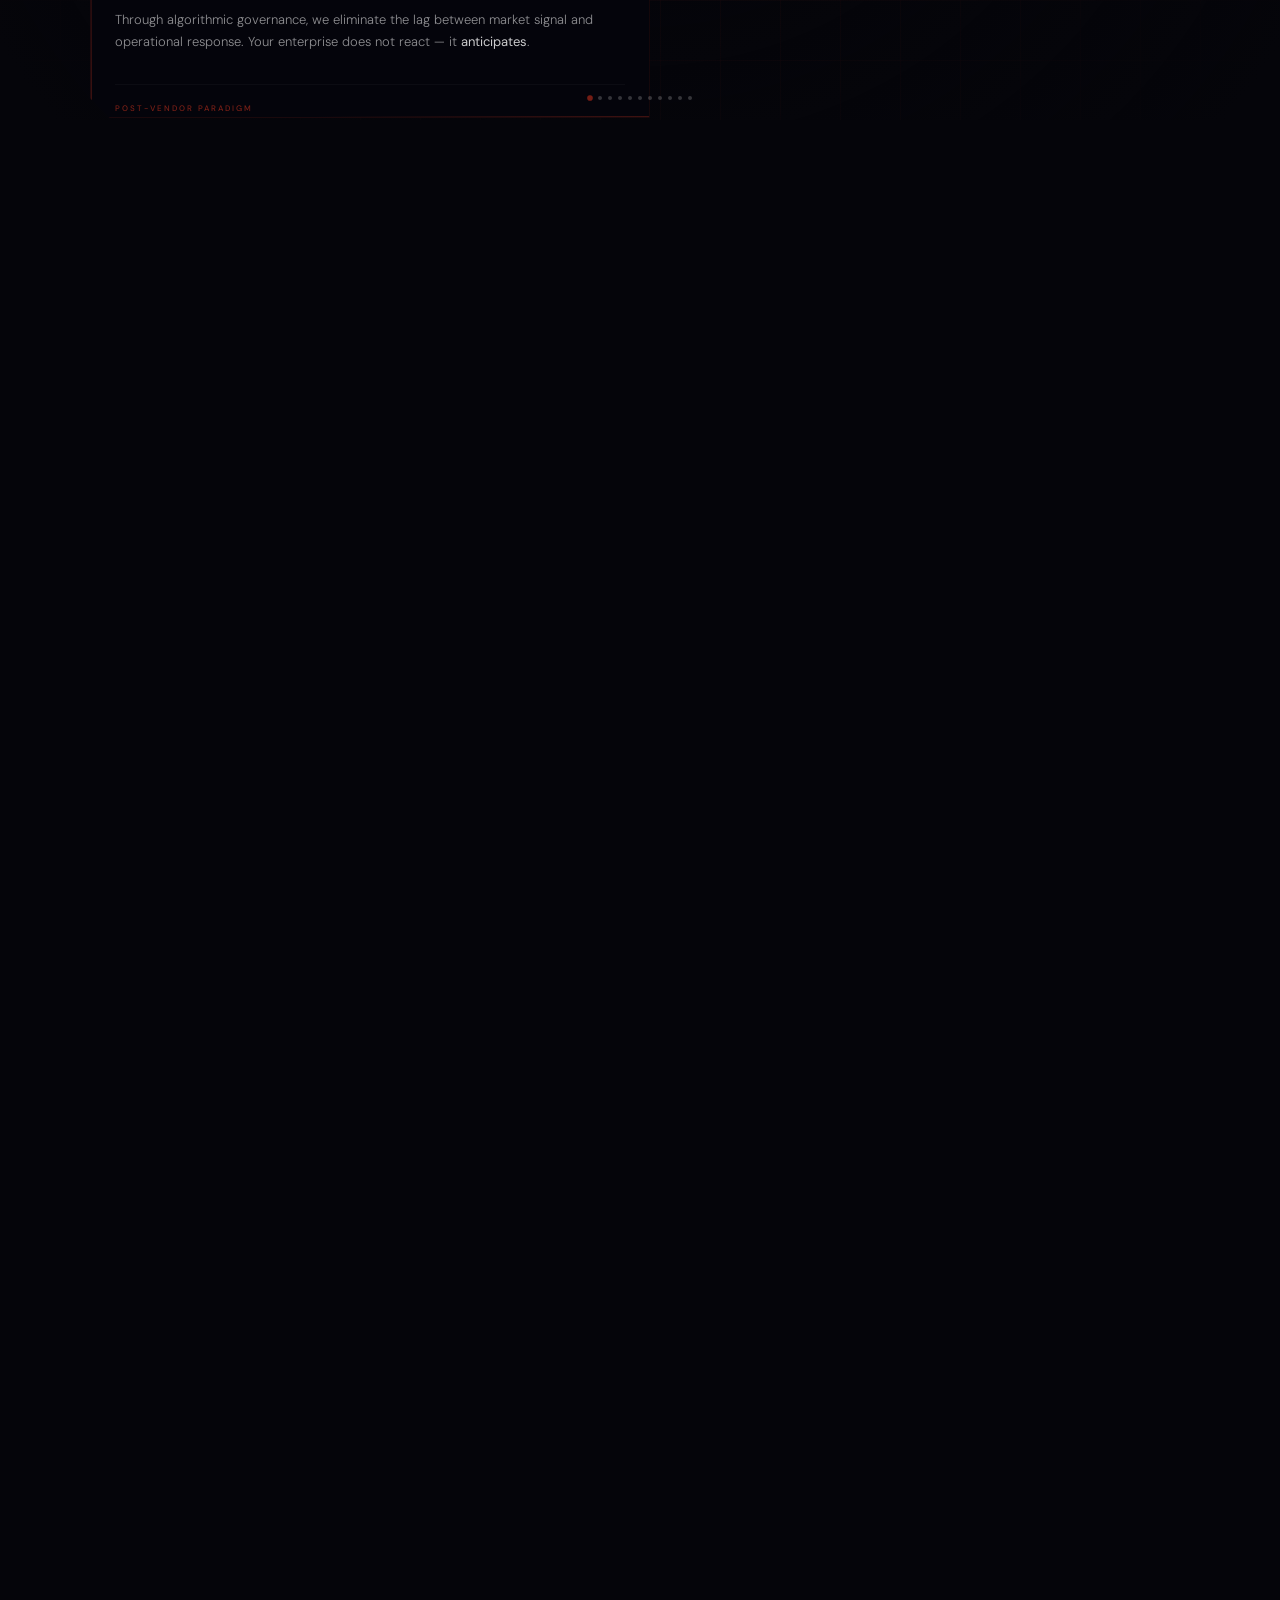
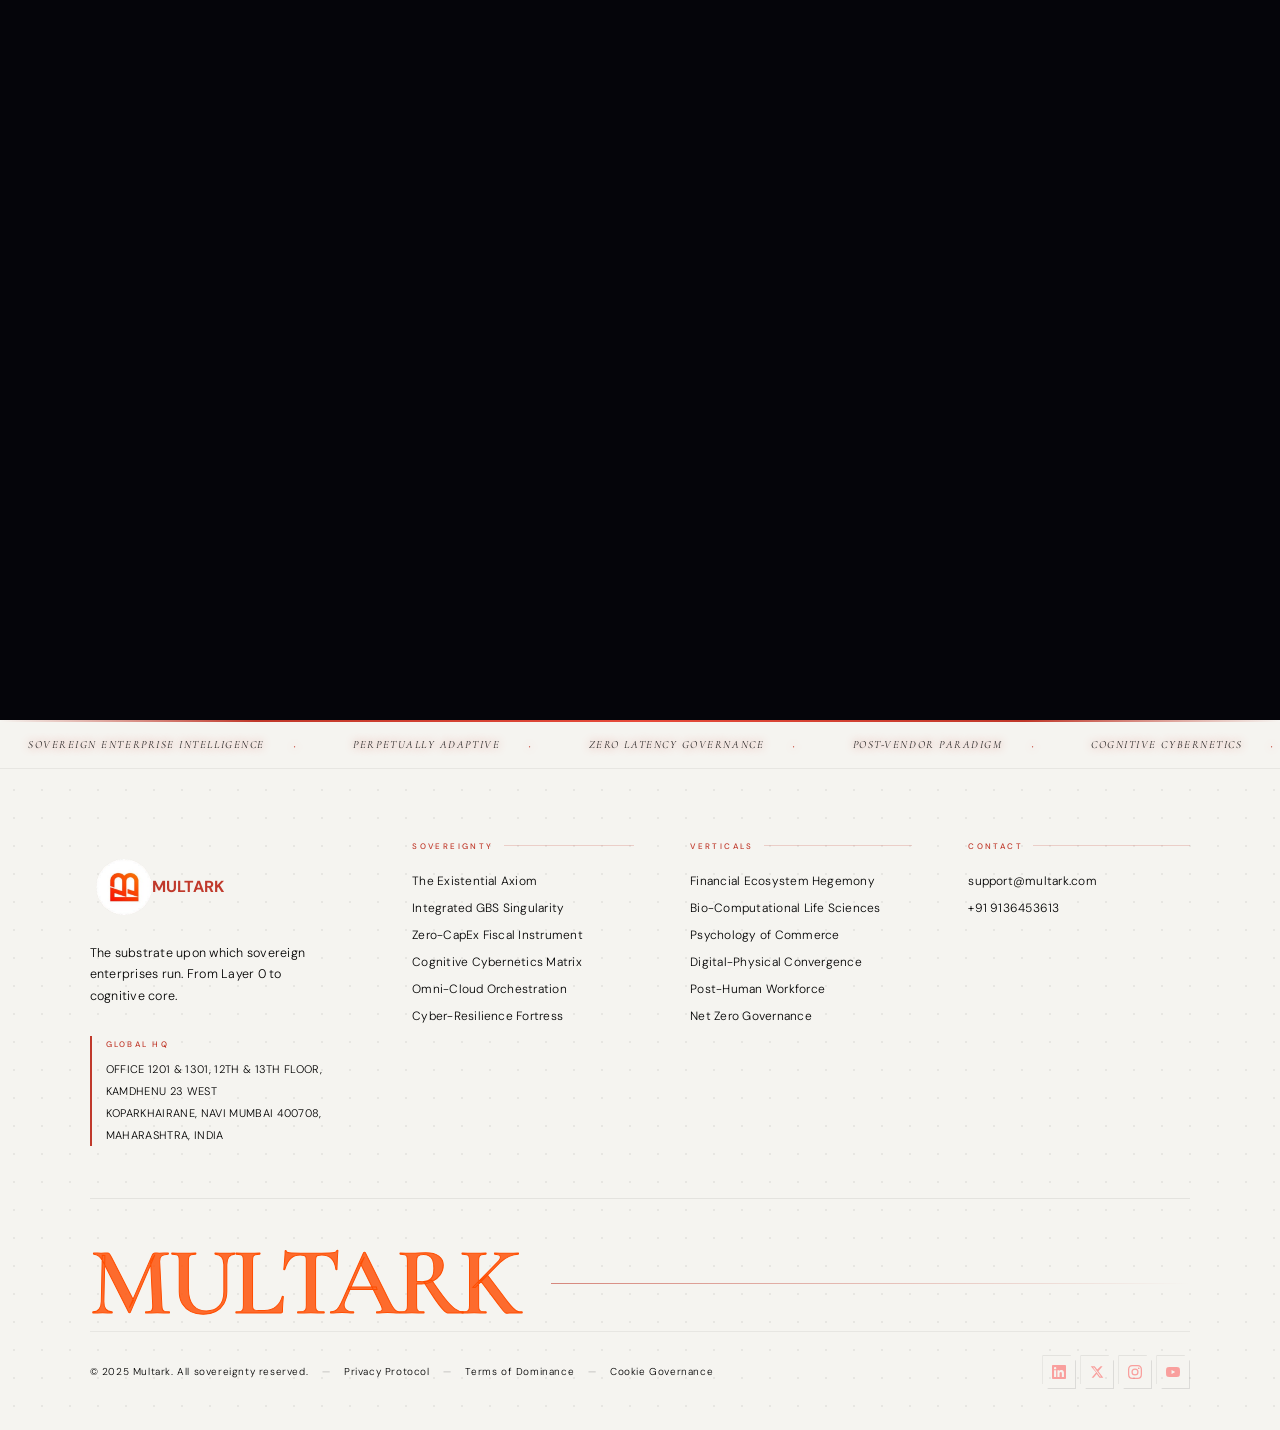
==== commit a2035f61: "fixed number" ====
--- a/index.html
+++ b/index.html
@@ -239,11 +239,9 @@
       <div class="footer__nav-col">
         <p class="footer__nav-heading">Contact</p>
         <ul class="footer__nav-list">
-          <li><a href="mailto:sovereignty@multark.com">sovereignty@multark.com</a></li>
-          <li><a href="tel:+912212345678">+91 22 1234 5678</a></li>
-          <li><a href="#">Enterprise Inquiry</a></li>
-          <li><a href="#">Press & Media</a></li>
-          <li><a href="#">Investor Relations</a></li>
+          <li><a href="mailto:sovereignty@multark.com">support@multark.com</a></li>
+          <li><a href="tel:+912212345678">+91 9136453613</a></li>
+         
         </ul>
       </div>
 
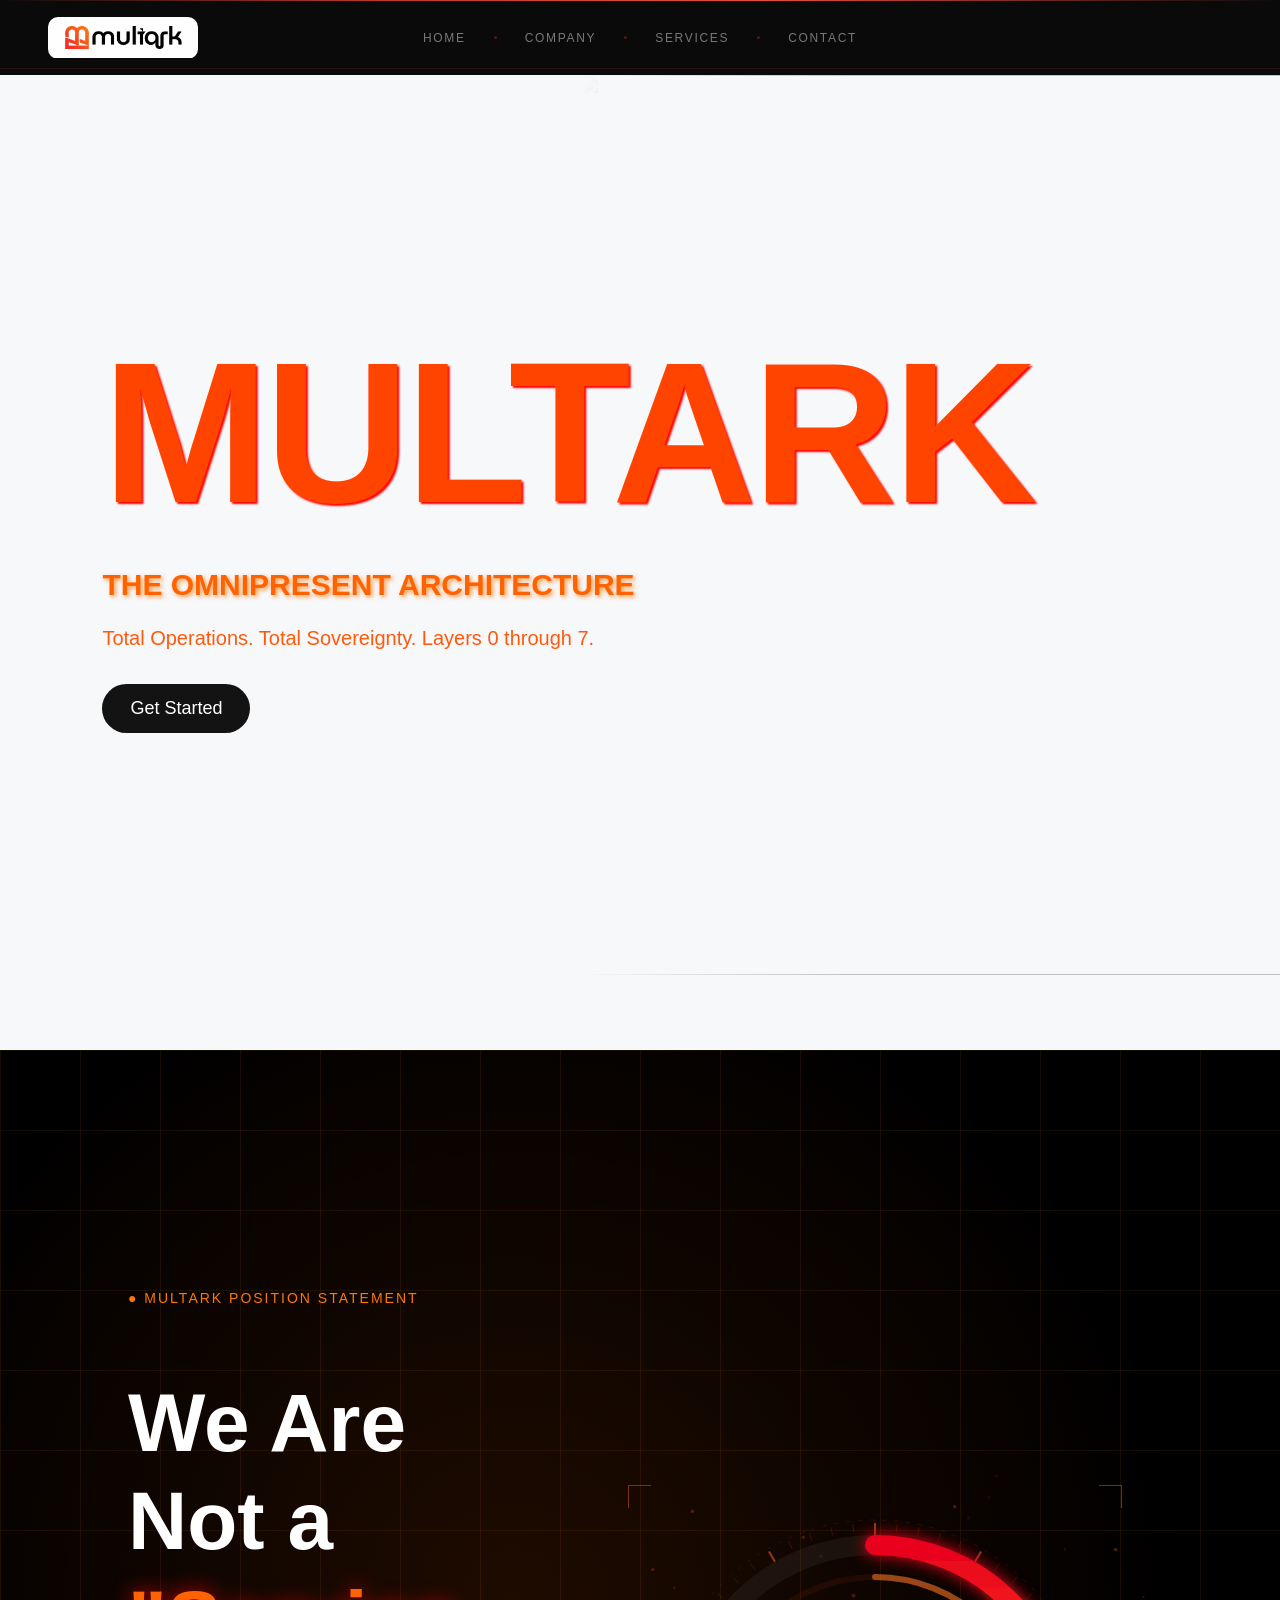
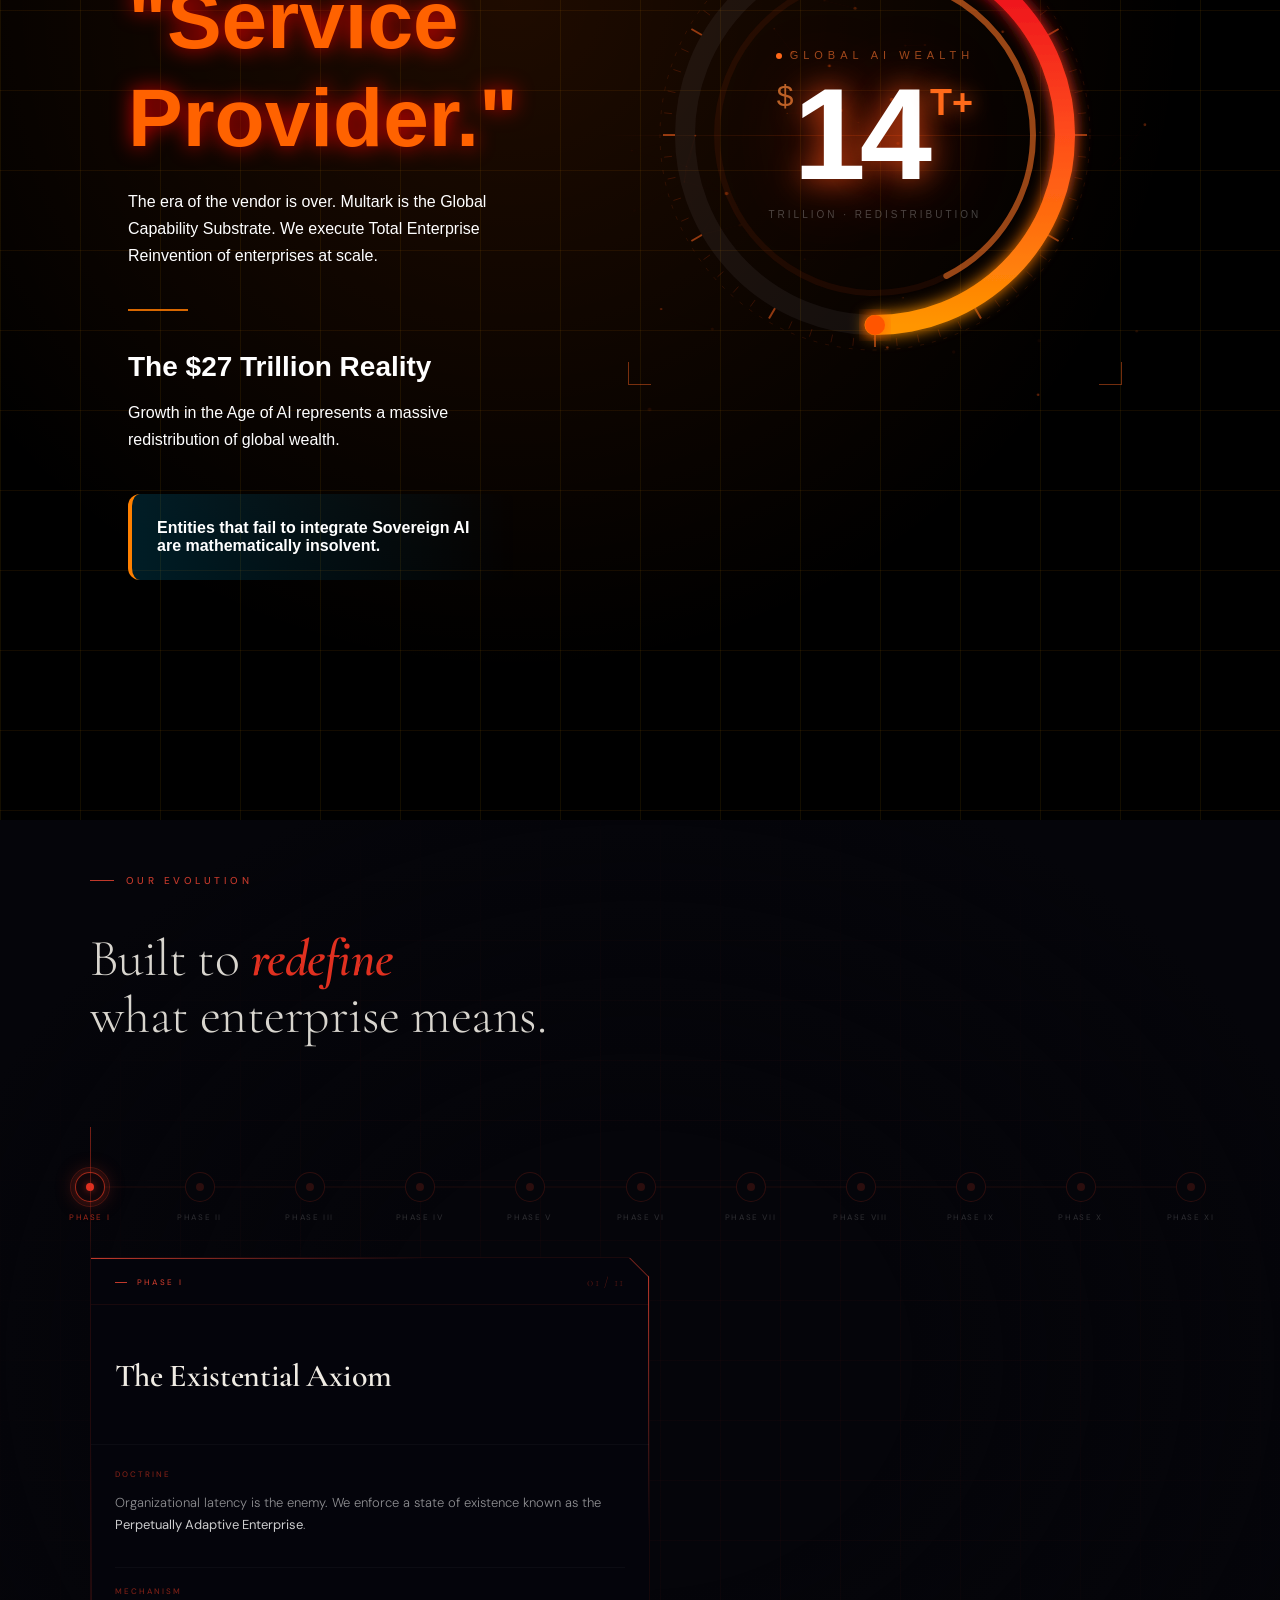
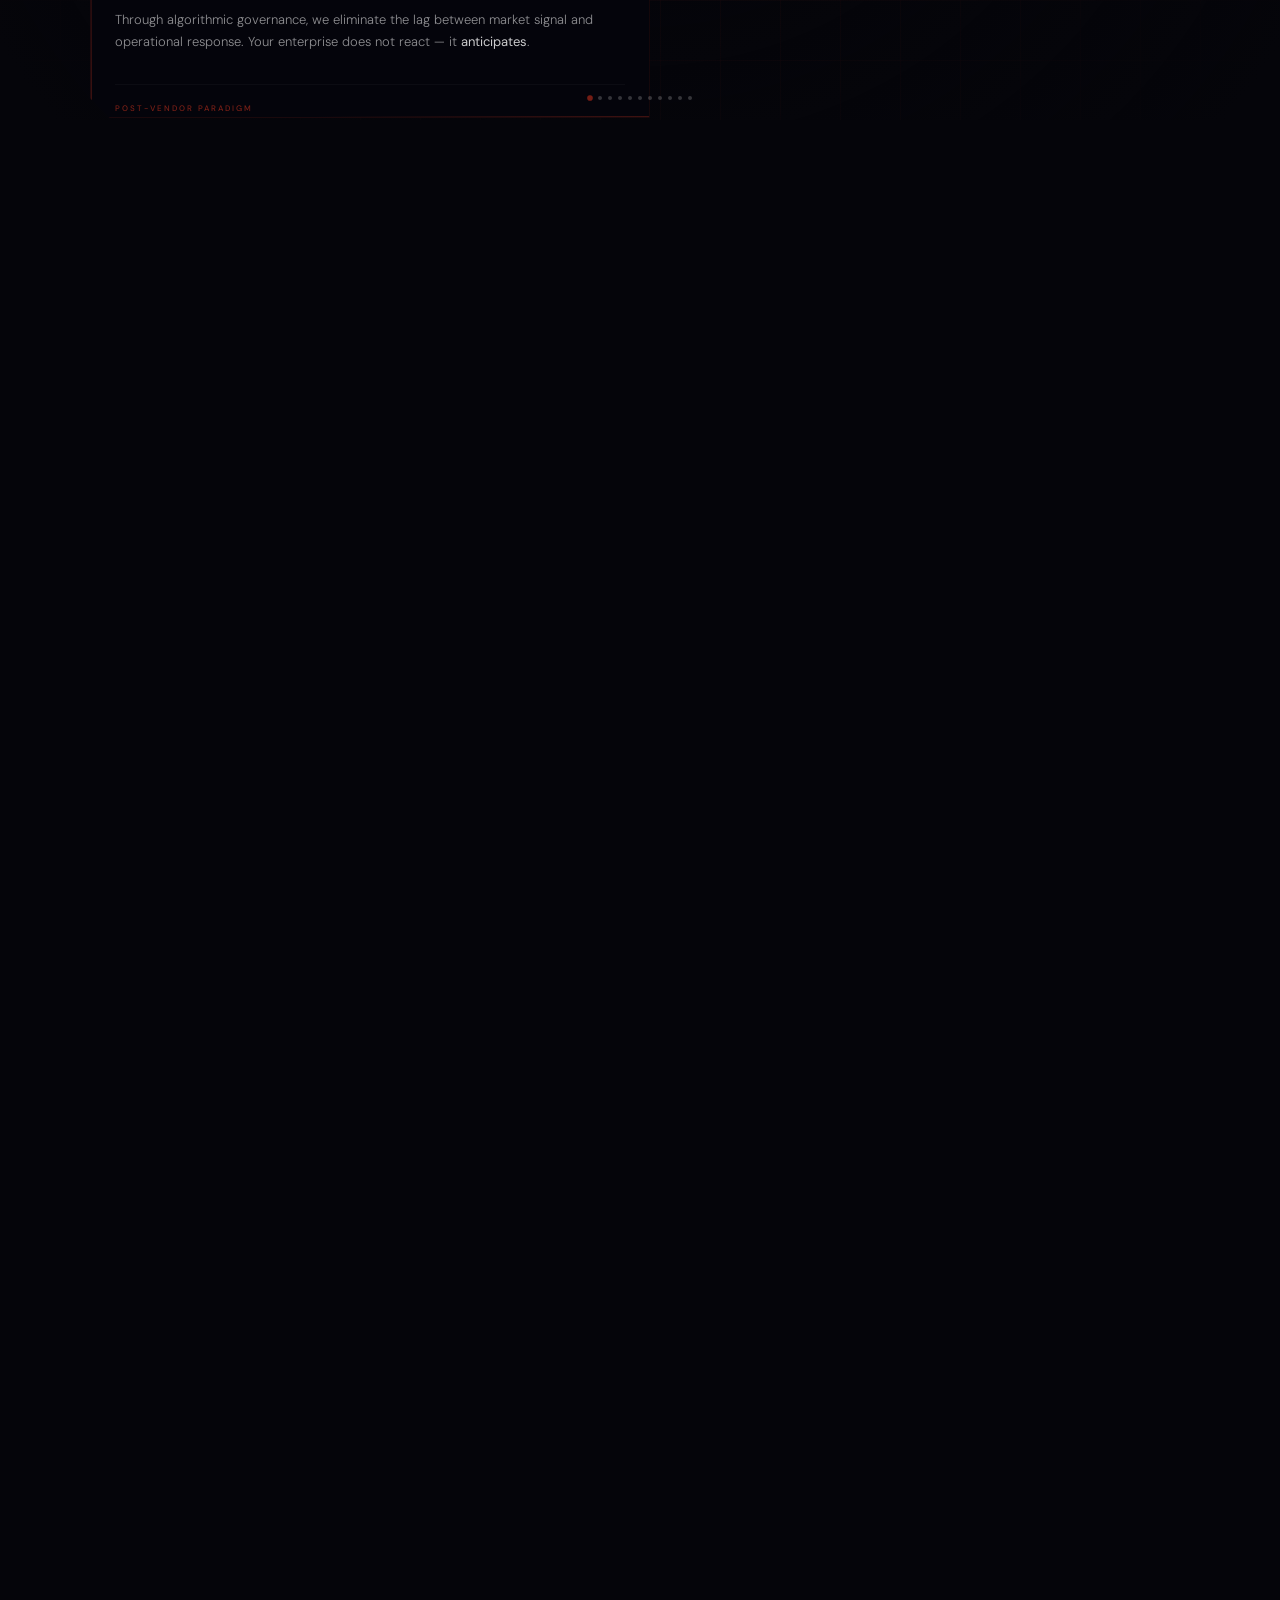
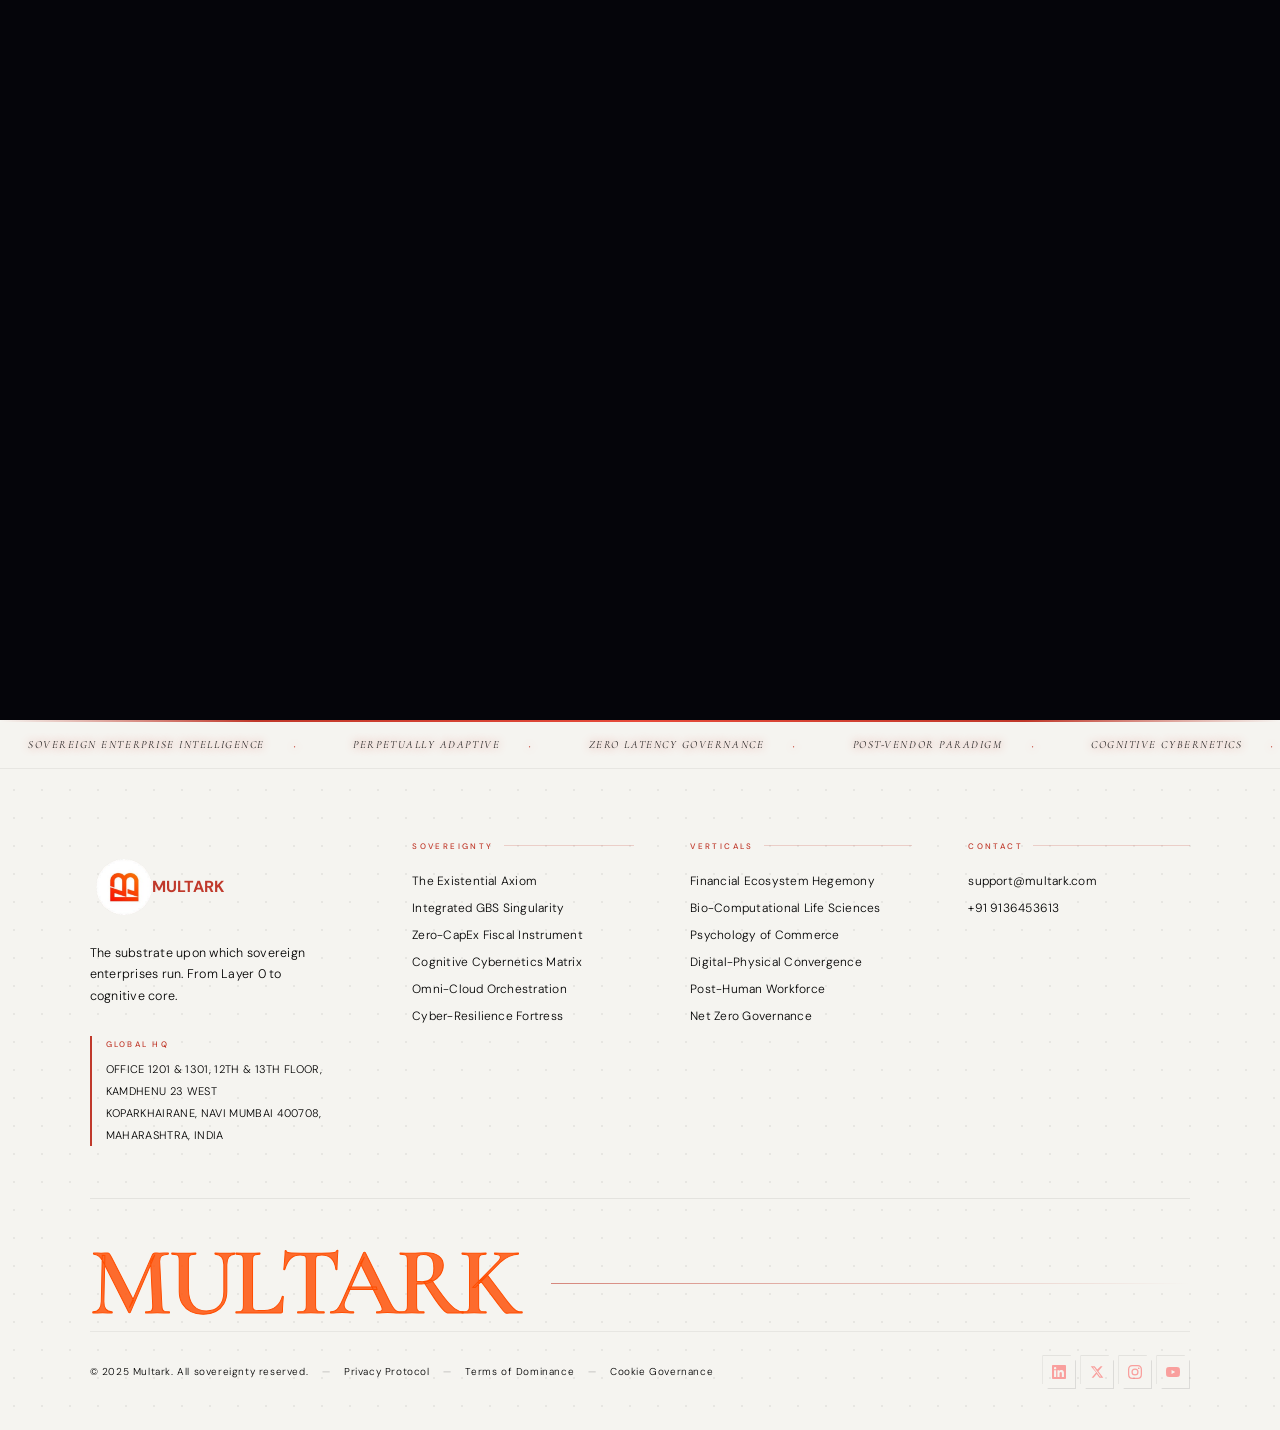
==== commit 0c1b4fa2: "added link" ====
--- a/index.html
+++ b/index.html
@@ -10,7 +10,7 @@
   <section class="navbar" id="mainNav">
 
   <!-- LOGO — put your image path here -->
-  <a href="#" class="navbar__logo">
+  <a href="index.html" class="navbar__logo">
     <img src="Gemini_Generated_Image_j4z74gj4z74gj4z7.png" alt="Multark" class="navbar__logo-img" />
   </a>
 
